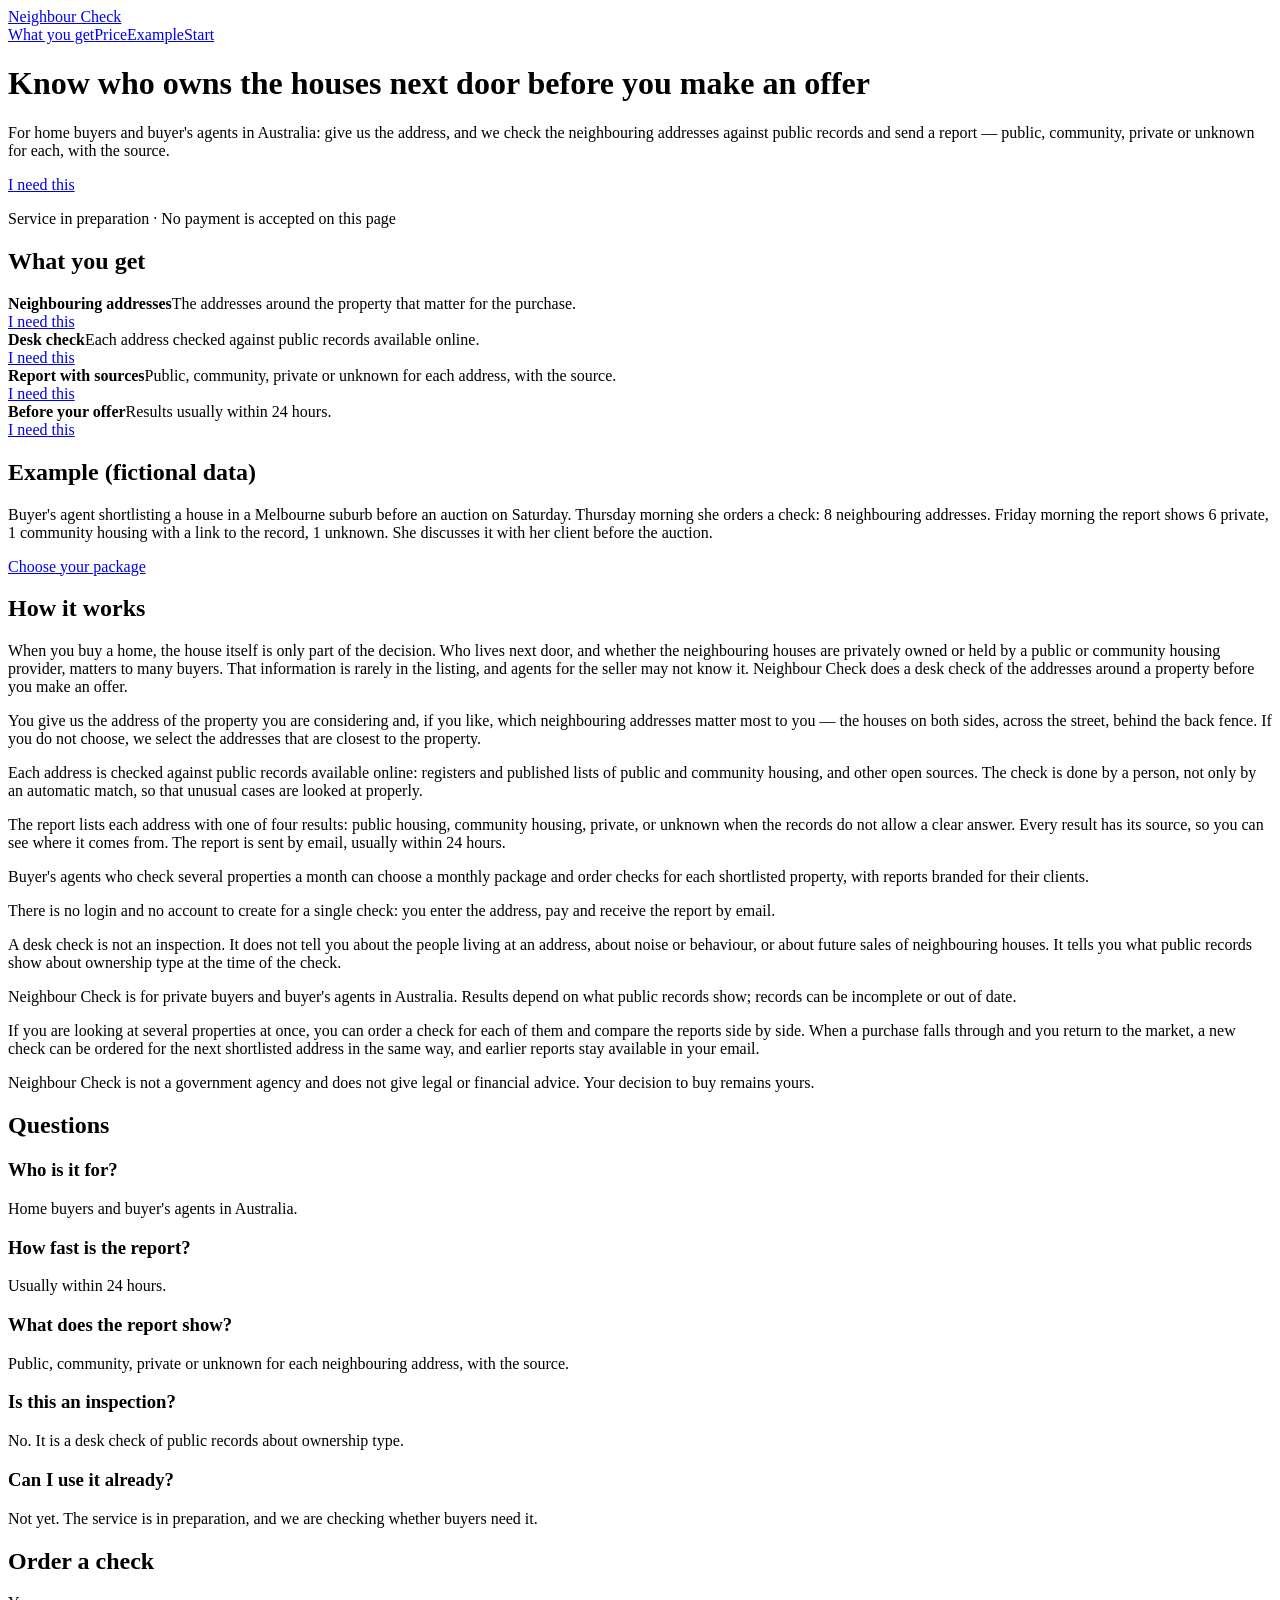
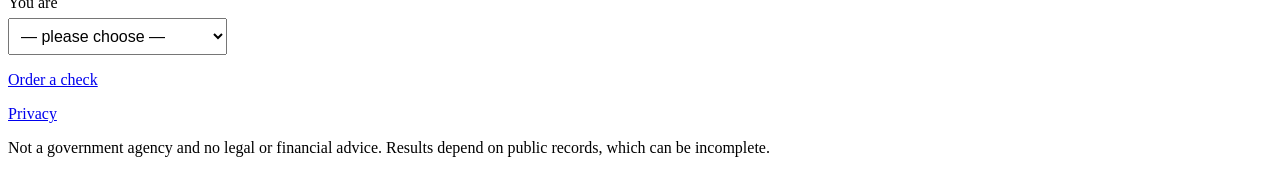
==== index.html @ 1d53e130 "Смок neighbourcheck: комплект автора (СМ-29, правки 22–25.10)" ====
<!doctype html>
<html lang="en-AU">
<head>
<meta charset="utf-8">
<!-- Google Tag Manager -->
<script>(function(w,d,s,l,i){w[l]=w[l]||[];w[l].push({'gtm.start':
new Date().getTime(),event:'gtm.js'});var f=d.getElementsByTagName(s)[0],
j=d.createElement(s),dl=l!='dataLayer'?'&l='+l:'';j.async=true;j.src=
'https://www.googletagmanager.com/gtm.js?id='+i+dl;f.parentNode.insertBefore(j,f);
})(window,document,'script','dataLayer','GTM-PMKB9MPH');</script>
<!-- End Google Tag Manager -->
<meta name="viewport" content="width=device-width,initial-scale=1">
<link rel="canonical" href="https://neighbourcheck.dokuwell.com/">
<title>Check the neighbouring addresses before you buy — Australia</title>
<meta name="description" content="For home buyers and buyer&#x27;s agents in Australia: the addresses next to a property checked against public housing registers, before an offer.">
<link rel="icon" href="favicon.svg">
<link rel="stylesheet" href="style.css">
<script src="smoke.js" defer></script>
<!-- faq-jsonld:start -->
<script type="application/ld+json">
{
 "@context": "https://schema.org",
 "@type": "FAQPage",
 "mainEntity": [
  {
   "@type": "Question",
   "name": "Who is it for?",
   "acceptedAnswer": {
    "@type": "Answer",
    "text": "Home buyers and buyer's agents in Australia."
   }
  },
  {
   "@type": "Question",
   "name": "How fast is the report?",
   "acceptedAnswer": {
    "@type": "Answer",
    "text": "Usually within 24 hours."
   }
  },
  {
   "@type": "Question",
   "name": "What does the report show?",
   "acceptedAnswer": {
    "@type": "Answer",
    "text": "Public, community, private or unknown for each neighbouring address, with the source."
   }
  },
  {
   "@type": "Question",
   "name": "Is this an inspection?",
   "acceptedAnswer": {
    "@type": "Answer",
    "text": "No. It is a desk check of public records about ownership type."
   }
  },
  {
   "@type": "Question",
   "name": "Can I use it already?",
   "acceptedAnswer": {
    "@type": "Answer",
    "text": "Not yet. The service is in preparation, and we are checking whether buyers need it."
   }
  }
 ]
}
</script>
<!-- faq-jsonld:end -->
</head>
<body>
<!-- Google Tag Manager (noscript) -->
<noscript><iframe src="https://www.googletagmanager.com/ns.html?id=GTM-PMKB9MPH"
height="0" width="0" style="display:none;visibility:hidden"></iframe></noscript>
<!-- End Google Tag Manager (noscript) -->

<header><div class="wrap">
  <div class="logo"><a href="index.html" data-ev="click_logo_home">Neighbour Check</a></div>
  <nav class="top"><a href="#what" data-ev="click_nav_what">What you get</a><a href="price.html" data-ev="click_nav_price">Price</a><a href="#example" data-ev="click_nav_example">Example</a><a href="#start" data-ev="click_nav_start">Start</a></nav>
</div></header>

<div class="wrap">
  <div class="hero">
    <h1>Know who owns the houses next door before you make an offer</h1>
    <p class="sub">For home buyers and buyer's agents in Australia: give us the address, and we check the neighbouring addresses against public records and send a report — public, community, private or unknown for each, with the source.</p>
    <a class="cta" href="price.html" data-ev="cta_click">I need this</a>
    <p class="cta-note">Service in preparation · No payment is accepted on this page</p>
  </div>

  <section id="what" data-view="features_view">
    <h2>What you get</h2>
    <div class="grid">
      <div class="card"><b>Neighbouring addresses</b><span>The addresses around the property that matter for the purchase.</span><br><a class="btn" href="price.html" data-ev="feature_addresses">I need this</a></div>
      <div class="card"><b>Desk check</b><span>Each address checked against public records available online.</span><br><a class="btn" href="price.html" data-ev="feature_check">I need this</a></div>
      <div class="card"><b>Report with sources</b><span>Public, community, private or unknown for each address, with the source.</span><br><a class="btn" href="price.html" data-ev="feature_report">I need this</a></div>
      <div class="card"><b>Before your offer</b><span>Results usually within 24 hours.</span><br><a class="btn" href="price.html" data-ev="feature_fast">I need this</a></div>
    </div>
  </section>

  <section id="example" data-view="example_view">
    <h2>Example (fictional data)</h2>
    <p class="fine">Buyer's agent shortlisting a house in a Melbourne suburb before an auction on Saturday. Thursday morning she orders a check: 8 neighbouring addresses. Friday morning the report shows 6 private, 1 community housing with a link to the record, 1 unknown. She discusses it with her client before the auction.</p>
    <a class="cta" href="price.html" data-ev="click_cta_after_example">Choose your package</a>
  </section>
<!-- seo-tekst:start -->
  <section id="opis">
    <h2>How it works</h2>
    <p>When you buy a home, the house itself is only part of the decision. Who lives next door, and whether the neighbouring houses are privately owned or held by a public or community housing provider, matters to many buyers. That information is rarely in the listing, and agents for the seller may not know it. Neighbour Check does a desk check of the addresses around a property before you make an offer.</p>
    <p>You give us the address of the property you are considering and, if you like, which neighbouring addresses matter most to you — the houses on both sides, across the street, behind the back fence. If you do not choose, we select the addresses that are closest to the property.</p>
    <p>Each address is checked against public records available online: registers and published lists of public and community housing, and other open sources. The check is done by a person, not only by an automatic match, so that unusual cases are looked at properly.</p>
    <p>The report lists each address with one of four results: public housing, community housing, private, or unknown when the records do not allow a clear answer. Every result has its source, so you can see where it comes from. The report is sent by email, usually within 24 hours.</p>
    <p>Buyer's agents who check several properties a month can choose a monthly package and order checks for each shortlisted property, with reports branded for their clients.</p>
    <p>There is no login and no account to create for a single check: you enter the address, pay and receive the report by email.</p>
    <p>A desk check is not an inspection. It does not tell you about the people living at an address, about noise or behaviour, or about future sales of neighbouring houses. It tells you what public records show about ownership type at the time of the check.</p>
    <p>Neighbour Check is for private buyers and buyer's agents in Australia. Results depend on what public records show; records can be incomplete or out of date.</p>
    <p>If you are looking at several properties at once, you can order a check for each of them and compare the reports side by side. When a purchase falls through and you return to the market, a new check can be ordered for the next shortlisted address in the same way, and earlier reports stay available in your email.</p>
    <p>Neighbour Check is not a government agency and does not give legal or financial advice. Your decision to buy remains yours.</p>
  </section>
  <section id="faq">
    <h2>Questions</h2>
    <h3>Who is it for?</h3>
    <p>Home buyers and buyer's agents in Australia.</p>
    <h3>How fast is the report?</h3>
    <p>Usually within 24 hours.</p>
    <h3>What does the report show?</h3>
    <p>Public, community, private or unknown for each neighbouring address, with the source.</p>
    <h3>Is this an inspection?</h3>
    <p>No. It is a desk check of public records about ownership type.</p>
    <h3>Can I use it already?</h3>
    <p>Not yet. The service is in preparation, and we are checking whether buyers need it.</p>
  </section>
<!-- seo-tekst:end -->
  <section id="start" data-view="start_view">
    <h2>Order a check</h2>
    <p><label>You are<br><select data-ev-focus="form_start" style="margin-top:6px;padding:8px;font-size:16px"><option value="">— please choose —</option><option>Buying a home for myself</option><option>A buyer's agent</option><option>An investor</option><option>Other</option></select></label></p>
    <a class="cta" href="price.html" data-ev="form_submit_click">Order a check</a>
  </section>
</div>

<footer><div class="wrap">
  <p><a href="privacy.html" data-ev="click_legal_privacy">Privacy</a></p>
  <p class="muted">Not a government agency and no legal or financial advice. Results depend on public records, which can be incomplete.</p>
</div></footer>

</body>
</html>
---- style.css ----
/* Общая база смоков (СМ-23): стиль — один на все смоки, правит «Смоки» в super-romeo/smoki-base. */
@import url("https://super-romeo.github.io/smoki-base/v1/style.css");
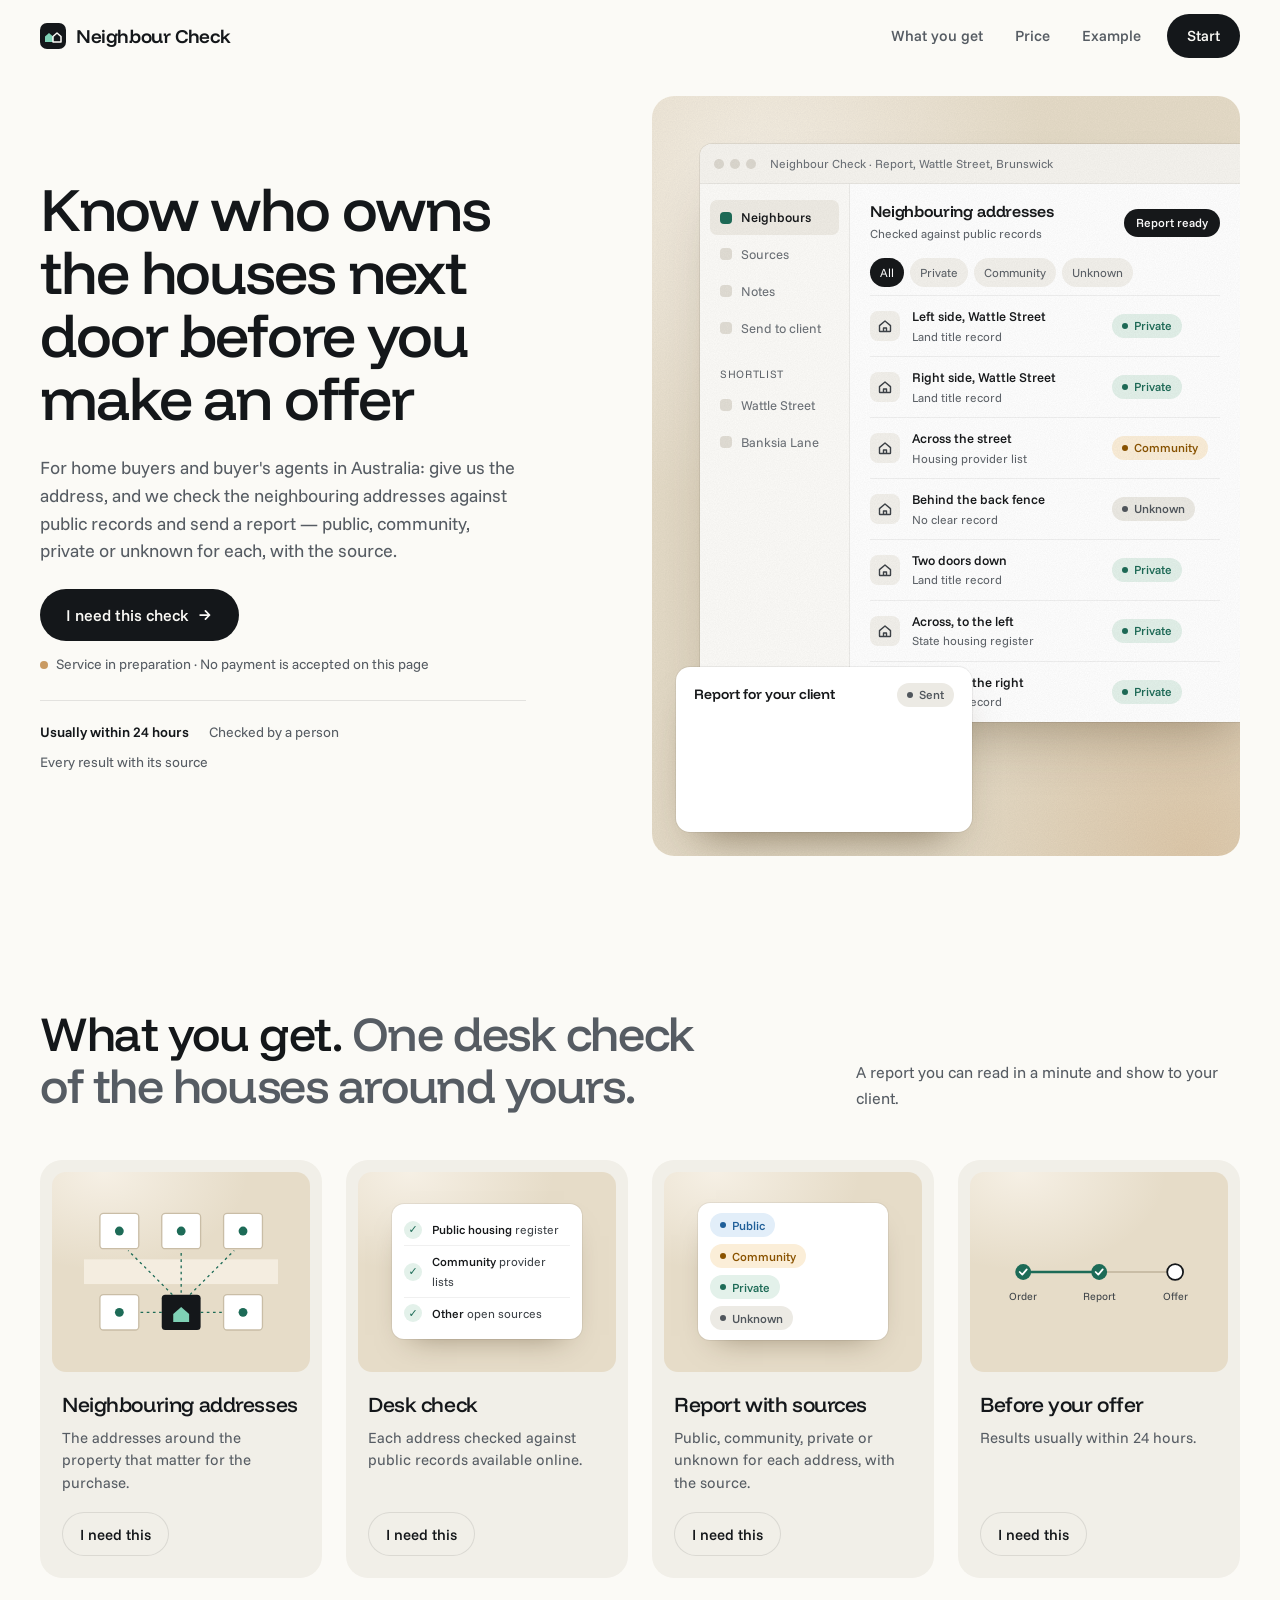
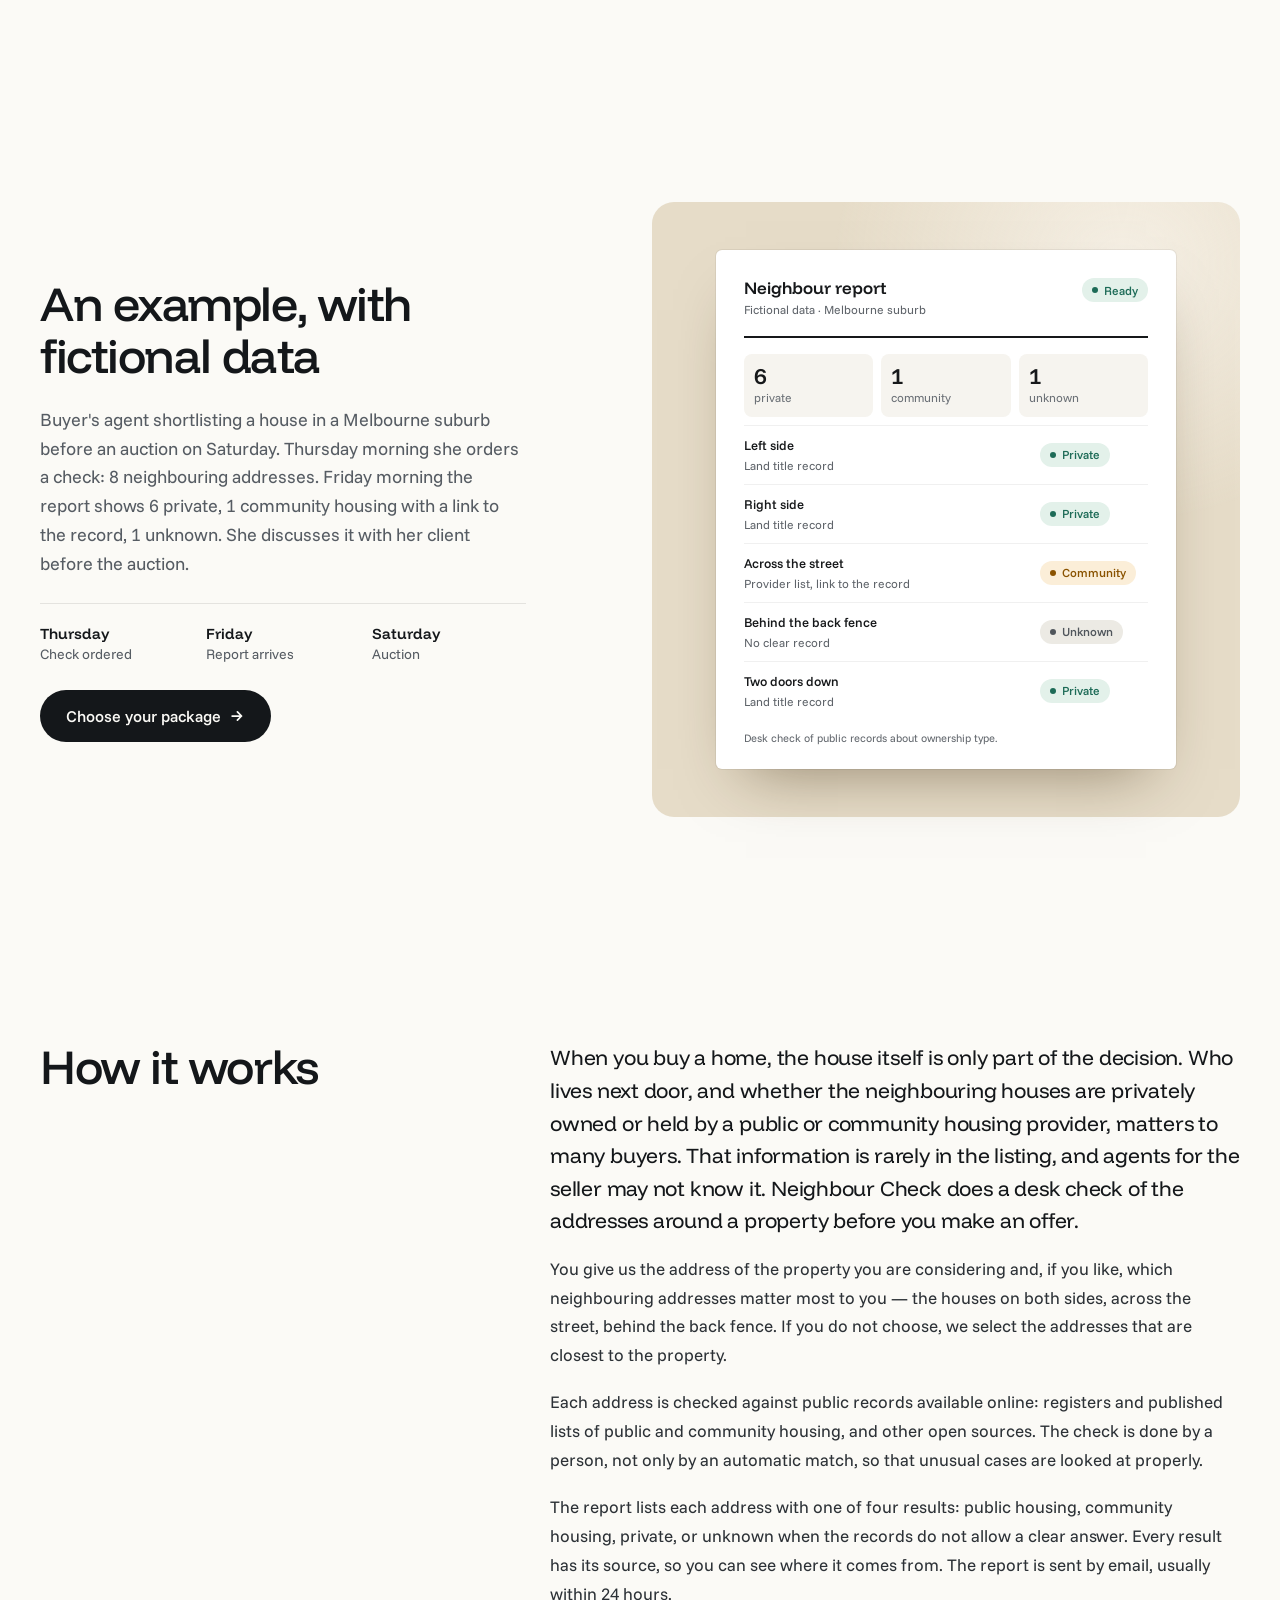
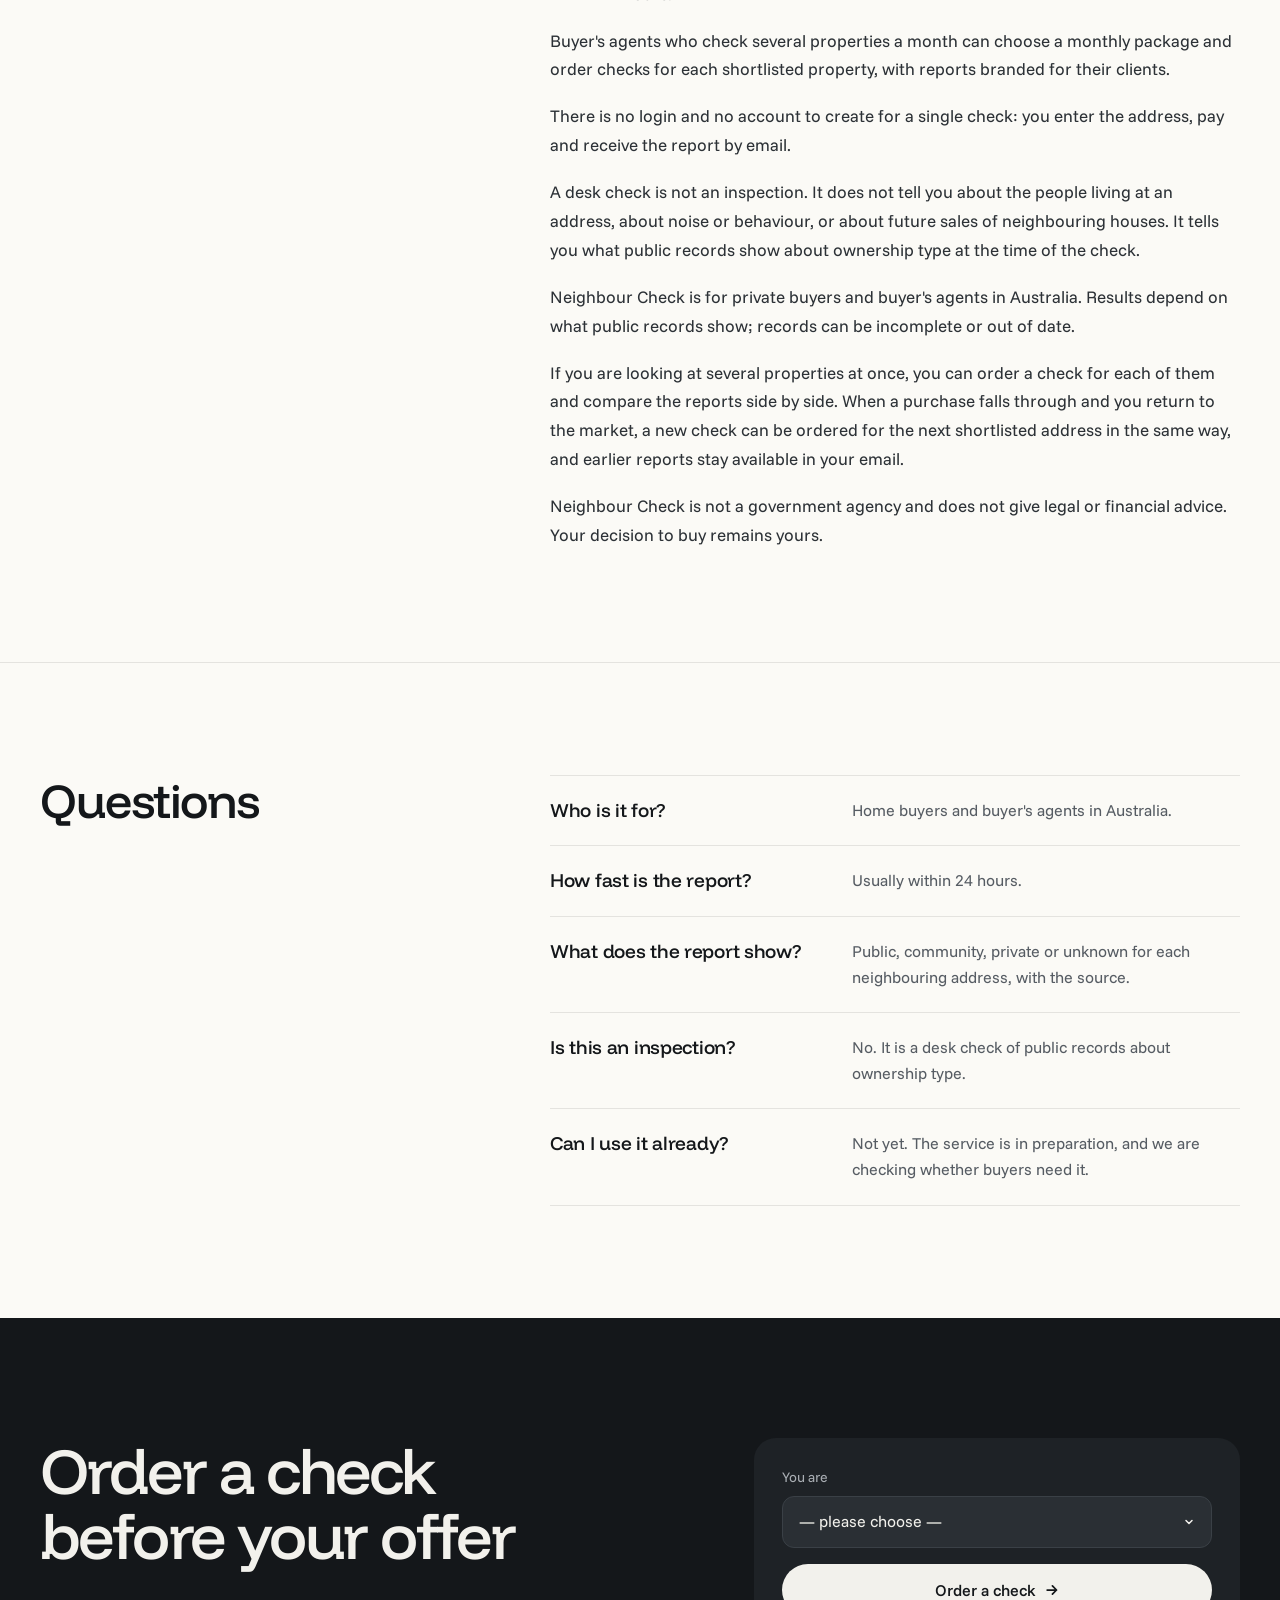
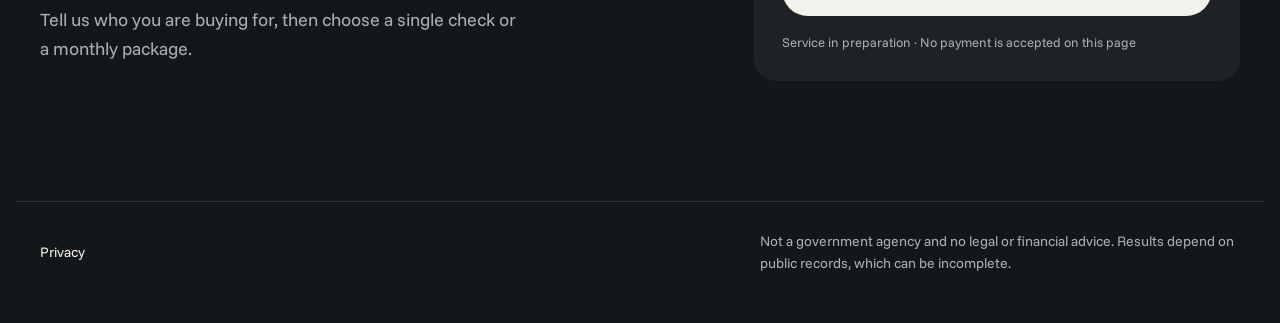
==== commit d9cd5bf3: "Главная: чистый стиль «Taste Skill, первый экран collage» — вариант для выбора Владельцем (09.11.202" ====
--- a/index.html
+++ b/index.html
@@ -15,6 +15,10 @@
 <meta name="description" content="For home buyers and buyer&#x27;s agents in Australia: the addresses next to a property checked against public housing registers, before an offer.">
 <link rel="icon" href="favicon.svg">
 <link rel="stylesheet" href="style.css">
+<link rel="preconnect" href="https://fonts.googleapis.com">
+<link rel="preconnect" href="https://fonts.gstatic.com" crossorigin>
+<link rel="stylesheet" href="https://fonts.googleapis.com/css2?family=Funnel+Display:wght@400..700&family=Funnel+Sans:wght@400..700&display=swap">
+<link rel="stylesheet" href="variant.css">
 <script src="smoke.js" defer></script>
 <!-- faq-jsonld:start -->
 <script type="application/ld+json">
@@ -73,37 +77,151 @@
 height="0" width="0" style="display:none;visibility:hidden"></iframe></noscript>
 <!-- End Google Tag Manager (noscript) -->
 
-<header><div class="wrap">
-  <div class="logo"><a href="index.html" data-ev="click_logo_home">Neighbour Check</a></div>
-  <nav class="top"><a href="#what" data-ev="click_nav_what">What you get</a><a href="price.html" data-ev="click_nav_price">Price</a><a href="#example" data-ev="click_nav_example">Example</a><a href="#start" data-ev="click_nav_start">Start</a></nav>
+<svg width="0" height="0" style="position:absolute" aria-hidden="true" focusable="false">
+  <symbol id="nc-house" viewBox="0 0 16 16"><path d="M2.5 7.6 8 3l5.5 4.6V13a.5.5 0 0 1-.5.5H3a.5.5 0 0 1-.5-.5z" fill="none" stroke="#3d4247" stroke-width="1.4" stroke-linejoin="round"/><path d="M6.5 13.5V10h3v3.5" fill="none" stroke="#3d4247" stroke-width="1.4" stroke-linejoin="round"/></symbol>
+</svg>
+
+<header class="nc-header"><div class="wrap">
+  <div class="logo nc-logo"><a href="index.html" data-ev="click_logo_home"><svg class="nc-mark" viewBox="0 0 26 26" aria-hidden="true"><rect width="26" height="26" rx="7" fill="#14171a"/><path d="M5 13.5 9 10l4 3.5V19H5z" fill="#7fd1b5"/><path d="M13 13.5 17 10l4 3.5V19h-8z" fill="none" stroke="#fbfaf6" stroke-width="1.5" stroke-linejoin="round"/></svg>Neighbour Check</a></div>
+  <nav class="top nc-nav" aria-label="Main"><a href="#what" data-ev="click_nav_what">What you get</a><a href="price.html" data-ev="click_nav_price">Price</a><a href="#example" data-ev="click_nav_example">Example</a><a class="nc-nav__cta" href="#start" data-ev="click_nav_start">Start</a></nav>
 </div></header>
 
-<div class="wrap">
-  <div class="hero">
-    <h1>Know who owns the houses next door before you make an offer</h1>
-    <p class="sub">For home buyers and buyer's agents in Australia: give us the address, and we check the neighbouring addresses against public records and send a report — public, community, private or unknown for each, with the source.</p>
-    <a class="cta" href="price.html" data-ev="cta_click">I need this</a>
-    <p class="cta-note">Service in preparation · No payment is accepted on this page</p>
-  </div>
-
-  <section id="what" data-view="features_view">
-    <h2>What you get</h2>
-    <div class="grid">
-      <div class="card"><b>Neighbouring addresses</b><span>The addresses around the property that matter for the purchase.</span><br><a class="btn" href="price.html" data-ev="feature_addresses">I need this</a></div>
-      <div class="card"><b>Desk check</b><span>Each address checked against public records available online.</span><br><a class="btn" href="price.html" data-ev="feature_check">I need this</a></div>
-      <div class="card"><b>Report with sources</b><span>Public, community, private or unknown for each address, with the source.</span><br><a class="btn" href="price.html" data-ev="feature_report">I need this</a></div>
-      <div class="card"><b>Before your offer</b><span>Results usually within 24 hours.</span><br><a class="btn" href="price.html" data-ev="feature_fast">I need this</a></div>
+<main>
+  <section class="nc-hero" data-enter aria-labelledby="hero-h">
+    <div class="wrap"><div class="grid12">
+      <div class="nc-hero__text">
+        <h1 id="hero-h">Know who owns the houses next door before you make an offer</h1>
+        <p class="nc-lead">For home buyers and buyer's agents in Australia: give us the address, and we check the neighbouring addresses against public records and send a report — public, community, private or unknown for each, with the source.</p>
+        <div class="nc-hero__actions">
+          <a class="nc-btn" href="price.html" data-ev="cta_click">I need this check<svg viewBox="0 0 12 12" aria-hidden="true"><path d="M1 6h8M5.5 2.5 9 6l-3.5 3.5" fill="none" stroke="currentColor" stroke-width="1.5" stroke-linecap="round" stroke-linejoin="round"/></svg></a>
+          <p class="nc-note">Service in preparation · No payment is accepted on this page</p>
+        </div>
+        <p class="nc-proof"><span><b>Usually within 24 hours</b></span><span>Checked by a person</span><span>Every result with its source</span></p>
+      </div>
+
+      <div class="nc-art" role="img" aria-label="A Neighbour Check report: the addresses around a house, each marked private, community or unknown with its source">
+        <div class="nc-win" aria-hidden="true">
+          <div class="nc-win__bar"><span class="nc-win__dots"><i></i><i></i><i></i></span><span>Neighbour Check · Report, Wattle Street, Brunswick</span></div>
+          <div class="nc-win__body">
+            <div class="nc-side">
+              <span class="is-on"><i></i>Neighbours</span><span><i></i>Sources</span><span><i></i>Notes</span><span><i></i>Send to client</span>
+              <span class="nc-side__label">Shortlist</span><span><i></i>Wattle Street</span><span><i></i>Banksia Lane</span>
+            </div>
+            <div class="nc-main">
+              <div class="nc-main__head"><div><div class="nc-main__title">Neighbouring addresses</div><div class="nc-main__sub">Checked against public records</div></div><span class="nc-tag">Report ready</span></div>
+              <div class="nc-tabs"><span class="is-on">All</span><span>Private</span><span>Community</span><span>Unknown</span></div>
+              <div class="nc-row"><span class="nc-house"><svg><use href="#nc-house"/></svg></span><div><b>Left side, Wattle Street</b><small>Land title record</small></div><span class="nc-chip nc-chip--private">Private</span></div>
+              <div class="nc-row"><span class="nc-house"><svg><use href="#nc-house"/></svg></span><div><b>Right side, Wattle Street</b><small>Land title record</small></div><span class="nc-chip nc-chip--private">Private</span></div>
+              <div class="nc-row"><span class="nc-house"><svg><use href="#nc-house"/></svg></span><div><b>Across the street</b><small>Housing provider list</small></div><span class="nc-chip nc-chip--community">Community</span></div>
+              <div class="nc-row"><span class="nc-house"><svg><use href="#nc-house"/></svg></span><div><b>Behind the back fence</b><small>No clear record</small></div><span class="nc-chip nc-chip--unknown">Unknown</span></div>
+              <div class="nc-row"><span class="nc-house"><svg><use href="#nc-house"/></svg></span><div><b>Two doors down</b><small>Land title record</small></div><span class="nc-chip nc-chip--private">Private</span></div>
+              <div class="nc-row"><span class="nc-house"><svg><use href="#nc-house"/></svg></span><div><b>Across, to the left</b><small>State housing register</small></div><span class="nc-chip nc-chip--private">Private</span></div>
+              <div class="nc-row"><span class="nc-house"><svg><use href="#nc-house"/></svg></span><div><b>Across, to the right</b><small>Land title record</small></div><span class="nc-chip nc-chip--private">Private</span></div>
+            </div>
+          </div>
+        </div>
+        <div class="nc-card-float" aria-hidden="true">
+          <div class="nc-card-float__head"><span>Report for your client</span><span class="nc-chip nc-sent">Sent</span></div>
+          <div class="nc-line"><i>✓</i><span><b>Neighbours</b> checked by a person</span></div>
+          <div class="nc-line"><i>✓</i><span>Every result <b>with its source</b></span></div>
+          <div class="nc-line"><i>✓</i><span>Sent by email, <b>before the offer</b></span></div>
+        </div>
+      </div>
+    </div></div>
+  </section>
+
+  <section class="nc-section" id="what" data-view="features_view" aria-labelledby="what-h">
+    <div class="wrap">
+      <div class="nc-head"><h2 id="what-h">What you get. <span class="nc-grey">One desk check of the houses around yours.</span></h2><p>A report you can read in a minute and show to your client.</p></div>
+      <div class="nc-cards">
+        <article class="nc-card">
+          <div class="nc-panel" aria-hidden="true">
+            <svg viewBox="0 0 220 160">
+              <rect x="0" y="66" width="220" height="28" fill="#f4ede0"/>
+              <g fill="#ffffff" stroke="#c9bda6" stroke-width="1.5">
+                <rect x="18" y="14" width="44" height="40" rx="4"/><rect x="88" y="14" width="44" height="40" rx="4"/><rect x="158" y="14" width="44" height="40" rx="4"/>
+                <rect x="18" y="106" width="44" height="40" rx="4"/><rect x="158" y="106" width="44" height="40" rx="4"/>
+              </g>
+              <rect x="88" y="106" width="44" height="40" rx="4" fill="#14171a"/>
+              <path d="M101 128l9-8 9 8v9h-18z" fill="#7fd1b5"/>
+              <g fill="#1d6b57"><circle cx="40" cy="34" r="5"/><circle cx="110" cy="34" r="5"/><circle cx="180" cy="34" r="5"/><circle cx="40" cy="126" r="5"/><circle cx="180" cy="126" r="5"/></g>
+              <g stroke="#1d6b57" stroke-width="1.5" stroke-dasharray="3 4" fill="none"><path d="M110 104V56M88 126H64M132 126h24M100 106 50 56M120 106l50-50"/></g>
+            </svg>
+          </div>
+          <h3>Neighbouring addresses</h3>
+          <p>The addresses around the property that matter for the purchase.</p>
+          <a class="nc-btn nc-btn--quiet" href="price.html" data-ev="feature_addresses">I need this</a>
+        </article>
+        <article class="nc-card">
+          <div class="nc-panel" aria-hidden="true">
+            <div class="nc-mini">
+              <div class="nc-line"><i>✓</i><span><b>Public housing</b> register</span></div>
+              <div class="nc-line"><i>✓</i><span><b>Community</b> provider lists</span></div>
+              <div class="nc-line"><i>✓</i><span><b>Other</b> open sources</span></div>
+            </div>
+          </div>
+          <h3>Desk check</h3>
+          <p>Each address checked against public records available online.</p>
+          <a class="nc-btn nc-btn--quiet" href="price.html" data-ev="feature_check">I need this</a>
+        </article>
+        <article class="nc-card">
+          <div class="nc-panel" aria-hidden="true">
+            <div class="nc-mini"><div class="nc-legend">
+              <span class="nc-chip nc-chip--public">Public</span>
+              <span class="nc-chip nc-chip--community">Community</span>
+              <span class="nc-chip nc-chip--private">Private</span>
+              <span class="nc-chip nc-chip--unknown">Unknown</span>
+            </div></div>
+          </div>
+          <h3>Report with sources</h3>
+          <p>Public, community, private or unknown for each address, with the source.</p>
+          <a class="nc-btn nc-btn--quiet" href="price.html" data-ev="feature_report">I need this</a>
+        </article>
+        <article class="nc-card">
+          <div class="nc-panel" aria-hidden="true">
+            <svg viewBox="0 0 220 120">
+              <path d="M24 60h172" stroke="#c9bda6" stroke-width="2"/>
+              <path d="M24 60h86" stroke="#1d6b57" stroke-width="3" stroke-linecap="round"/>
+              <circle cx="24" cy="60" r="9" fill="#1d6b57"/><circle cx="110" cy="60" r="9" fill="#1d6b57"/><circle cx="196" cy="60" r="9" fill="#ffffff" stroke="#14171a" stroke-width="2"/>
+              <path d="M20 60l3 3 5-6M106 60l3 3 5-6" stroke="#fff" stroke-width="2" fill="none" stroke-linecap="round" stroke-linejoin="round"/>
+              <g font-family="Funnel Sans, system-ui, sans-serif" font-size="12" fill="#3d4247" text-anchor="middle"><text x="24" y="92">Order</text><text x="110" y="92">Report</text><text x="196" y="92">Offer</text></g>
+            </svg>
+          </div>
+          <h3>Before your offer</h3>
+          <p>Results usually within 24 hours.</p>
+          <a class="nc-btn nc-btn--quiet" href="price.html" data-ev="feature_fast">I need this</a>
+        </article>
+      </div>
     </div>
   </section>
 
-  <section id="example" data-view="example_view">
-    <h2>Example (fictional data)</h2>
-    <p class="fine">Buyer's agent shortlisting a house in a Melbourne suburb before an auction on Saturday. Thursday morning she orders a check: 8 neighbouring addresses. Friday morning the report shows 6 private, 1 community housing with a link to the record, 1 unknown. She discusses it with her client before the auction.</p>
-    <a class="cta" href="price.html" data-ev="click_cta_after_example">Choose your package</a>
+  <section class="nc-section nc-example" id="example" data-view="example_view" aria-labelledby="example-h">
+    <div class="wrap"><div class="grid12">
+      <div class="nc-ex-text">
+        <h2 id="example-h">An example, with fictional data</h2>
+        <p class="nc-fine">Buyer's agent shortlisting a house in a Melbourne suburb before an auction on Saturday. Thursday morning she orders a check: 8 neighbouring addresses. Friday morning the report shows 6 private, 1 community housing with a link to the record, 1 unknown. She discusses it with her client before the auction.</p>
+        <div class="nc-timeline"><span><b>Thursday</b>Check ordered</span><span><b>Friday</b>Report arrives</span><span><b>Saturday</b>Auction</span></div>
+        <a class="nc-btn" href="price.html" data-ev="click_cta_after_example">Choose your package<svg viewBox="0 0 12 12" aria-hidden="true"><path d="M1 6h8M5.5 2.5 9 6l-3.5 3.5" fill="none" stroke="currentColor" stroke-width="1.5" stroke-linecap="round" stroke-linejoin="round"/></svg></a>
+      </div>
+      <div class="nc-doc-frame" role="img" aria-label="The fictional report: eight neighbouring addresses, six private, one community housing, one unknown">
+        <div class="nc-doc" aria-hidden="true">
+          <div class="nc-doc__top"><div><b>Neighbour report</b><small>Fictional data · Melbourne suburb</small></div><span class="nc-chip nc-chip--private">Ready</span></div>
+          <div class="nc-doc__sum"><span><b>6</b>private</span><span><b>1</b>community</span><span><b>1</b>unknown</span></div>
+          <div class="nc-row"><div><b>Left side</b><small>Land title record</small></div><span class="nc-chip nc-chip--private">Private</span></div>
+          <div class="nc-row"><div><b>Right side</b><small>Land title record</small></div><span class="nc-chip nc-chip--private">Private</span></div>
+          <div class="nc-row"><div><b>Across the street</b><small>Provider list, link to the record</small></div><span class="nc-chip nc-chip--community">Community</span></div>
+          <div class="nc-row"><div><b>Behind the back fence</b><small>No clear record</small></div><span class="nc-chip nc-chip--unknown">Unknown</span></div>
+          <div class="nc-row"><div><b>Two doors down</b><small>Land title record</small></div><span class="nc-chip nc-chip--private">Private</span></div>
+          <p class="nc-doc__foot">Desk check of public records about ownership type.</p>
+        </div>
+      </div>
+    </div></div>
   </section>
 <!-- seo-tekst:start -->
-  <section id="opis">
-    <h2>How it works</h2>
+  <section class="nc-section nc-read" id="opis" aria-labelledby="opis-h">
+    <div class="wrap"><div class="grid12">
+      <div class="nc-read__head"><h2 id="opis-h">How it works</h2></div>
+      <div class="nc-read__body">
     <p>When you buy a home, the house itself is only part of the decision. Who lives next door, and whether the neighbouring houses are privately owned or held by a public or community housing provider, matters to many buyers. That information is rarely in the listing, and agents for the seller may not know it. Neighbour Check does a desk check of the addresses around a property before you make an offer.</p>
     <p>You give us the address of the property you are considering and, if you like, which neighbouring addresses matter most to you — the houses on both sides, across the street, behind the back fence. If you do not choose, we select the addresses that are closest to the property.</p>
     <p>Each address is checked against public records available online: registers and published lists of public and community housing, and other open sources. The check is done by a person, not only by an automatic match, so that unusual cases are looked at properly.</p>
@@ -114,29 +232,41 @@
     <p>Neighbour Check is for private buyers and buyer's agents in Australia. Results depend on what public records show; records can be incomplete or out of date.</p>
     <p>If you are looking at several properties at once, you can order a check for each of them and compare the reports side by side. When a purchase falls through and you return to the market, a new check can be ordered for the next shortlisted address in the same way, and earlier reports stay available in your email.</p>
     <p>Neighbour Check is not a government agency and does not give legal or financial advice. Your decision to buy remains yours.</p>
-  </section>
-  <section id="faq">
-    <h2>Questions</h2>
-    <h3>Who is it for?</h3>
-    <p>Home buyers and buyer's agents in Australia.</p>
-    <h3>How fast is the report?</h3>
-    <p>Usually within 24 hours.</p>
-    <h3>What does the report show?</h3>
-    <p>Public, community, private or unknown for each neighbouring address, with the source.</p>
-    <h3>Is this an inspection?</h3>
-    <p>No. It is a desk check of public records about ownership type.</p>
-    <h3>Can I use it already?</h3>
-    <p>Not yet. The service is in preparation, and we are checking whether buyers need it.</p>
+      </div>
+    </div></div>
+  </section>
+  <section class="nc-section nc-read nc-faq" id="faq" aria-labelledby="faq-h">
+    <div class="wrap"><div class="grid12">
+      <div class="nc-read__head"><h2 id="faq-h">Questions</h2></div>
+      <div class="nc-read__body">
+        <div class="nc-qa"><h3>Who is it for?</h3>
+    <p>Home buyers and buyer's agents in Australia.</p></div>
+        <div class="nc-qa"><h3>How fast is the report?</h3>
+    <p>Usually within 24 hours.</p></div>
+        <div class="nc-qa"><h3>What does the report show?</h3>
+    <p>Public, community, private or unknown for each neighbouring address, with the source.</p></div>
+        <div class="nc-qa"><h3>Is this an inspection?</h3>
+    <p>No. It is a desk check of public records about ownership type.</p></div>
+        <div class="nc-qa"><h3>Can I use it already?</h3>
+    <p>Not yet. The service is in preparation, and we are checking whether buyers need it.</p></div>
+      </div>
+    </div></div>
   </section>
 <!-- seo-tekst:end -->
-  <section id="start" data-view="start_view">
-    <h2>Order a check</h2>
-    <p><label>You are<br><select data-ev-focus="form_start" style="margin-top:6px;padding:8px;font-size:16px"><option value="">— please choose —</option><option>Buying a home for myself</option><option>A buyer's agent</option><option>An investor</option><option>Other</option></select></label></p>
-    <a class="cta" href="price.html" data-ev="form_submit_click">Order a check</a>
-  </section>
-</div>
-
-<footer><div class="wrap">
+  <section class="nc-start" id="start" data-view="start_view" aria-labelledby="start-h">
+    <div class="wrap"><div class="grid12">
+      <h2 id="start-h">Order a check before your offer</h2>
+      <p class="nc-start__lead">Tell us who you are buying for, then choose a single check or a monthly package.</p>
+      <div class="nc-start__form">
+        <label>You are<select data-ev-focus="form_start"><option value="">— please choose —</option><option>Buying a home for myself</option><option>A buyer's agent</option><option>An investor</option><option>Other</option></select></label>
+        <a class="nc-btn nc-btn--light" href="price.html" data-ev="form_submit_click">Order a check<svg viewBox="0 0 12 12" aria-hidden="true"><path d="M1 6h8M5.5 2.5 9 6l-3.5 3.5" fill="none" stroke="currentColor" stroke-width="1.5" stroke-linecap="round" stroke-linejoin="round"/></svg></a>
+        <p class="nc-start__note">Service in preparation · No payment is accepted on this page</p>
+      </div>
+    </div></div>
+  </section>
+</main>
+
+<footer class="nc-footer"><div class="wrap">
   <p><a href="privacy.html" data-ev="click_legal_privacy">Privacy</a></p>
   <p class="muted">Not a government agency and no legal or financial advice. Results depend on public records, which can be incomplete.</p>
 </div></footer>
--- a/variant.css
+++ b/variant.css
@@ -0,0 +1,313 @@
+/* Neighbour Check — Taste Skill (current), hero: collage.
+   Kind: service sold online (desk-checked report). Palette: warm paper ground, ink, eucalyptus accent,
+   a sand lit frame — reads as Australian property paperwork, not a dashboard. Pairing: Funnel Display / Funnel Sans.
+   Self-sufficient: works with or without the shared base stylesheet. */
+
+:root {
+  --bg: #fbfaf6; --surface: #f1efe8; --ink: #14171a; --muted: #565c63; --line: rgb(20 23 26 / .1);
+  --accent: #1d6b57; --accent-ink: #ffffff; --action: #14171a; --action-ink: #fbfaf6;
+  --inv-bg: #14171a; --inv-surface: #1e2226; --inv-ink: #f2f1ec; --inv-muted: #a9aeb3; --inv-accent: #7fd1b5;
+  --ground-bg: #e6dcc8; --ground-surface: #f4ede0; --ground-accent: #c99a62;
+  --c-private: #1d6b57; --c-private-bg: #e3f1ea;
+  --c-community: #8a5300; --c-community-bg: #fbeed8;
+  --c-public: #1f5f99; --c-public-bg: #e2eef9;
+  --c-unknown: #50565c; --c-unknown-bg: #eceae4;
+  --font-display: "Funnel Display", system-ui, -apple-system, "Segoe UI", sans-serif;
+  --font-text: "Funnel Sans", system-ui, -apple-system, "Segoe UI", sans-serif;
+  --r-sm: 8px; --r-md: 14px; --r-lg: 22px;
+  --ease: cubic-bezier(.2, .7, .2, 1);
+  --gut: 24px; --wrap: 1200px; --gap: 24px;
+  --header-h: 72px;
+}
+
+*, *::before, *::after { box-sizing: border-box; }
+html { -webkit-text-size-adjust: 100%; scroll-behavior: smooth; scroll-padding-top: 16px; }
+body {
+  margin: 0; background: var(--bg); color: var(--ink);
+  font: 400 17px/1.6 var(--font-text); font-feature-settings: "ss01";
+  -webkit-font-smoothing: antialiased; overflow-x: hidden;
+}
+h1, h2, h3 { font-family: var(--font-display); font-weight: 500; color: var(--ink); margin: 0; letter-spacing: -0.03em; text-wrap: balance; }
+p { margin: 0; }
+a { color: inherit; }
+.wrap { width: 100%; max-width: calc(var(--wrap) + 2 * var(--gut)); margin: 0 auto; padding: 0 var(--gut); }
+.grid12 { display: grid; grid-template-columns: repeat(12, minmax(0, 1fr)); column-gap: var(--gap); }
+
+/* ---------- header ---------- */
+.nc-header { position: relative; z-index: 5; background: var(--bg); border: 0; padding: 0; margin: 0; }
+.nc-header .wrap { display: flex; align-items: center; justify-content: space-between; min-height: var(--header-h); gap: 16px; }
+.nc-logo { font: 600 19px/1 var(--font-display); letter-spacing: -0.02em; }
+.nc-logo a { display: inline-flex; align-items: center; gap: 10px; min-height: 44px; text-decoration: none; color: var(--ink); }
+.nc-mark { width: 26px; height: 26px; flex: none; }
+.nc-nav { display: flex; align-items: center; gap: 4px; margin: 0; padding: 0; }
+.nc-nav a {
+  position: relative; display: inline-flex; align-items: center; min-height: 44px; padding: 0 14px;
+  font-size: 15px; font-weight: 500; color: var(--muted); text-decoration: none; border-radius: 999px;
+  transition: color .2s var(--ease), background-color .2s var(--ease);
+}
+.nc-nav a:hover { color: var(--ink); background: var(--surface); }
+.nc-nav a.nc-nav__cta { color: var(--action-ink); background: var(--action); margin-left: 8px; padding: 0 20px; }
+.nc-nav a.nc-nav__cta:hover { background: #2a2f34; color: var(--action-ink); }
+
+/* ---------- buttons ---------- */
+.nc-btn {
+  display: inline-flex; align-items: center; justify-content: center; gap: 10px; min-height: 52px; padding: 0 26px;
+  border-radius: 999px; border: 0; font: 500 16px/1 var(--font-text); text-decoration: none; cursor: pointer;
+  background: var(--action); color: var(--action-ink);
+  transition: transform .18s var(--ease), background-color .2s var(--ease), box-shadow .2s var(--ease);
+}
+.nc-btn:hover { transform: translateY(-1px); background: #2a2f34; box-shadow: 0 10px 24px -14px rgb(20 23 26 / .6); }
+.nc-btn:active { transform: translateY(1px) scale(.98); box-shadow: none; }
+.nc-btn svg { width: 14px; height: 14px; transition: transform .2s var(--ease); }
+.nc-btn:hover svg { transform: translateX(3px); }
+.nc-btn--quiet { background: transparent; color: var(--ink); box-shadow: inset 0 0 0 1px var(--line); min-height: 44px; padding: 0 18px; font-size: 15px; }
+.nc-btn--quiet:hover { background: var(--ink); color: var(--bg); box-shadow: none; }
+.nc-btn--light { background: var(--inv-ink); color: var(--inv-bg); }
+.nc-btn--light:hover { background: #ffffff; }
+:focus-visible { outline: 2px solid var(--accent); outline-offset: 3px; border-radius: 6px; }
+
+/* ---------- hero: collage ---------- */
+.nc-hero { padding: 24px 0 40px; }
+.nc-hero .grid12 { min-height: clamp(560px, calc(100svh - var(--header-h) - 64px), 760px); }
+.nc-hero__text { grid-column: 1 / span 5; align-self: center; display: flex; flex-direction: column; gap: 24px; padding: 24px 0; }
+.nc-hero h1 { font-size: clamp(40px, 2.3vw + 31px, 62px); line-height: 1.04; letter-spacing: -0.035em; }
+.nc-lead { font-size: 18px; line-height: 1.55; color: var(--muted); max-width: 34em; }
+.nc-hero__actions { display: flex; flex-wrap: wrap; align-items: center; gap: 12px 20px; }
+.nc-note { font-size: 14px; color: var(--muted); display: flex; align-items: center; gap: 8px; }
+.nc-note::before { content: ""; width: 8px; height: 8px; border-radius: 50%; background: var(--ground-accent); flex: none; }
+.nc-proof { display: flex; flex-wrap: wrap; gap: 8px 20px; padding-top: 20px; border-top: 1px solid var(--line); font-size: 14px; color: var(--muted); }
+.nc-proof b { color: var(--ink); font-weight: 600; }
+
+.nc-art {
+  grid-column: 7 / span 6; position: relative; overflow: hidden; border-radius: var(--r-lg); min-height: 520px;
+  background:
+    radial-gradient(70% 60% at 18% 12%, color-mix(in oklab, var(--ground-surface) 85%, white), transparent 70%),
+    radial-gradient(60% 55% at 92% 100%, color-mix(in oklab, var(--ground-bg) 70%, var(--ground-accent)), transparent 70%),
+    var(--ground-bg);
+  --cut: 28px; --cut-room: calc(var(--cut) + 20px);
+}
+.nc-art::after {
+  content: ""; position: absolute; inset: 0; pointer-events: none; opacity: .2; mix-blend-mode: multiply;
+  background-image: url("data:image/svg+xml,%3Csvg xmlns='http://www.w3.org/2000/svg' width='160' height='160'%3E%3Cfilter id='n'%3E%3CfeTurbulence type='fractalNoise' baseFrequency='.9' numOctaves='2' stitchTiles='stitch'/%3E%3CfeColorMatrix values='0 0 0 0 .3 0 0 0 0 .3 0 0 0 0 .3 0 0 0 .55 0'/%3E%3C/filter%3E%3Crect width='100%25' height='100%25' filter='url(%23n)'/%3E%3C/svg%3E");
+}
+
+/* the drawn product window, cut by the frame's right and bottom edges */
+.nc-win {
+  position: absolute; left: 48px; top: 48px; width: calc(100% - 48px + var(--cut));
+  background: #ffffff; border-radius: 12px 0 0 0; overflow: hidden; font-size: 13px; color: #3d4247;
+  box-shadow: 0 0 0 1px rgb(0 0 0 / .07), 0 30px 60px -30px rgb(60 40 10 / .45);
+}
+.nc-win__bar { display: flex; align-items: center; gap: 14px; min-height: 38px; padding: 10px 14px; background: #f6f4ef; border-bottom: 1px solid rgb(0 0 0 / .06); font-size: 12px; color: #6b7076; white-space: nowrap; }
+.nc-win__dots { display: inline-flex; gap: 6px; }
+.nc-win__dots i { width: 10px; height: 10px; border-radius: 50%; background: #dcd8cf; }
+.nc-win__body { display: grid; grid-template-columns: 150px minmax(0, 1fr); }
+.nc-side { padding: 16px 10px; border-right: 1px solid rgb(0 0 0 / .06); display: flex; flex-direction: column; gap: 2px; background: #fcfbf8; }
+.nc-side span { display: flex; align-items: center; gap: 9px; padding: 7px 10px; border-radius: 7px; color: #6b7076; white-space: nowrap; }
+.nc-side span i { width: 12px; height: 12px; border-radius: 4px; background: #e2ded5; flex: none; }
+.nc-side span.is-on { background: #efece5; color: #16181a; font-weight: 500; }
+.nc-side span.is-on i { background: var(--accent); }
+.nc-side .nc-side__label { margin-top: 12px; font-size: 11px; text-transform: uppercase; letter-spacing: .06em; color: #62676d; padding-bottom: 2px; }
+.nc-main { padding: 18px 0 0 20px; padding-right: var(--cut-room); }
+.nc-main__head { display: flex; align-items: center; justify-content: space-between; gap: 12px; }
+.nc-main__title { font: 600 16px/1.2 var(--font-display); color: #16181a; letter-spacing: -0.01em; }
+.nc-main__sub { font-size: 12px; color: #5f646a; margin-top: 3px; }
+.nc-tag { display: inline-flex; align-items: center; height: 28px; padding: 0 12px; border-radius: 999px; background: #16181a; color: #fff; font-size: 12px; font-weight: 500; white-space: nowrap; }
+.nc-tabs { display: flex; gap: 6px; margin: 14px 0 8px; flex-wrap: wrap; }
+.nc-tabs span { padding: 5px 10px; border-radius: 999px; background: #f3f1ec; font-size: 12px; color: #5b6066; }
+.nc-tabs span.is-on { background: #16181a; color: #fff; }
+.nc-row { display: grid; grid-template-columns: 30px minmax(0, 1fr) 108px; align-items: center; gap: 12px; padding: 10px 0; border-top: 1px solid rgb(0 0 0 / .06); }
+.nc-row b { display: block; font-weight: 500; color: #16181a; white-space: nowrap; overflow: hidden; text-overflow: ellipsis; }
+.nc-row small { display: block; font-size: 12px; color: #5f646a; white-space: nowrap; overflow: hidden; text-overflow: ellipsis; }
+.nc-house { width: 30px; height: 30px; border-radius: 8px; display: grid; place-items: center; background: #f3f1ec; }
+.nc-house svg { width: 16px; height: 16px; }
+.nc-chip { justify-self: start; display: inline-flex; align-items: center; gap: 6px; height: 24px; padding: 0 10px; border-radius: 999px; font-size: 12px; font-weight: 500; white-space: nowrap; }
+.nc-chip::before { content: ""; width: 6px; height: 6px; border-radius: 50%; background: currentColor; }
+.nc-chip--private { color: var(--c-private); background: var(--c-private-bg); }
+.nc-chip--community { color: var(--c-community); background: var(--c-community-bg); }
+.nc-chip--public { color: var(--c-public); background: var(--c-public-bg); }
+.nc-chip--unknown { color: var(--c-unknown); background: var(--c-unknown-bg); }
+
+/* the result card that loops */
+.nc-card-float {
+  position: absolute; left: 24px; bottom: 24px; width: 296px; z-index: 2; padding: 16px 18px 12px;
+  background: #ffffff; border-radius: var(--r-md); color: #3d4247; font-size: 13px;
+  box-shadow: 0 0 0 1px rgb(0 0 0 / .06), 0 24px 44px -22px rgb(60 40 10 / .55);
+}
+.nc-card-float__head { display: flex; align-items: center; justify-content: space-between; margin-bottom: 6px; }
+.nc-card-float__head span:first-child { font: 600 14px/1.2 var(--font-display); color: #16181a; }
+.nc-line { display: flex; align-items: center; gap: 10px; padding: 7px 0; border-top: 1px solid rgb(0 0 0 / .06); }
+.nc-line:first-of-type { border-top: 0; }
+.nc-line i { width: 18px; height: 18px; border-radius: 50%; flex: none; display: grid; place-items: center; background: var(--c-private-bg); color: var(--c-private); font-style: normal; font-size: 11px; font-weight: 700; }
+.nc-line b { font-weight: 500; color: #16181a; }
+
+/* loop: three lines check in, the chip turns to Sent, rest, repeat (3.6 s) */
+@media (prefers-reduced-motion: no-preference) {
+  .nc-card-float .nc-line { animation: nc-step 3.6s var(--ease) infinite both; }
+  .nc-card-float .nc-line:nth-of-type(2) { animation-delay: .25s; }
+  .nc-card-float .nc-line:nth-of-type(3) { animation-delay: .5s; }
+  .nc-card-float .nc-sent { animation: nc-sent 3.6s var(--ease) infinite both; }
+}
+@keyframes nc-step { 0%, 6% { opacity: 0; transform: translateY(6px); } 16%, 88% { opacity: 1; transform: none; } 100% { opacity: 0; } }
+@keyframes nc-sent { 0%, 30% { background: #eceae4; color: #50565c; } 38%, 88% { background: var(--c-private-bg); color: var(--c-private); } 100% { background: #eceae4; color: #50565c; } }
+
+/* hero entrance, once on load */
+@media (prefers-reduced-motion: no-preference) {
+  [data-enter] .nc-hero__text > * { animation: nc-rise .8s var(--ease) both; }
+  [data-enter] .nc-hero__text > :nth-child(2) { animation-delay: .08s; }
+  [data-enter] .nc-hero__text > :nth-child(3) { animation-delay: .16s; }
+  [data-enter] .nc-hero__text > :nth-child(4) { animation-delay: .24s; }
+  [data-enter] .nc-art { animation: nc-frame 1s var(--ease) .1s both; }
+  [data-enter] .nc-win { animation: nc-rise 1s var(--ease) .3s both; }
+  [data-enter] .nc-card-float { animation: nc-rise .9s var(--ease) .55s both; }
+}
+@keyframes nc-rise { from { opacity: 0; transform: translateY(18px); } to { opacity: 1; transform: none; } }
+@keyframes nc-frame { from { opacity: 0; transform: scale(.985); } to { opacity: 1; transform: none; } }
+
+/* ---------- sections ---------- */
+.nc-section { padding: 112px 0; border: 0; margin: 0; }
+.nc-head { grid-column: 1 / -1; display: grid; grid-template-columns: repeat(12, minmax(0, 1fr)); column-gap: var(--gap); align-items: end; margin-bottom: 48px; }
+.nc-head h2 { grid-column: 1 / span 7; font-size: clamp(32px, 1.9vw + 24px, 48px); line-height: 1.08; }
+.nc-head h2 .nc-grey { color: var(--muted); }
+.nc-head p { grid-column: 9 / span 4; color: var(--muted); font-size: 16px; }
+
+/* what you get: four cards, each with an inset drawn panel */
+.nc-cards { display: grid; grid-template-columns: repeat(4, minmax(0, 1fr)); gap: var(--gap); }
+.nc-card {
+  display: flex; flex-direction: column; gap: 10px; padding: 12px 12px 22px; background: var(--surface); border-radius: var(--r-lg);
+  transition: transform .25s var(--ease), box-shadow .25s var(--ease);
+}
+.nc-card:hover { transform: translateY(-2px); box-shadow: 0 18px 36px -24px rgb(20 23 26 / .45); }
+.nc-card h3 { font-size: 21px; line-height: 1.2; padding: 10px 10px 0; letter-spacing: -0.02em; }
+.nc-card p { padding: 0 10px; color: var(--muted); font-size: 15px; line-height: 1.5; flex: 1; }
+.nc-card .nc-btn { align-self: flex-start; margin: 8px 10px 0; }
+.nc-panel {
+  height: 200px; padding: 16px; border-radius: calc(var(--r-lg) - 8px); position: relative; overflow: hidden; display: grid; place-items: center;
+  background: radial-gradient(80% 70% at 20% 0%, color-mix(in oklab, var(--ground-surface) 85%, white), transparent 70%), var(--ground-bg);
+}
+.nc-panel svg { width: 86%; height: auto; max-height: 172px; }
+.nc-mini { width: 84%; background: #fff; border-radius: 12px; padding: 10px 12px; font-size: 12px; color: #3d4247; box-shadow: 0 0 0 1px rgb(0 0 0 / .06), 0 14px 30px -18px rgb(60 40 10 / .5); }
+.nc-mini .nc-line { padding: 6px 0; }
+.nc-mini .nc-legend { display: grid; gap: 7px; }
+
+/* example: text left, drawn report right */
+.nc-example .nc-ex-text { grid-column: 1 / span 5; display: flex; flex-direction: column; gap: 24px; align-self: center; }
+.nc-example .nc-ex-text h2 { font-size: clamp(32px, 1.9vw + 24px, 48px); line-height: 1.08; }
+.nc-example .nc-ex-text .nc-fine { color: var(--muted); font-size: 18px; line-height: 1.6; }
+.nc-example .nc-ex-text .nc-btn { align-self: flex-start; }
+.nc-timeline { display: grid; grid-template-columns: repeat(3, minmax(0, 1fr)); gap: 12px; padding-top: 20px; border-top: 1px solid var(--line); font-size: 14px; color: var(--muted); }
+.nc-timeline b { display: block; color: var(--ink); font: 600 15px/1.3 var(--font-display); }
+.nc-doc-frame {
+  grid-column: 7 / span 6; border-radius: var(--r-lg); padding: 48px; display: grid; place-items: center;
+  background: radial-gradient(70% 60% at 80% 10%, color-mix(in oklab, var(--ground-surface) 85%, white), transparent 70%), var(--ground-bg);
+}
+.nc-doc {
+  width: 100%; max-width: 460px; background: #fff; border-radius: 6px; padding: 28px 28px 22px; font-size: 13px; color: #3d4247;
+  box-shadow: 0 0 0 1px rgb(0 0 0 / .06), 0 30px 60px -30px rgb(60 40 10 / .5);
+  transition: transform .3s var(--ease);
+}
+.nc-doc-frame:hover .nc-doc { transform: translateY(-2px); }
+.nc-doc__top { display: flex; justify-content: space-between; align-items: flex-start; gap: 12px; padding-bottom: 16px; border-bottom: 2px solid #16181a; }
+.nc-doc__top b { font: 600 17px/1.2 var(--font-display); color: #16181a; display: block; }
+.nc-doc__top small { color: #5f646a; font-size: 12px; }
+.nc-doc__sum { display: grid; grid-template-columns: repeat(3, minmax(0, 1fr)); gap: 8px; margin: 16px 0 8px; }
+.nc-doc__sum span { background: #f6f4ef; border-radius: 8px; padding: 10px; font-size: 12px; color: #6b7076; }
+.nc-doc__sum span b { display: block; font: 600 22px/1.1 var(--font-display); color: #16181a; }
+.nc-doc .nc-row { grid-template-columns: minmax(0, 1fr) 108px; padding: 9px 0; }
+.nc-doc__foot { margin-top: 10px; font-size: 11px; color: #62676d; }
+
+/* how it works (seo text): heading on the left, one readable column */
+.nc-read .nc-read__head { grid-column: 1 / span 4; }
+.nc-read .nc-read__head h2 { font-size: clamp(32px, 1.9vw + 24px, 48px); line-height: 1.08; position: sticky; top: 32px; }
+.nc-read .nc-read__body { grid-column: 6 / span 7; display: flex; flex-direction: column; gap: 18px; color: #2c3136; font-size: 17px; line-height: 1.7; }
+.nc-read .nc-read__body p:first-child { font-size: 21px; line-height: 1.55; color: var(--ink); font-family: var(--font-display); letter-spacing: -0.01em; }
+
+/* questions */
+.nc-faq { border-top: 1px solid var(--line); }
+.nc-faq .nc-read__body { gap: 0; }
+.nc-qa { display: grid; grid-template-columns: minmax(0, 5fr) minmax(0, 7fr); gap: 24px; padding: 22px 0; border-bottom: 1px solid var(--line); }
+.nc-qa:first-child { border-top: 1px solid var(--line); }
+.nc-qa h3 { font-size: 19px; line-height: 1.3; letter-spacing: -0.015em; }
+.nc-qa p { color: var(--muted); font-size: 16px; line-height: 1.6; }
+.nc-read .nc-read__body .nc-qa p:first-child { font: inherit; color: var(--muted); font-size: 16px; }
+
+/* order: the dark band closing the page */
+.nc-start { background: var(--inv-bg); color: var(--inv-ink); padding: 120px 0; }
+.nc-start h2 { color: var(--inv-ink); grid-column: 1 / span 6; font-size: clamp(40px, 3vw + 26px, 72px); line-height: 1.02; letter-spacing: -0.04em; }
+.nc-start__lead { grid-column: 1 / span 5; color: var(--inv-muted); font-size: 18px; margin-top: 20px; }
+.nc-start__form { grid-column: 8 / span 5; grid-row: 1 / span 2; align-self: end; display: flex; flex-direction: column; gap: 16px; padding: 28px; border-radius: var(--r-lg); background: var(--inv-surface); }
+.nc-start__form label { display: flex; flex-direction: column; gap: 8px; font-size: 14px; color: var(--inv-muted); }
+.nc-start__form select {
+  appearance: none; -webkit-appearance: none; width: 100%; min-height: 52px; padding: 0 44px 0 16px; margin: 0;
+  font: 400 16px/1.2 var(--font-text); color: var(--inv-ink); background-color: #2a2f34; border: 1px solid #3a4046; border-radius: 12px;
+  background-image: url("data:image/svg+xml,%3Csvg xmlns='http://www.w3.org/2000/svg' width='12' height='12' viewBox='0 0 12 12'%3E%3Cpath d='M3 4.5l3 3 3-3' fill='none' stroke='%23f2f1ec' stroke-width='1.5' stroke-linecap='round' stroke-linejoin='round'/%3E%3C/svg%3E");
+  background-repeat: no-repeat; background-position: right 16px center; cursor: pointer;
+  transition: border-color .2s var(--ease);
+}
+.nc-start__form select:hover { border-color: #5a6168; }
+.nc-start__form select:focus-visible { outline: 2px solid var(--inv-accent); outline-offset: 2px; }
+.nc-start__form .nc-btn { width: 100%; }
+.nc-start__form .nc-start__note { font-size: 13px; color: var(--inv-muted); }
+.nc-start :focus-visible { outline-color: var(--inv-accent); }
+
+/* footer */
+.nc-footer { background: var(--inv-bg); color: var(--inv-muted); padding: 0 0 48px; border: 0; margin: 0; }
+.nc-footer .wrap { display: flex; flex-wrap: wrap; align-items: center; justify-content: space-between; gap: 12px 32px; padding-top: 28px; border-top: 1px solid #2c3136; font-size: 14px; }
+.nc-footer p { margin: 0; color: var(--inv-muted); }
+.nc-footer a { display: inline-flex; align-items: center; min-height: 44px; color: var(--inv-ink); text-decoration: none; background: linear-gradient(currentColor, currentColor) 0 calc(100% - 10px) / 0 1px no-repeat; transition: background-size .3s var(--ease); }
+.nc-footer a:hover { background-size: 100% 1px; }
+.nc-footer .muted { max-width: 60ch; }
+
+/* ---------- 1024 and down ---------- */
+@media (max-width: 1023px) {
+  .nc-hero .grid12 { min-height: 0; display: flex; flex-direction: column; }
+  .nc-hero__text { padding: 8px 0 0; }
+  .nc-art { min-height: 460px; margin-top: 32px; }
+  .nc-win { left: 32px; top: 32px; width: calc(100% - 32px + var(--cut)); }
+  .nc-cards { grid-template-columns: repeat(2, minmax(0, 1fr)); }
+  .nc-head h2 { grid-column: 1 / -1; }
+  .nc-head p { grid-column: 1 / -1; margin-top: 16px; }
+  .nc-example .nc-ex-text, .nc-doc-frame { grid-column: 1 / -1; }
+  .nc-doc-frame { margin-top: 40px; padding: 32px; }
+  .nc-read .nc-read__head, .nc-read .nc-read__body { grid-column: 1 / -1; }
+  .nc-read .nc-read__head h2 { position: static; margin-bottom: 28px; }
+  .nc-start h2, .nc-start__lead, .nc-start__form { grid-column: 1 / -1; }
+  .nc-start__form { grid-row: auto; margin-top: 36px; }
+}
+
+/* ---------- phone ---------- */
+@media (max-width: 639px) {
+  :root { --gut: 16px; --gap: 16px; }
+  body { font-size: 16px; }
+  .nc-header .wrap { flex-wrap: wrap; gap: 0; padding-top: 8px; }
+  .nc-nav { width: 100%; justify-content: space-between; gap: 0; margin: 0 -8px; width: calc(100% + 16px); }
+  .nc-nav a { padding: 0 8px; font-size: 14px; }
+  .nc-nav a.nc-nav__cta { margin-left: 0; padding: 0 16px; }
+  .nc-hero { padding-top: 12px; }
+  .nc-hero h1 { font-size: 38px; }
+  .nc-lead { font-size: 17px; }
+  .nc-hero__actions .nc-btn { width: 100%; }
+  .nc-art { min-height: 340px; margin-top: 28px; }
+  .nc-win { left: 16px; top: 16px; width: calc(100% - 16px + var(--cut)); }
+  .nc-win__body { grid-template-columns: minmax(0, 1fr); }
+  .nc-side { display: none; }
+  .nc-main { padding-left: 14px; }
+  .nc-row { grid-template-columns: 30px minmax(0, 1fr) 100px; gap: 10px; }
+  .nc-card-float { display: none; }
+  .nc-section { padding: 80px 0; }
+  .nc-cards { grid-template-columns: minmax(0, 1fr); }
+  .nc-panel { height: 168px; }
+  .nc-card .nc-btn { align-self: stretch; }
+  .nc-example .nc-ex-text .nc-btn { align-self: stretch; }
+  .nc-doc-frame { padding: 16px; }
+  .nc-doc { padding: 20px 18px 16px; }
+  .nc-doc .nc-row { grid-template-columns: minmax(0, 1fr) 100px; }
+  .nc-qa { grid-template-columns: minmax(0, 1fr); gap: 8px; }
+  .nc-start { padding: 88px 0; }
+  .nc-start__form { padding: 20px; }
+  .nc-footer .wrap { flex-direction: column; align-items: flex-start; }
+}
+
+@media (prefers-reduced-motion: reduce) {
+  html { scroll-behavior: auto; }
+  *, *::before, *::after { animation: none !important; transition: none !important; }
+}
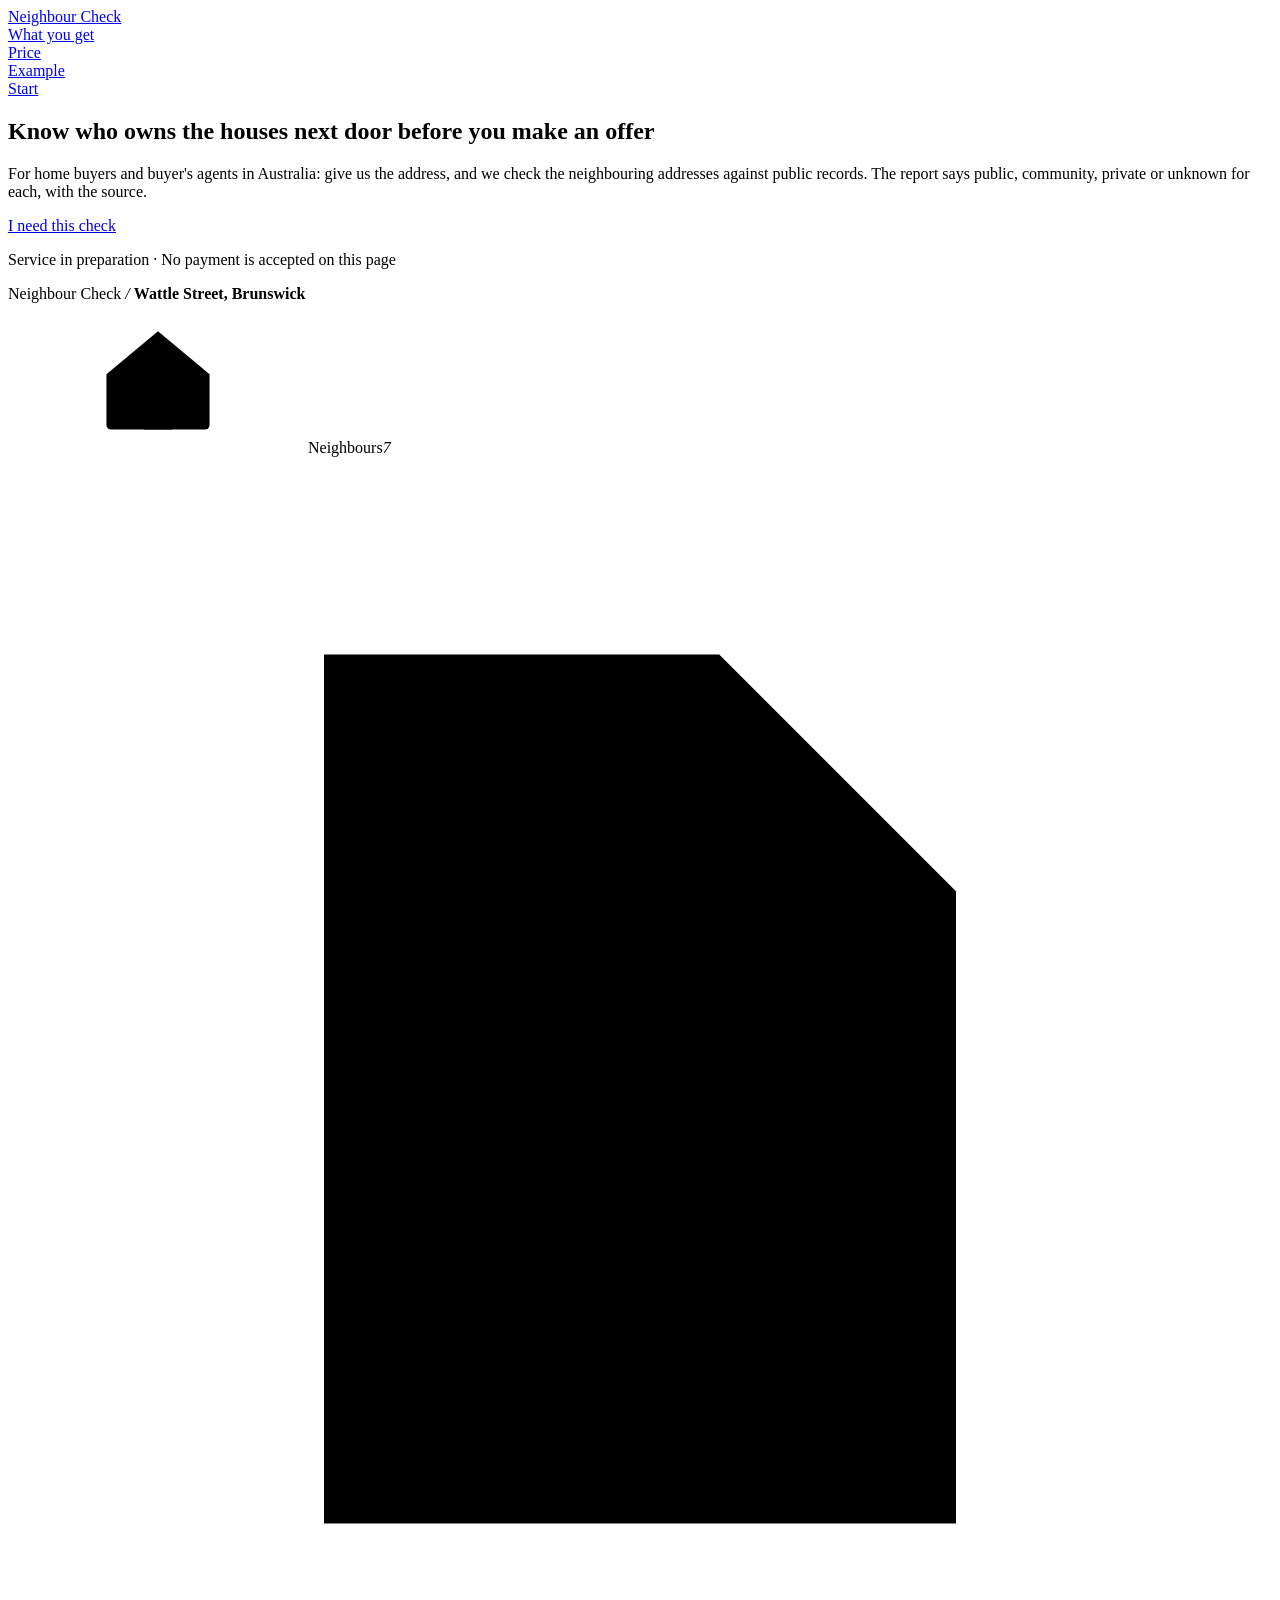
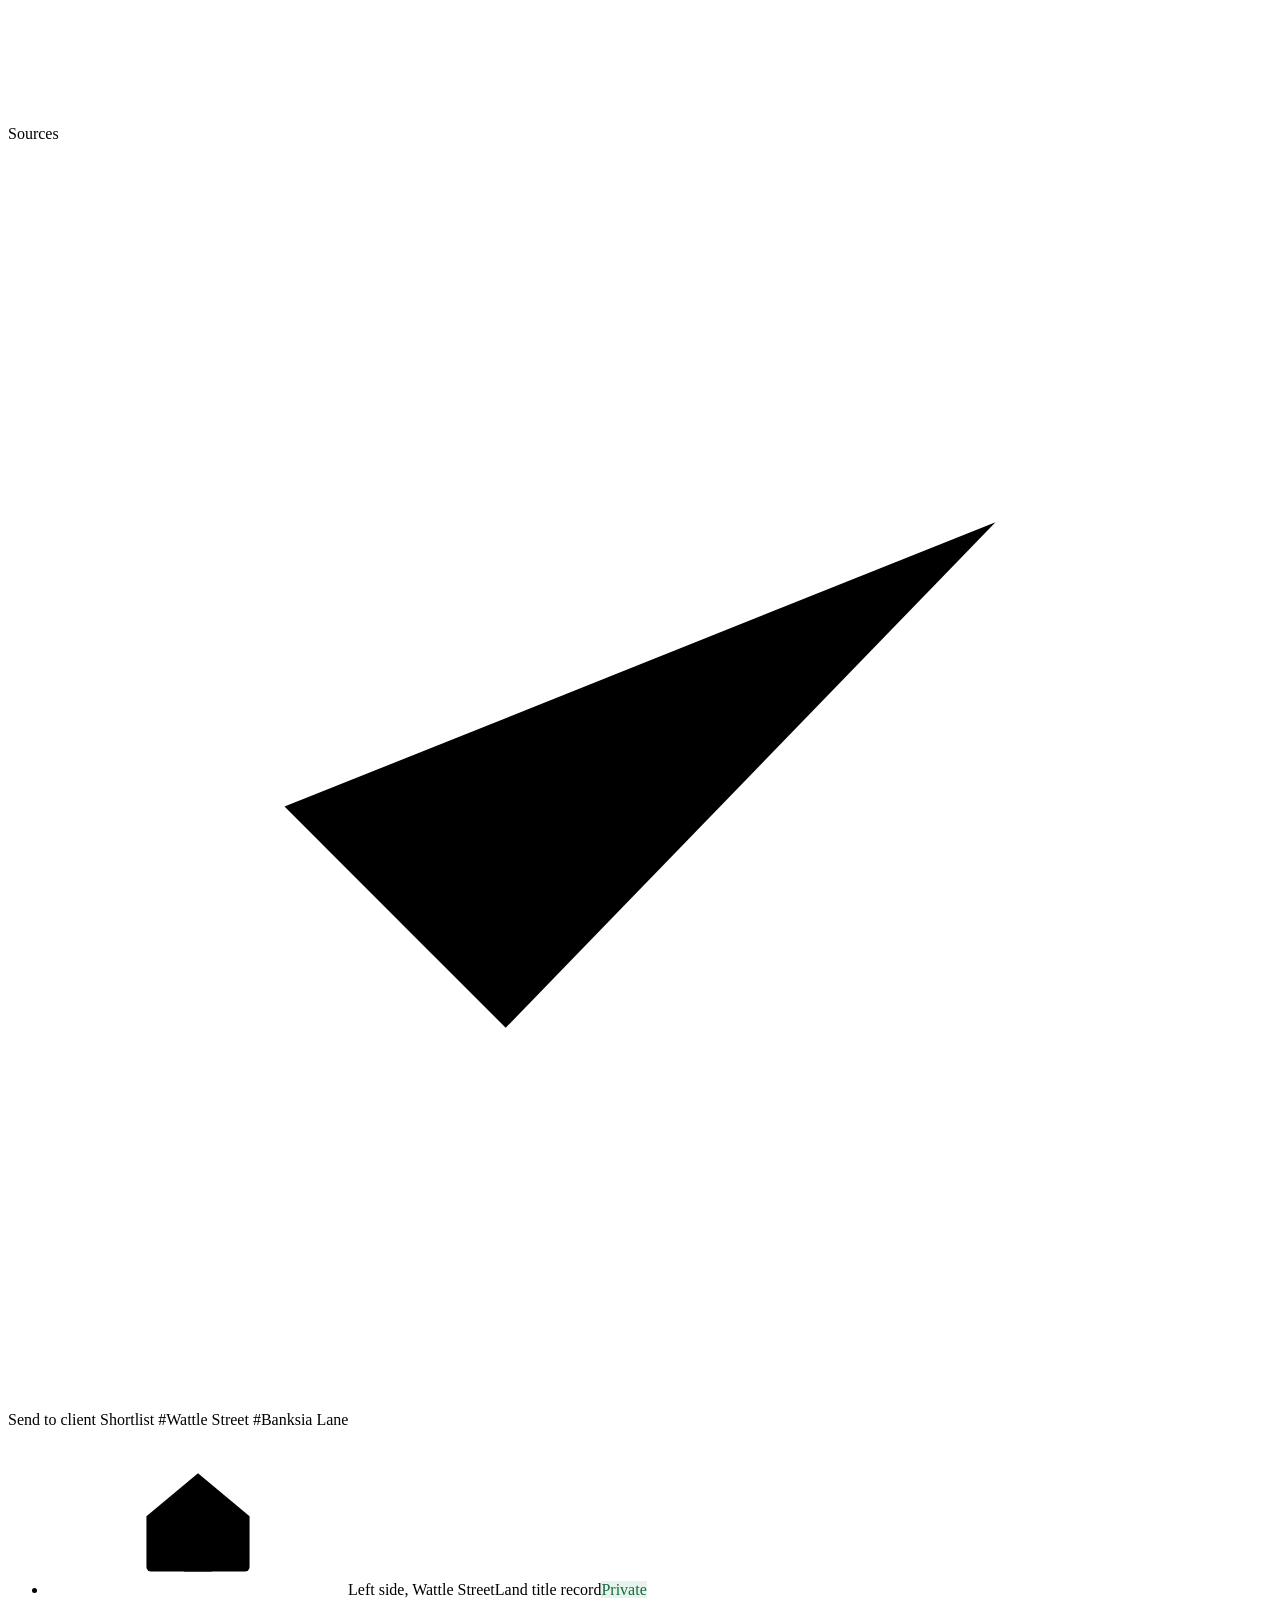
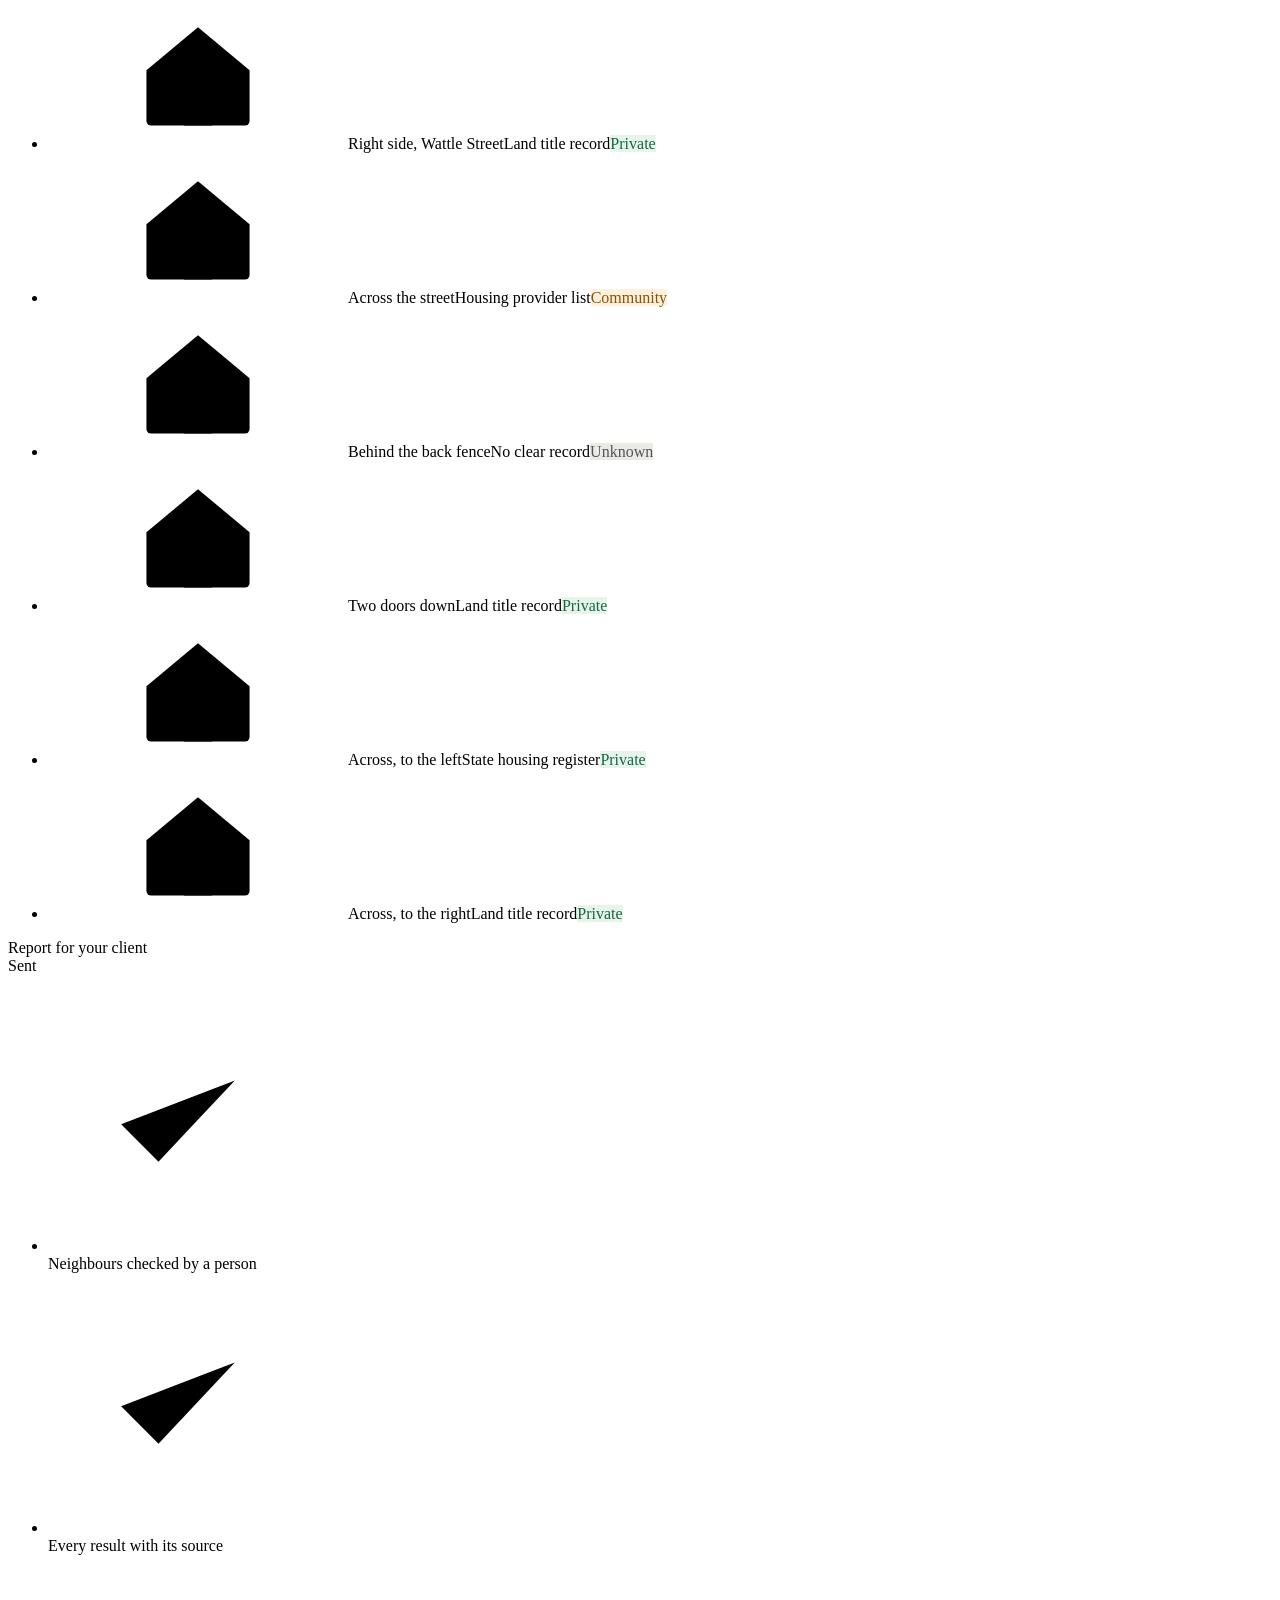
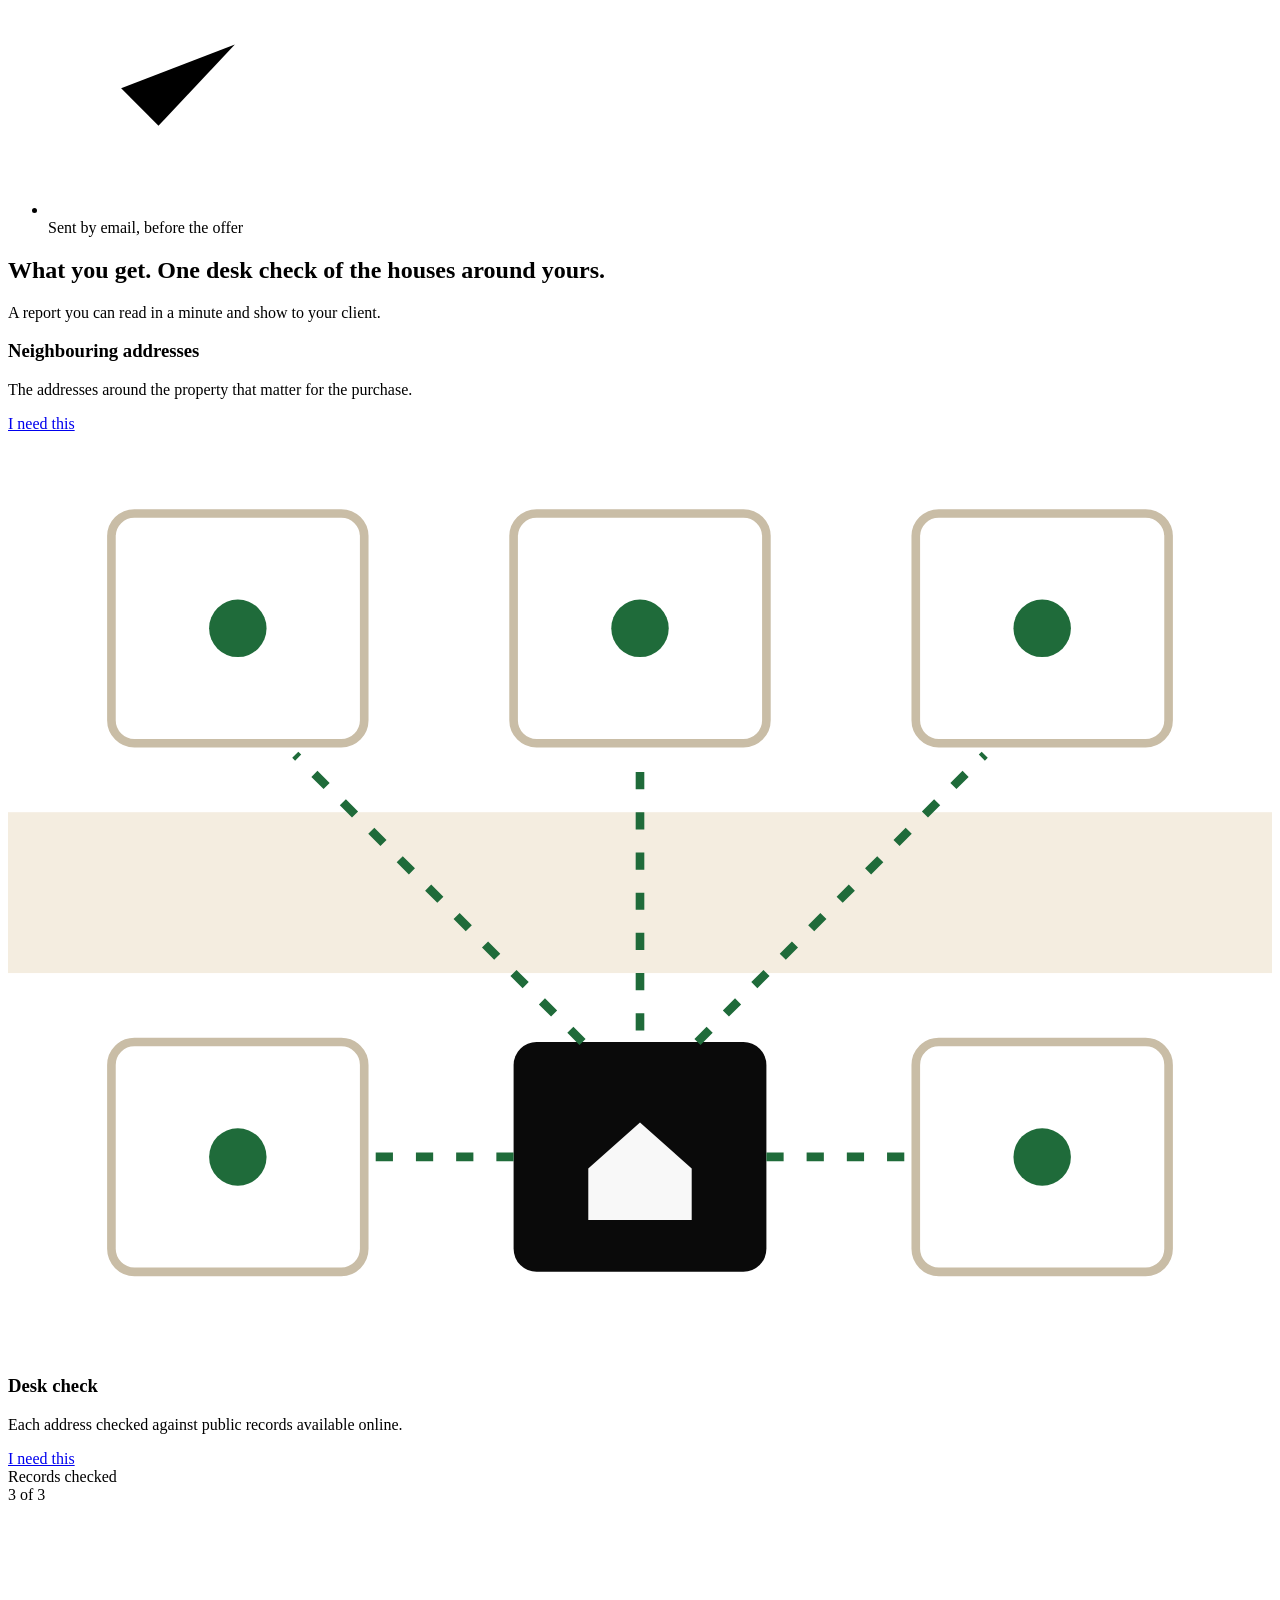
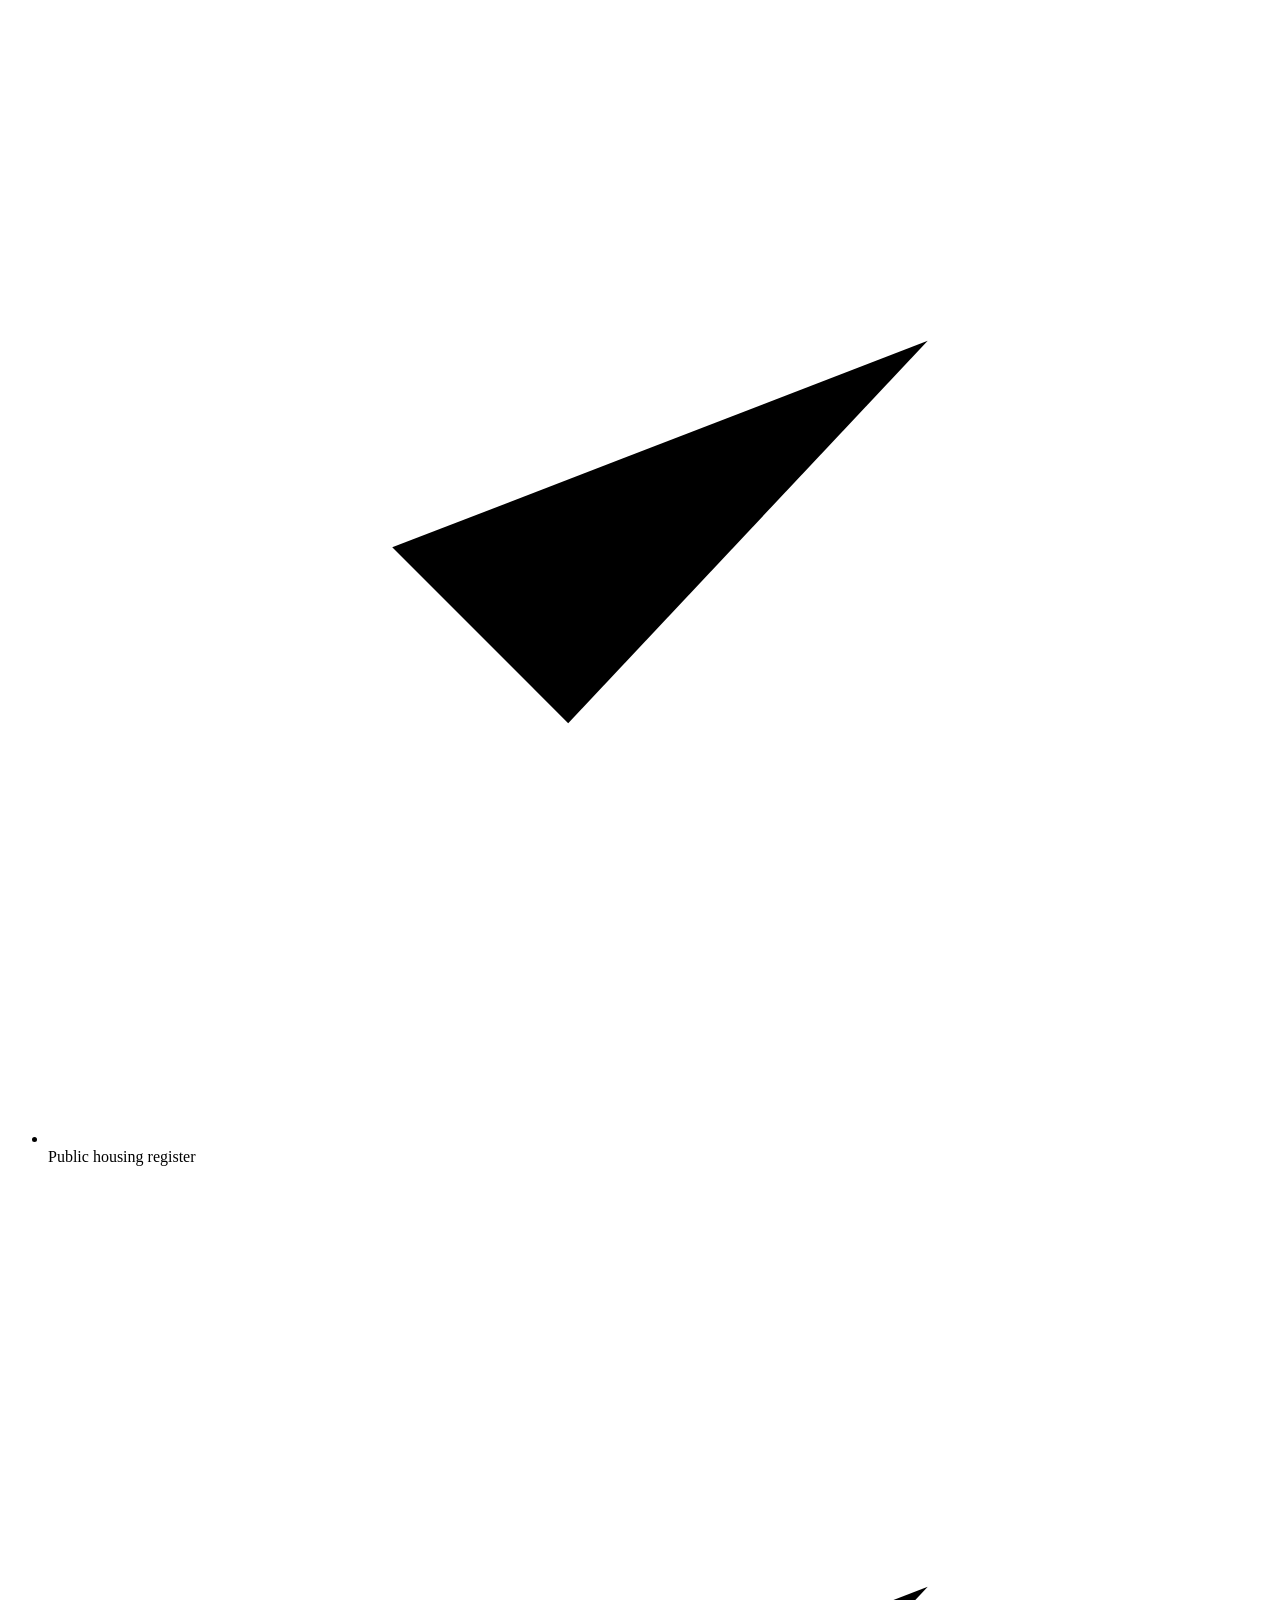
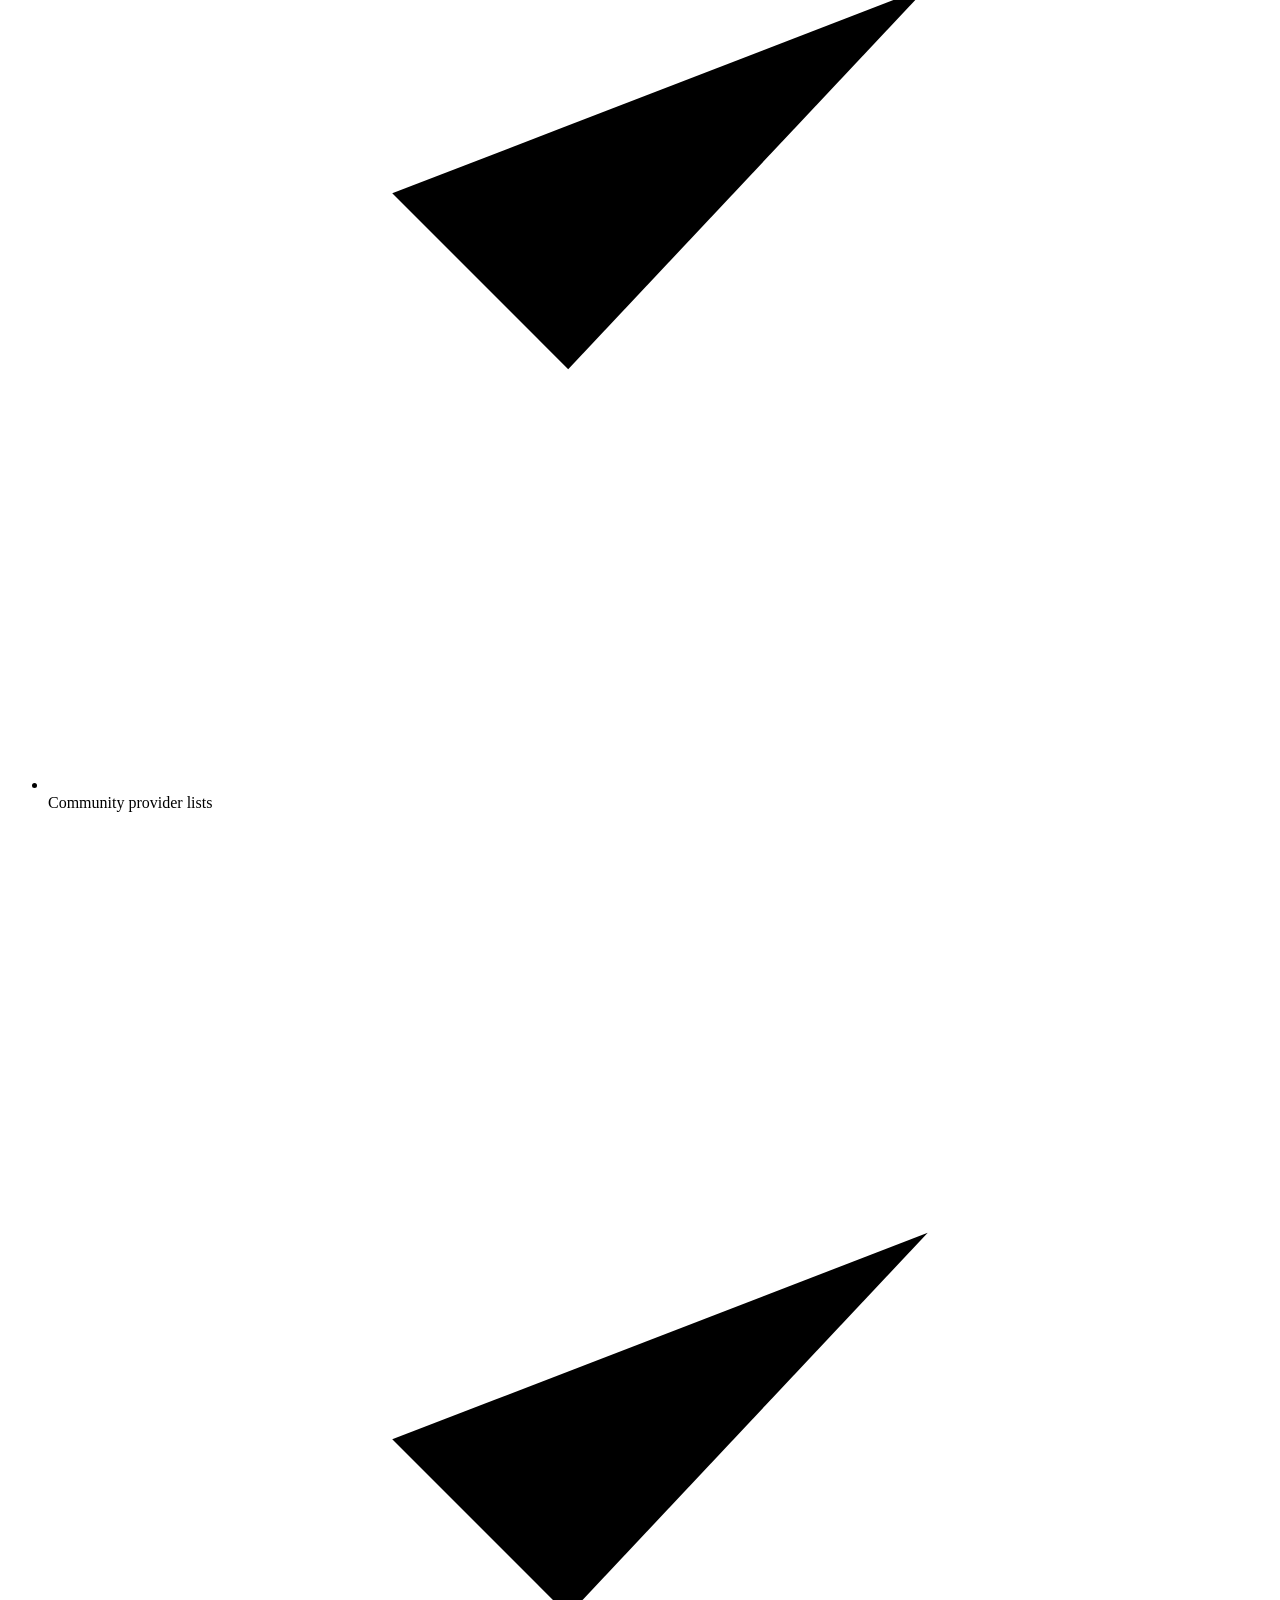
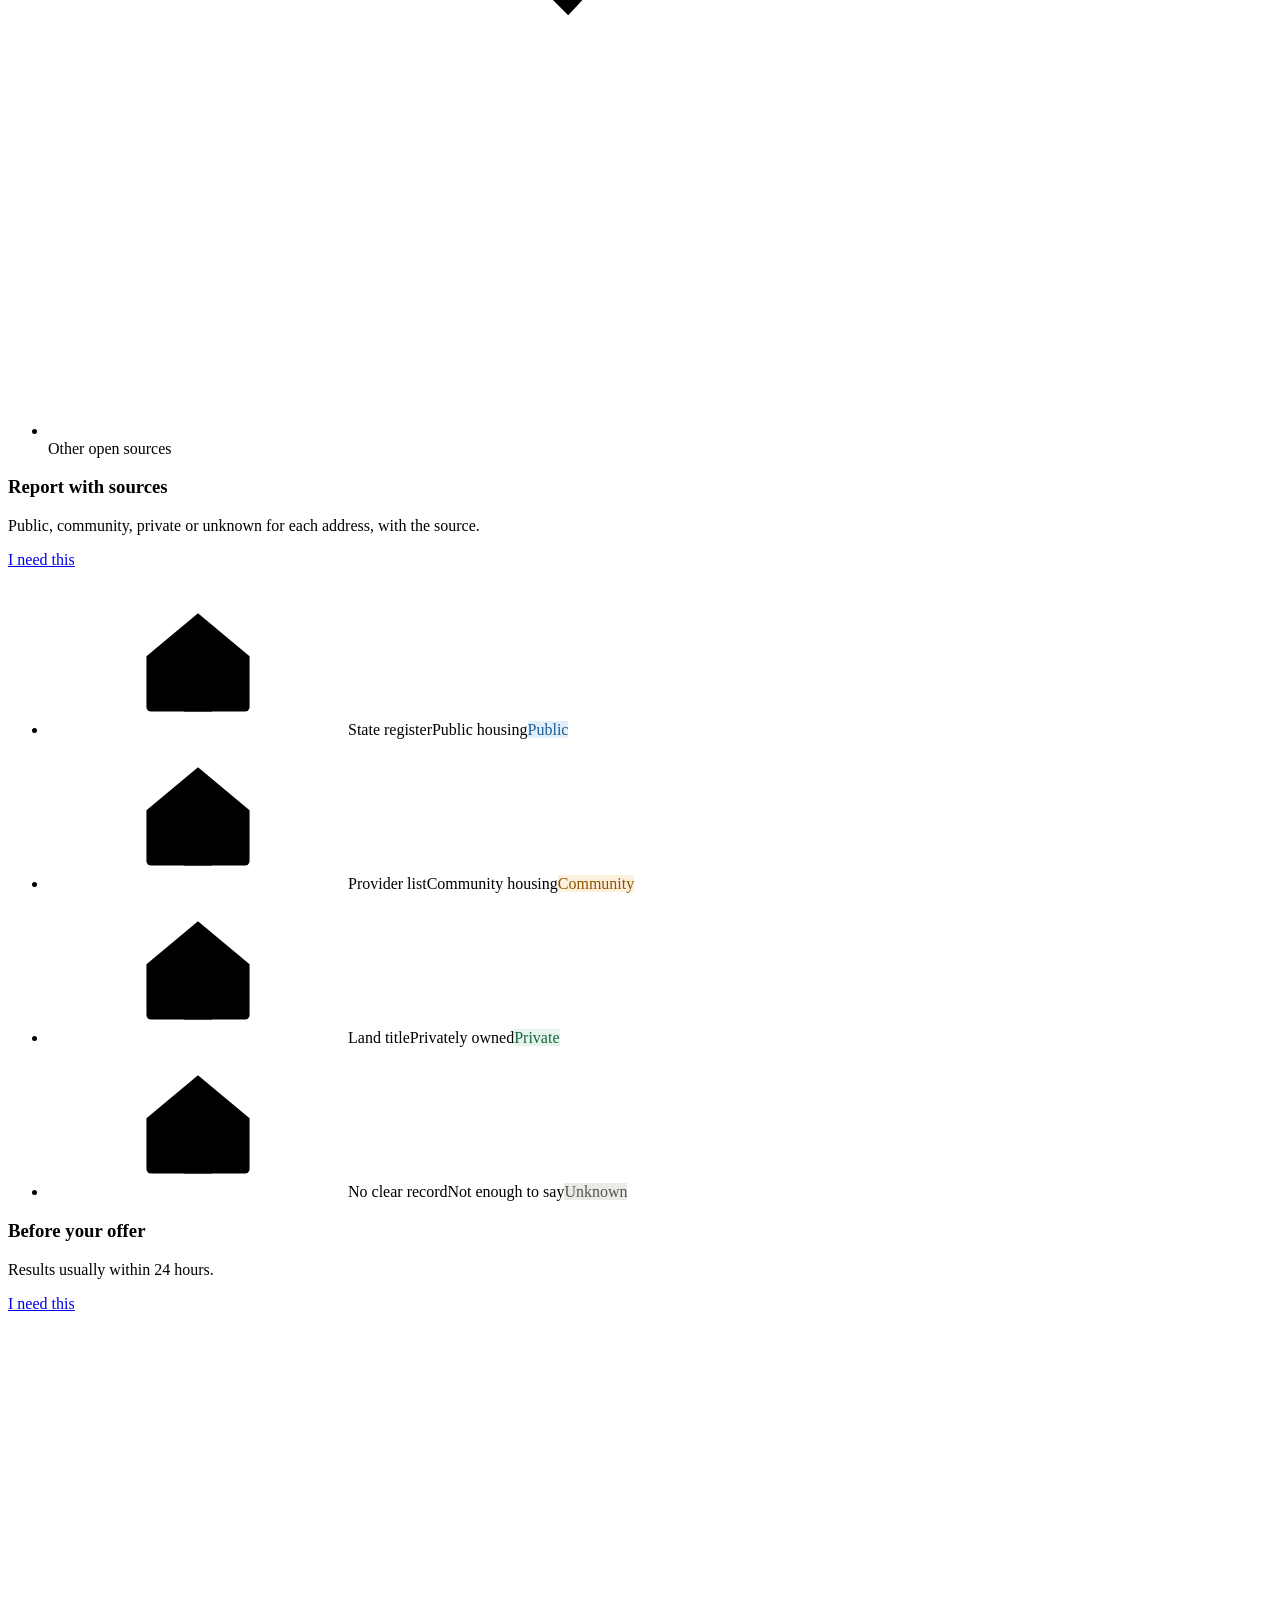
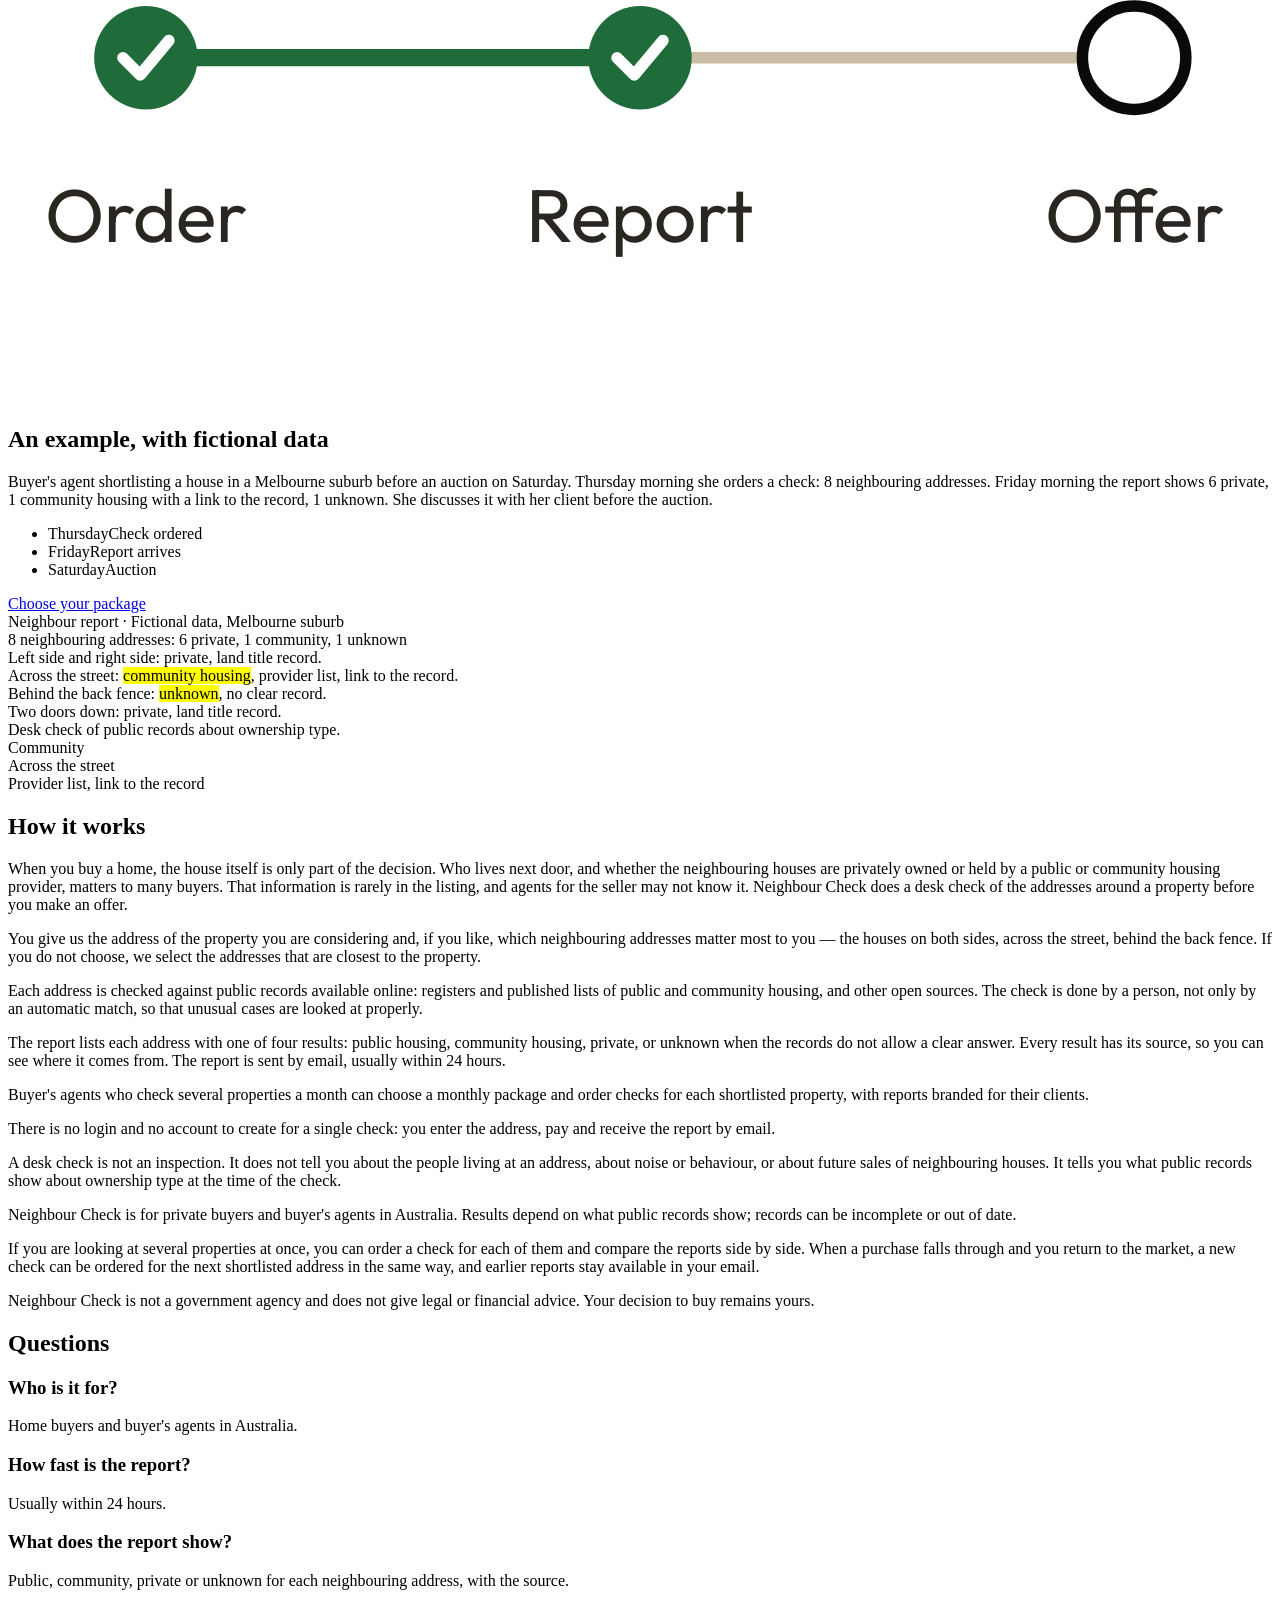
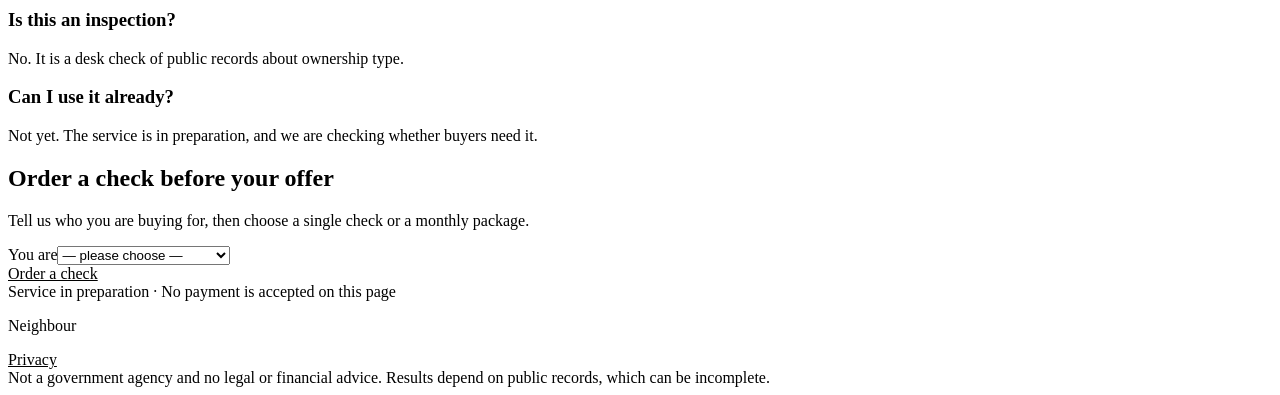
==== commit bf2eeaf0: "Главная: стиль на готовых настройках темы, свой CSS — минимум (СМ-45, слово Владельца «1а», «2б»)" ====
--- a/index.html
+++ b/index.html
@@ -1,5 +1,5 @@
 <!doctype html>
-<html lang="en-AU">
+<html lang="en-AU" data-type="software" data-radius="soft" data-ground="sand" data-buttons="arrow" data-motion>
 <head>
 <meta charset="utf-8">
 <!-- Google Tag Manager -->
@@ -15,9 +15,17 @@
 <meta name="description" content="For home buyers and buyer&#x27;s agents in Australia: the addresses next to a property checked against public housing registers, before an offer.">
 <link rel="icon" href="favicon.svg">
 <link rel="stylesheet" href="style.css">
+<link rel="stylesheet" href="taste/system.css">
+<link rel="stylesheet" href="taste/ui/cards.css">
+<link rel="stylesheet" href="taste/motion/motion.css">
+<link rel="stylesheet" href="taste/layout/layout.css">
+<link rel="stylesheet" href="taste/ui/base.css">
+<link rel="stylesheet" href="taste/ui/window/fragment.css">
+<link rel="stylesheet" href="taste/ui/checklist/fragment.css">
+<link rel="stylesheet" href="taste/ui/doc/fragment.css">
 <link rel="preconnect" href="https://fonts.googleapis.com">
 <link rel="preconnect" href="https://fonts.gstatic.com" crossorigin>
-<link rel="stylesheet" href="https://fonts.googleapis.com/css2?family=Funnel+Display:wght@400..700&family=Funnel+Sans:wght@400..700&display=swap">
+<link rel="stylesheet" href="https://fonts.googleapis.com/css2?family=Outfit:wght@400..700&family=DM+Mono:wght@400;500&display=swap">
 <link rel="stylesheet" href="variant.css">
 <script src="smoke.js" defer></script>
 <!-- faq-jsonld:start -->
@@ -76,200 +84,263 @@
 <noscript><iframe src="https://www.googletagmanager.com/ns.html?id=GTM-PMKB9MPH"
 height="0" width="0" style="display:none;visibility:hidden"></iframe></noscript>
 <!-- End Google Tag Manager (noscript) -->
+<!-- Taste Skill 2.5, built on its own files in taste/ (copied unchanged).
+     type: software. deal: hero collage, nav nav-cards (plain words), close close-word, footer footer-dark,
+     rhythm surface-pairs, buttons arrow, mark dots, ground sand.
+     palette mint-pink-accounts, pairing outfit (start.mjs, :root in variant.css). -->
 
 <svg width="0" height="0" style="position:absolute" aria-hidden="true" focusable="false">
-  <symbol id="nc-house" viewBox="0 0 16 16"><path d="M2.5 7.6 8 3l5.5 4.6V13a.5.5 0 0 1-.5.5H3a.5.5 0 0 1-.5-.5z" fill="none" stroke="#3d4247" stroke-width="1.4" stroke-linejoin="round"/><path d="M6.5 13.5V10h3v3.5" fill="none" stroke="#3d4247" stroke-width="1.4" stroke-linejoin="round"/></symbol>
+  <symbol id="nc-house" viewBox="0 0 16 16"><path d="M2.5 7.6 8 3l5.5 4.6V13a.5.5 0 0 1-.5.5H3a.5.5 0 0 1-.5-.5z"/><path d="M6.5 13.5V10h3v3.5"/></symbol>
 </svg>
 
-<header class="nc-header"><div class="wrap">
-  <div class="logo nc-logo"><a href="index.html" data-ev="click_logo_home"><svg class="nc-mark" viewBox="0 0 26 26" aria-hidden="true"><rect width="26" height="26" rx="7" fill="#14171a"/><path d="M5 13.5 9 10l4 3.5V19H5z" fill="#7fd1b5"/><path d="M13 13.5 17 10l4 3.5V19h-8z" fill="none" stroke="#fbfaf6" stroke-width="1.5" stroke-linejoin="round"/></svg>Neighbour Check</a></div>
-  <nav class="top nc-nav" aria-label="Main"><a href="#what" data-ev="click_nav_what">What you get</a><a href="price.html" data-ev="click_nav_price">Price</a><a href="#example" data-ev="click_nav_example">Example</a><a class="nc-nav__cta" href="#start" data-ev="click_nav_start">Start</a></nav>
-</div></header>
-
-<main>
-  <section class="nc-hero" data-enter aria-labelledby="hero-h">
-    <div class="wrap"><div class="grid12">
-      <div class="nc-hero__text">
+<header class="nav">
+  <div class="wrap nav__bar">
+    <a class="nav__logo" href="index.html" data-ev="click_logo_home"><span class="mark" data-mark="dots" aria-hidden="true"></span>Neighbour Check</a>
+    <nav class="nav__links" aria-label="Main">
+      <div class="nav__item"><a class="nav__link" href="#what" data-ev="click_nav_what">What you get</a></div>
+      <div class="nav__item"><a class="nav__link" href="price.html" data-ev="click_nav_price">Price</a></div>
+      <div class="nav__item"><a class="nav__link" href="#example" data-ev="click_nav_example">Example</a></div>
+    </nav>
+    <div class="nav__actions">
+      <a class="btn btn--primary" href="#start" data-ev="click_nav_start">Start</a>
+    </div>
+  </div>
+</header>
+
+<main id="top">
+  <section class="hero hero--collage" data-enter aria-labelledby="hero-h">
+    <div class="wrap"><div class="hero-text grid hero__grid">
+      <div class="hero__text span-5">
         <h1 id="hero-h">Know who owns the houses next door before you make an offer</h1>
-        <p class="nc-lead">For home buyers and buyer's agents in Australia: give us the address, and we check the neighbouring addresses against public records and send a report — public, community, private or unknown for each, with the source.</p>
-        <div class="nc-hero__actions">
-          <a class="nc-btn" href="price.html" data-ev="cta_click">I need this check<svg viewBox="0 0 12 12" aria-hidden="true"><path d="M1 6h8M5.5 2.5 9 6l-3.5 3.5" fill="none" stroke="currentColor" stroke-width="1.5" stroke-linecap="round" stroke-linejoin="round"/></svg></a>
-          <p class="nc-note">Service in preparation · No payment is accepted on this page</p>
-        </div>
-        <p class="nc-proof"><span><b>Usually within 24 hours</b></span><span>Checked by a person</span><span>Every result with its source</span></p>
-      </div>
-
-      <div class="nc-art" role="img" aria-label="A Neighbour Check report: the addresses around a house, each marked private, community or unknown with its source">
-        <div class="nc-win" aria-hidden="true">
-          <div class="nc-win__bar"><span class="nc-win__dots"><i></i><i></i><i></i></span><span>Neighbour Check · Report, Wattle Street, Brunswick</span></div>
-          <div class="nc-win__body">
-            <div class="nc-side">
-              <span class="is-on"><i></i>Neighbours</span><span><i></i>Sources</span><span><i></i>Notes</span><span><i></i>Send to client</span>
-              <span class="nc-side__label">Shortlist</span><span><i></i>Wattle Street</span><span><i></i>Banksia Lane</span>
+        <p class="hero__lead">For home buyers and buyer's agents in Australia: give us the address, and we check the neighbouring addresses against public records. The report says public, community, private or unknown for each, with the source.</p>
+        <div class="btn-row"><a class="btn btn--primary" href="price.html" data-ev="cta_click">I need this check</a></div>
+        <p class="hero__proof">Service in preparation · No payment is accepted on this page</p>
+      </div>
+      <div class="hero__art span-6 start-7" role="img" aria-label="A Neighbour Check report: the addresses around a house, each marked private, community or unknown with its source">
+        <div class="ly-piece ly-piece--main ui ui-panel ui-win" aria-hidden="true">
+          <div class="ui-win__bar">
+            <span class="ui-dots"><i></i><i></i><i></i></span>
+            <span class="ui-win__crumb">Neighbour Check <i>/</i> <b>Wattle Street, Brunswick</b></span>
+          </div>
+          <div class="ui-win__body">
+            <nav class="ui-win__side">
+              <span class="ui-win__nav is-on"><svg class="ui-icon"><use href="#nc-house"/></svg>Neighbours<em>7</em></span>
+              <span class="ui-win__nav"><svg class="ui-icon" viewBox="0 0 16 16"><path d="M4 2.5h5l3 3v8H4z"/><path d="M9 2.5v3h3"/></svg>Sources</span>
+              <span class="ui-win__nav"><svg class="ui-icon" viewBox="0 0 16 16"><path d="m3.5 8.4 2.8 2.8 6.2-6.4"/></svg>Send to client</span>
+              <span class="ui-win__label">Shortlist</span>
+              <span class="ui-win__nav"><span class="ui-win__hash">#</span>Wattle Street</span>
+              <span class="ui-win__nav"><span class="ui-win__hash">#</span>Banksia Lane</span>
+            </nav>
+            <div class="ui-win__main">
+              <ul class="ui-win__rows">
+                <li class="ui-win__row"><span class="ui-avatar" data-tone="3"><svg class="ui-icon"><use href="#nc-house"/></svg></span><span class="ui-win__who">Left side, Wattle Street</span><span class="ui-win__sub">Land title record</span><span class="ui-win__st" data-kind="private">Private</span></li>
+                <li class="ui-win__row"><span class="ui-avatar" data-tone="3"><svg class="ui-icon"><use href="#nc-house"/></svg></span><span class="ui-win__who">Right side, Wattle Street</span><span class="ui-win__sub">Land title record</span><span class="ui-win__st" data-kind="private">Private</span></li>
+                <li class="ui-win__row is-sel"><span class="ui-avatar" data-tone="2"><svg class="ui-icon"><use href="#nc-house"/></svg></span><span class="ui-win__who">Across the street</span><span class="ui-win__sub">Housing provider list</span><span class="ui-win__st" data-kind="community">Community</span></li>
+                <li class="ui-win__row"><span class="ui-avatar" data-tone="5"><svg class="ui-icon"><use href="#nc-house"/></svg></span><span class="ui-win__who">Behind the back fence</span><span class="ui-win__sub">No clear record</span><span class="ui-win__st" data-kind="unknown">Unknown</span></li>
+                <li class="ui-win__row"><span class="ui-avatar" data-tone="3"><svg class="ui-icon"><use href="#nc-house"/></svg></span><span class="ui-win__who">Two doors down</span><span class="ui-win__sub">Land title record</span><span class="ui-win__st" data-kind="private">Private</span></li>
+                <li class="ui-win__row"><span class="ui-avatar" data-tone="3"><svg class="ui-icon"><use href="#nc-house"/></svg></span><span class="ui-win__who">Across, to the left</span><span class="ui-win__sub">State housing register</span><span class="ui-win__st" data-kind="private">Private</span></li>
+                <li class="ui-win__row"><span class="ui-avatar" data-tone="3"><svg class="ui-icon"><use href="#nc-house"/></svg></span><span class="ui-win__who">Across, to the right</span><span class="ui-win__sub">Land title record</span><span class="ui-win__st" data-kind="private">Private</span></li>
+              </ul>
             </div>
-            <div class="nc-main">
-              <div class="nc-main__head"><div><div class="nc-main__title">Neighbouring addresses</div><div class="nc-main__sub">Checked against public records</div></div><span class="nc-tag">Report ready</span></div>
-              <div class="nc-tabs"><span class="is-on">All</span><span>Private</span><span>Community</span><span>Unknown</span></div>
-              <div class="nc-row"><span class="nc-house"><svg><use href="#nc-house"/></svg></span><div><b>Left side, Wattle Street</b><small>Land title record</small></div><span class="nc-chip nc-chip--private">Private</span></div>
-              <div class="nc-row"><span class="nc-house"><svg><use href="#nc-house"/></svg></span><div><b>Right side, Wattle Street</b><small>Land title record</small></div><span class="nc-chip nc-chip--private">Private</span></div>
-              <div class="nc-row"><span class="nc-house"><svg><use href="#nc-house"/></svg></span><div><b>Across the street</b><small>Housing provider list</small></div><span class="nc-chip nc-chip--community">Community</span></div>
-              <div class="nc-row"><span class="nc-house"><svg><use href="#nc-house"/></svg></span><div><b>Behind the back fence</b><small>No clear record</small></div><span class="nc-chip nc-chip--unknown">Unknown</span></div>
-              <div class="nc-row"><span class="nc-house"><svg><use href="#nc-house"/></svg></span><div><b>Two doors down</b><small>Land title record</small></div><span class="nc-chip nc-chip--private">Private</span></div>
-              <div class="nc-row"><span class="nc-house"><svg><use href="#nc-house"/></svg></span><div><b>Across, to the left</b><small>State housing register</small></div><span class="nc-chip nc-chip--private">Private</span></div>
-              <div class="nc-row"><span class="nc-house"><svg><use href="#nc-house"/></svg></span><div><b>Across, to the right</b><small>Land title record</small></div><span class="nc-chip nc-chip--private">Private</span></div>
-            </div>
-          </div>
-        </div>
-        <div class="nc-card-float" aria-hidden="true">
-          <div class="nc-card-float__head"><span>Report for your client</span><span class="nc-chip nc-sent">Sent</span></div>
-          <div class="nc-line"><i>✓</i><span><b>Neighbours</b> checked by a person</span></div>
-          <div class="nc-line"><i>✓</i><span>Every result <b>with its source</b></span></div>
-          <div class="nc-line"><i>✓</i><span>Sent by email, <b>before the offer</b></span></div>
+          </div>
+        </div>
+        <div class="ly-piece ly-piece--note ui ui-panel ui-checks" aria-hidden="true">
+          <div class="ui-checks__head"><div class="ui-title">Report for your client</div><span class="ui-spacer"></span><div class="ui-meta">Sent</div></div>
+          <div class="ui-checks__bar"><i style="--k:1"></i></div>
+          <ul class="ui-checks__list">
+            <li class="ui-check is-done"><span class="ui-check__box"><svg viewBox="0 0 16 16"><path d="m4.5 8.2 2.3 2.3 4.7-5"/></svg></span><span class="ui-check__label">Neighbours checked by a person</span></li>
+            <li class="ui-check is-done"><span class="ui-check__box"><svg viewBox="0 0 16 16"><path d="m4.5 8.2 2.3 2.3 4.7-5"/></svg></span><span class="ui-check__label">Every result with its source</span></li>
+            <li class="ui-check is-done"><span class="ui-check__box"><svg viewBox="0 0 16 16"><path d="m4.5 8.2 2.3 2.3 4.7-5"/></svg></span><span class="ui-check__label">Sent by email, before the offer</span></li>
+          </ul>
         </div>
       </div>
     </div></div>
   </section>
 
-  <section class="nc-section" id="what" data-view="features_view" aria-labelledby="what-h">
+  <section class="section" id="what" data-view="features_view" aria-labelledby="what-h">
     <div class="wrap">
-      <div class="nc-head"><h2 id="what-h">What you get. <span class="nc-grey">One desk check of the houses around yours.</span></h2><p>A report you can read in a minute and show to your client.</p></div>
-      <div class="nc-cards">
-        <article class="nc-card">
-          <div class="nc-panel" aria-hidden="true">
-            <svg viewBox="0 0 220 160">
-              <rect x="0" y="66" width="220" height="28" fill="#f4ede0"/>
-              <g fill="#ffffff" stroke="#c9bda6" stroke-width="1.5">
-                <rect x="18" y="14" width="44" height="40" rx="4"/><rect x="88" y="14" width="44" height="40" rx="4"/><rect x="158" y="14" width="44" height="40" rx="4"/>
-                <rect x="18" y="106" width="44" height="40" rx="4"/><rect x="158" y="106" width="44" height="40" rx="4"/>
-              </g>
-              <rect x="88" y="106" width="44" height="40" rx="4" fill="#14171a"/>
-              <path d="M101 128l9-8 9 8v9h-18z" fill="#7fd1b5"/>
-              <g fill="#1d6b57"><circle cx="40" cy="34" r="5"/><circle cx="110" cy="34" r="5"/><circle cx="180" cy="34" r="5"/><circle cx="40" cy="126" r="5"/><circle cx="180" cy="126" r="5"/></g>
-              <g stroke="#1d6b57" stroke-width="1.5" stroke-dasharray="3 4" fill="none"><path d="M110 104V56M88 126H64M132 126h24M100 106 50 56M120 106l50-50"/></g>
-            </svg>
-          </div>
+      <div class="section-head">
+        <h2 id="what-h">What you get. <span class="muted">One desk check of the houses around yours.</span></h2>
+        <p>A report you can read in a minute and show to your client.</p>
+      </div>
+      <div class="grid">
+        <article class="card card--row card--open span-3">
           <h3>Neighbouring addresses</h3>
           <p>The addresses around the property that matter for the purchase.</p>
-          <a class="nc-btn nc-btn--quiet" href="price.html" data-ev="feature_addresses">I need this</a>
+          <a class="link" href="price.html" data-ev="feature_addresses">I need this</a>
+          <div class="panel" role="img" aria-label="A street plan: the property in the middle, the five houses around it marked">
+            <div class="stage"><div class="at-center" style="--w:220px">
+              <svg viewBox="0 0 220 160" aria-hidden="true">
+                <rect x="0" y="66" width="220" height="28" fill="#f4ede0"/>
+                <g fill="#ffffff" stroke="#c9bda6" stroke-width="1.5">
+                  <rect x="18" y="14" width="44" height="40" rx="4"/><rect x="88" y="14" width="44" height="40" rx="4"/><rect x="158" y="14" width="44" height="40" rx="4"/>
+                  <rect x="18" y="106" width="44" height="40" rx="4"/><rect x="158" y="106" width="44" height="40" rx="4"/>
+                </g>
+                <rect x="88" y="106" width="44" height="40" rx="4" fill="#0a0a0a"/>
+                <path d="M101 128l9-8 9 8v9h-18z" fill="#f8f8f8"/>
+                <g fill="#1f6b3a"><circle cx="40" cy="34" r="5"/><circle cx="110" cy="34" r="5"/><circle cx="180" cy="34" r="5"/><circle cx="40" cy="126" r="5"/><circle cx="180" cy="126" r="5"/></g>
+                <g stroke="#1f6b3a" stroke-width="1.5" stroke-dasharray="3 4" fill="none"><path d="M110 104V56M88 126H64M132 126h24M100 106 50 56M120 106l50-50"/></g>
+              </svg>
+            </div></div>
+          </div>
         </article>
-        <article class="nc-card">
-          <div class="nc-panel" aria-hidden="true">
-            <div class="nc-mini">
-              <div class="nc-line"><i>✓</i><span><b>Public housing</b> register</span></div>
-              <div class="nc-line"><i>✓</i><span><b>Community</b> provider lists</span></div>
-              <div class="nc-line"><i>✓</i><span><b>Other</b> open sources</span></div>
-            </div>
-          </div>
+        <article class="card card--row card--open span-3">
           <h3>Desk check</h3>
           <p>Each address checked against public records available online.</p>
-          <a class="nc-btn nc-btn--quiet" href="price.html" data-ev="feature_check">I need this</a>
+          <a class="link" href="price.html" data-ev="feature_check">I need this</a>
+          <div class="panel" role="img" aria-label="The three kinds of public records each address is checked against">
+            <div class="stage"><div class="at-rise fit" style="--ax:16px;--ay:32px">
+              <div class="ui ui-panel ui-checks" aria-hidden="true">
+                <div class="ui-checks__head"><div class="ui-title">Records checked</div><span class="ui-spacer"></span><div class="ui-meta">3 of 3</div></div>
+                <div class="ui-checks__bar"><i style="--k:1"></i></div>
+                <ul class="ui-checks__list">
+                  <li class="ui-check is-done"><span class="ui-check__box"><svg viewBox="0 0 16 16"><path d="m4.5 8.2 2.3 2.3 4.7-5"/></svg></span><span class="ui-check__label">Public housing register</span></li>
+                  <li class="ui-check is-done"><span class="ui-check__box"><svg viewBox="0 0 16 16"><path d="m4.5 8.2 2.3 2.3 4.7-5"/></svg></span><span class="ui-check__label">Community provider lists</span></li>
+                  <li class="ui-check is-done"><span class="ui-check__box"><svg viewBox="0 0 16 16"><path d="m4.5 8.2 2.3 2.3 4.7-5"/></svg></span><span class="ui-check__label">Other open sources</span></li>
+                </ul>
+              </div>
+            </div></div>
+          </div>
         </article>
-        <article class="nc-card">
-          <div class="nc-panel" aria-hidden="true">
-            <div class="nc-mini"><div class="nc-legend">
-              <span class="nc-chip nc-chip--public">Public</span>
-              <span class="nc-chip nc-chip--community">Community</span>
-              <span class="nc-chip nc-chip--private">Private</span>
-              <span class="nc-chip nc-chip--unknown">Unknown</span>
-            </div></div>
-          </div>
+        <article class="card card--row card--open span-3">
           <h3>Report with sources</h3>
           <p>Public, community, private or unknown for each address, with the source.</p>
-          <a class="nc-btn nc-btn--quiet" href="price.html" data-ev="feature_report">I need this</a>
+          <a class="link" href="price.html" data-ev="feature_report">I need this</a>
+          <div class="panel" role="img" aria-label="The four results a report can give: public, community, private, unknown">
+            <div class="stage"><div class="at-rise fit" style="--ax:16px;--ay:32px">
+              <div class="ui ui-panel ui-win ui-win--compact" aria-hidden="true">
+                <ul class="ui-win__rows">
+                  <li class="ui-win__row"><span class="ui-avatar" data-tone="4"><svg class="ui-icon"><use href="#nc-house"/></svg></span><span class="ui-win__who">State register</span><span class="ui-win__sub">Public housing</span><span class="ui-win__st" data-kind="public">Public</span></li>
+                  <li class="ui-win__row"><span class="ui-avatar" data-tone="2"><svg class="ui-icon"><use href="#nc-house"/></svg></span><span class="ui-win__who">Provider list</span><span class="ui-win__sub">Community housing</span><span class="ui-win__st" data-kind="community">Community</span></li>
+                  <li class="ui-win__row"><span class="ui-avatar" data-tone="3"><svg class="ui-icon"><use href="#nc-house"/></svg></span><span class="ui-win__who">Land title</span><span class="ui-win__sub">Privately owned</span><span class="ui-win__st" data-kind="private">Private</span></li>
+                  <li class="ui-win__row"><span class="ui-avatar" data-tone="5"><svg class="ui-icon"><use href="#nc-house"/></svg></span><span class="ui-win__who">No clear record</span><span class="ui-win__sub">Not enough to say</span><span class="ui-win__st" data-kind="unknown">Unknown</span></li>
+                </ul>
+              </div>
+            </div></div>
+          </div>
         </article>
-        <article class="nc-card">
-          <div class="nc-panel" aria-hidden="true">
-            <svg viewBox="0 0 220 120">
-              <path d="M24 60h172" stroke="#c9bda6" stroke-width="2"/>
-              <path d="M24 60h86" stroke="#1d6b57" stroke-width="3" stroke-linecap="round"/>
-              <circle cx="24" cy="60" r="9" fill="#1d6b57"/><circle cx="110" cy="60" r="9" fill="#1d6b57"/><circle cx="196" cy="60" r="9" fill="#ffffff" stroke="#14171a" stroke-width="2"/>
-              <path d="M20 60l3 3 5-6M106 60l3 3 5-6" stroke="#fff" stroke-width="2" fill="none" stroke-linecap="round" stroke-linejoin="round"/>
-              <g font-family="Funnel Sans, system-ui, sans-serif" font-size="12" fill="#3d4247" text-anchor="middle"><text x="24" y="92">Order</text><text x="110" y="92">Report</text><text x="196" y="92">Offer</text></g>
-            </svg>
-          </div>
+        <article class="card card--row card--open span-3">
           <h3>Before your offer</h3>
           <p>Results usually within 24 hours.</p>
-          <a class="nc-btn nc-btn--quiet" href="price.html" data-ev="feature_fast">I need this</a>
+          <a class="link" href="price.html" data-ev="feature_fast">I need this</a>
+          <div class="panel" role="img" aria-label="Three steps: order, report, offer">
+            <div class="stage"><div class="at-center" style="--w:220px">
+              <svg viewBox="0 0 220 120" aria-hidden="true">
+                <path d="M24 60h172" stroke="#c9bda6" stroke-width="2"/>
+                <path d="M24 60h86" stroke="#1f6b3a" stroke-width="3" stroke-linecap="round"/>
+                <circle cx="24" cy="60" r="9" fill="#1f6b3a"/><circle cx="110" cy="60" r="9" fill="#1f6b3a"/><circle cx="196" cy="60" r="9" fill="#ffffff" stroke="#0a0a0a" stroke-width="2"/>
+                <path d="M20 60l3 3 5-6M106 60l3 3 5-6" stroke="#fff" stroke-width="2" fill="none" stroke-linecap="round" stroke-linejoin="round"/>
+                <g font-family="Outfit, system-ui, sans-serif" font-size="13" fill="#2a2622" text-anchor="middle"><text x="24" y="92">Order</text><text x="110" y="92">Report</text><text x="196" y="92">Offer</text></g>
+              </svg>
+            </div></div>
+          </div>
         </article>
       </div>
     </div>
   </section>
 
-  <section class="nc-section nc-example" id="example" data-view="example_view" aria-labelledby="example-h">
-    <div class="wrap"><div class="grid12">
-      <div class="nc-ex-text">
-        <h2 id="example-h">An example, with fictional data</h2>
-        <p class="nc-fine">Buyer's agent shortlisting a house in a Melbourne suburb before an auction on Saturday. Thursday morning she orders a check: 8 neighbouring addresses. Friday morning the report shows 6 private, 1 community housing with a link to the record, 1 unknown. She discusses it with her client before the auction.</p>
-        <div class="nc-timeline"><span><b>Thursday</b>Check ordered</span><span><b>Friday</b>Report arrives</span><span><b>Saturday</b>Auction</span></div>
-        <a class="nc-btn" href="price.html" data-ev="click_cta_after_example">Choose your package<svg viewBox="0 0 12 12" aria-hidden="true"><path d="M1 6h8M5.5 2.5 9 6l-3.5 3.5" fill="none" stroke="currentColor" stroke-width="1.5" stroke-linecap="round" stroke-linejoin="round"/></svg></a>
-      </div>
-      <div class="nc-doc-frame" role="img" aria-label="The fictional report: eight neighbouring addresses, six private, one community housing, one unknown">
-        <div class="nc-doc" aria-hidden="true">
-          <div class="nc-doc__top"><div><b>Neighbour report</b><small>Fictional data · Melbourne suburb</small></div><span class="nc-chip nc-chip--private">Ready</span></div>
-          <div class="nc-doc__sum"><span><b>6</b>private</span><span><b>1</b>community</span><span><b>1</b>unknown</span></div>
-          <div class="nc-row"><div><b>Left side</b><small>Land title record</small></div><span class="nc-chip nc-chip--private">Private</span></div>
-          <div class="nc-row"><div><b>Right side</b><small>Land title record</small></div><span class="nc-chip nc-chip--private">Private</span></div>
-          <div class="nc-row"><div><b>Across the street</b><small>Provider list, link to the record</small></div><span class="nc-chip nc-chip--community">Community</span></div>
-          <div class="nc-row"><div><b>Behind the back fence</b><small>No clear record</small></div><span class="nc-chip nc-chip--unknown">Unknown</span></div>
-          <div class="nc-row"><div><b>Two doors down</b><small>Land title record</small></div><span class="nc-chip nc-chip--private">Private</span></div>
-          <p class="nc-doc__foot">Desk check of public records about ownership type.</p>
-        </div>
-      </div>
-    </div></div>
+  <section class="section ground-surface" id="example" data-view="example_view" aria-labelledby="example-h">
+    <div class="wrap">
+      <div class="section-head"><h2 id="example-h">An example, with fictional data</h2></div>
+      <div class="grid">
+        <div class="span-5 stack-6">
+          <p class="t-lead">Buyer's agent shortlisting a house in a Melbourne suburb before an auction on Saturday. Thursday morning she orders a check: 8 neighbouring addresses. Friday morning the report shows 6 private, 1 community housing with a link to the record, 1 unknown. She discusses it with her client before the auction.</p>
+          <ul class="rows">
+            <li><span class="rows__name">Thursday</span><span class="rows__value">Check ordered</span></li>
+            <li><span class="rows__name">Friday</span><span class="rows__value">Report arrives</span></li>
+            <li><span class="rows__name">Saturday</span><span class="rows__value">Auction</span></li>
+          </ul>
+          <div class="btn-row"><a class="btn btn--primary" href="price.html" data-ev="click_cta_after_example">Choose your package</a></div>
+        </div>
+        <div class="panel span-6 start-7" role="img" aria-label="The fictional report: eight neighbouring addresses, six private, one community housing, one unknown">
+          <div class="stage"><div class="at-rise fit to-edge" style="--ax:32px;--ay:40px;--fit-max:460px">
+            <div class="ui ui-doc" aria-hidden="true">
+              <article class="ui-doc__page">
+                <div class="ui-doc__label">Neighbour report · Fictional data, Melbourne suburb</div>
+                <div class="ui-doc__title">8 neighbouring addresses: 6 private, 1 community, 1 unknown</div>
+                <div class="ui-doc__text">Left side and right side: private, land title record.</div>
+                <div class="ui-doc__text">Across the street: <mark class="ui-doc__mark is-on">community housing</mark>, provider list, link to the record.</div>
+                <div class="ui-doc__text">Behind the back fence: <mark class="ui-doc__mark is-seen">unknown</mark>, no clear record.</div>
+                <div class="ui-doc__text">Two doors down: private, land title record.</div>
+                <div class="ui-doc__text">Desk check of public records about ownership type.</div>
+              </article>
+              <aside class="ui-doc__note ui-panel is-on" style="top:96px">
+                <div class="ui-doc__kind"><span class="ui-doc__dot"></span><span>Community</span></div>
+                <div class="ui-doc__msg">Across the street</div>
+                <div class="ui-doc__where">Provider list, link to the record</div>
+              </aside>
+            </div>
+          </div></div>
+        </div>
+      </div>
+    </div>
   </section>
 <!-- seo-tekst:start -->
-  <section class="nc-section nc-read" id="opis" aria-labelledby="opis-h">
-    <div class="wrap"><div class="grid12">
-      <div class="nc-read__head"><h2 id="opis-h">How it works</h2></div>
-      <div class="nc-read__body">
+  <section class="section" id="opis" style="--h: 2" aria-labelledby="opis-h">
+    <div class="wrap">
+      <div class="section-head"><h2 id="opis-h">How it works</h2></div>
+      <div class="grid grid--top">
+        <div class="span-6 stack-4">
     <p>When you buy a home, the house itself is only part of the decision. Who lives next door, and whether the neighbouring houses are privately owned or held by a public or community housing provider, matters to many buyers. That information is rarely in the listing, and agents for the seller may not know it. Neighbour Check does a desk check of the addresses around a property before you make an offer.</p>
     <p>You give us the address of the property you are considering and, if you like, which neighbouring addresses matter most to you — the houses on both sides, across the street, behind the back fence. If you do not choose, we select the addresses that are closest to the property.</p>
     <p>Each address is checked against public records available online: registers and published lists of public and community housing, and other open sources. The check is done by a person, not only by an automatic match, so that unusual cases are looked at properly.</p>
     <p>The report lists each address with one of four results: public housing, community housing, private, or unknown when the records do not allow a clear answer. Every result has its source, so you can see where it comes from. The report is sent by email, usually within 24 hours.</p>
     <p>Buyer's agents who check several properties a month can choose a monthly package and order checks for each shortlisted property, with reports branded for their clients.</p>
+        </div>
+        <div class="span-6 start-7 stack-4">
     <p>There is no login and no account to create for a single check: you enter the address, pay and receive the report by email.</p>
     <p>A desk check is not an inspection. It does not tell you about the people living at an address, about noise or behaviour, or about future sales of neighbouring houses. It tells you what public records show about ownership type at the time of the check.</p>
     <p>Neighbour Check is for private buyers and buyer's agents in Australia. Results depend on what public records show; records can be incomplete or out of date.</p>
     <p>If you are looking at several properties at once, you can order a check for each of them and compare the reports side by side. When a purchase falls through and you return to the market, a new check can be ordered for the next shortlisted address in the same way, and earlier reports stay available in your email.</p>
     <p>Neighbour Check is not a government agency and does not give legal or financial advice. Your decision to buy remains yours.</p>
-      </div>
-    </div></div>
-  </section>
-  <section class="nc-section nc-read nc-faq" id="faq" aria-labelledby="faq-h">
-    <div class="wrap"><div class="grid12">
-      <div class="nc-read__head"><h2 id="faq-h">Questions</h2></div>
-      <div class="nc-read__body">
-        <div class="nc-qa"><h3>Who is it for?</h3>
+        </div>
+      </div>
+    </div>
+  </section>
+  <section class="section" id="faq" aria-labelledby="faq-h">
+    <div class="wrap">
+      <div class="section-head"><h2 id="faq-h">Questions</h2></div>
+      <div class="grid grid--top">
+        <div class="faq span-6">
+          <div class="faq__item"><h3>Who is it for?</h3>
     <p>Home buyers and buyer's agents in Australia.</p></div>
-        <div class="nc-qa"><h3>How fast is the report?</h3>
+          <div class="faq__item"><h3>How fast is the report?</h3>
     <p>Usually within 24 hours.</p></div>
-        <div class="nc-qa"><h3>What does the report show?</h3>
+          <div class="faq__item"><h3>What does the report show?</h3>
     <p>Public, community, private or unknown for each neighbouring address, with the source.</p></div>
-        <div class="nc-qa"><h3>Is this an inspection?</h3>
+        </div>
+        <div class="faq span-6 start-7">
+          <div class="faq__item"><h3>Is this an inspection?</h3>
     <p>No. It is a desk check of public records about ownership type.</p></div>
-        <div class="nc-qa"><h3>Can I use it already?</h3>
+          <div class="faq__item"><h3>Can I use it already?</h3>
     <p>Not yet. The service is in preparation, and we are checking whether buyers need it.</p></div>
-      </div>
-    </div></div>
+        </div>
+      </div>
+    </div>
   </section>
 <!-- seo-tekst:end -->
-  <section class="nc-start" id="start" data-view="start_view" aria-labelledby="start-h">
-    <div class="wrap"><div class="grid12">
-      <h2 id="start-h">Order a check before your offer</h2>
-      <p class="nc-start__lead">Tell us who you are buying for, then choose a single check or a monthly package.</p>
-      <div class="nc-start__form">
-        <label>You are<select data-ev-focus="form_start"><option value="">— please choose —</option><option>Buying a home for myself</option><option>A buyer's agent</option><option>An investor</option><option>Other</option></select></label>
-        <a class="nc-btn nc-btn--light" href="price.html" data-ev="form_submit_click">Order a check<svg viewBox="0 0 12 12" aria-hidden="true"><path d="M1 6h8M5.5 2.5 9 6l-3.5 3.5" fill="none" stroke="currentColor" stroke-width="1.5" stroke-linecap="round" stroke-linejoin="round"/></svg></a>
-        <p class="nc-start__note">Service in preparation · No payment is accepted on this page</p>
-      </div>
-    </div></div>
-  </section>
 </main>
 
-<footer class="nc-footer"><div class="wrap">
-  <p><a href="privacy.html" data-ev="click_legal_privacy">Privacy</a></p>
-  <p class="muted">Not a government agency and no legal or financial advice. Results depend on public records, which can be incomplete.</p>
-</div></footer>
-
+<footer class="footer closing footer--dark ground-inverse">
+  <div class="wrap">
+    <section class="closing__cta close--word" id="start" data-view="start_view" aria-labelledby="start-h">
+      <div class="section-head--split">
+        <div><h2 id="start-h">Order a check before your offer</h2><p class="t-lead">Tell us who you are buying for, then choose a single check or a monthly package.</p></div>
+        <div class="stack-4">
+          <div class="field"><label for="you">You are</label><select id="you" data-ev-focus="form_start"><option value="">— please choose —</option><option>Buying a home for myself</option><option>A buyer's agent</option><option>An investor</option><option>Other</option></select></div>
+          <div class="btn-row"><a class="btn btn--primary" href="price.html" data-ev="form_submit_click">Order a check</a></div>
+          <p class="t-small muted">Service in preparation · No payment is accepted on this page</p>
+        </div>
+      </div>
+      <p class="close__word" aria-hidden="true">Neighbour</p>
+    </section>
+    <div class="closing__links">
+      <div class="footer__legal">
+        <span><a href="privacy.html" data-ev="click_legal_privacy">Privacy</a></span>
+        <p class="muted">Not a government agency and no legal or financial advice. Results depend on public records, which can be incomplete.</p>
+      </div>
+    </div>
+  </div>
+</footer>
 </body>
 </html>
--- a/variant.css
+++ b/variant.css
@@ -1,313 +1,50 @@
-/* Neighbour Check — Taste Skill (current), hero: collage.
-   Kind: service sold online (desk-checked report). Palette: warm paper ground, ink, eucalyptus accent,
-   a sand lit frame — reads as Australian property paperwork, not a dashboard. Pairing: Funnel Display / Funnel Sans.
-   Self-sufficient: works with or without the shared base stylesheet. */
+/* Neighbour Check: Taste Skill on its own files (taste/). This file holds only:
+   1. the theme setting, the :root block as start.mjs printed it (palette mint-pink-accounts, type outfit);
+   2. page CSS inside the visuals (the kit's references allow it there);
+   3. the least needed to undo the shared base stylesheet (style.css) where it clashes with the system. */
 
+/* 1. theme (start.mjs css --page software --palette mint-pink-accounts --type outfit --radius soft) */
 :root {
-  --bg: #fbfaf6; --surface: #f1efe8; --ink: #14171a; --muted: #565c63; --line: rgb(20 23 26 / .1);
-  --accent: #1d6b57; --accent-ink: #ffffff; --action: #14171a; --action-ink: #fbfaf6;
-  --inv-bg: #14171a; --inv-surface: #1e2226; --inv-ink: #f2f1ec; --inv-muted: #a9aeb3; --inv-accent: #7fd1b5;
-  --ground-bg: #e6dcc8; --ground-surface: #f4ede0; --ground-accent: #c99a62;
-  --c-private: #1d6b57; --c-private-bg: #e3f1ea;
-  --c-community: #8a5300; --c-community-bg: #fbeed8;
-  --c-public: #1f5f99; --c-public-bg: #e2eef9;
-  --c-unknown: #50565c; --c-unknown-bg: #eceae4;
-  --font-display: "Funnel Display", system-ui, -apple-system, "Segoe UI", sans-serif;
-  --font-text: "Funnel Sans", system-ui, -apple-system, "Segoe UI", sans-serif;
-  --r-sm: 8px; --r-md: 14px; --r-lg: 22px;
-  --ease: cubic-bezier(.2, .7, .2, 1);
-  --gut: 24px; --wrap: 1200px; --gap: 24px;
-  --header-h: 72px;
+  --p-bg: #f8f8f8; --p-surface: #eeeeee; --p-ink: #0a0a0a; --p-muted: #6a6a6a;
+  --p-accent: #1f6b3a; --p-accent-ink: #ffffff; --p-action: #1f6b3a; --p-action-ink: #ffffff;
+  --p-inv-bg: #0a0a0a; --p-inv-surface: #171717; --p-inv-ink: #f8f8f8; --p-inv-muted: #939393;
+  --p-inv-accent: #1f6b3a; --p-inv-accent-ink: #ffffff; --p-inv-action: #1f6b3a; --p-inv-action-ink: #ffffff;
+  --font-display: "Outfit", system-ui, sans-serif;
+  --font-text: "Outfit", system-ui, sans-serif;
+  --font-mono: "DM Mono", ui-monospace, "SFMono-Regular", Menlo, Consolas, monospace;
+  --display-weight: 400;
+  --display-tracking: -0.03em;
+  --display-tracking-xl: -0.04em;
 }
 
-*, *::before, *::after { box-sizing: border-box; }
-html { -webkit-text-size-adjust: 100%; scroll-behavior: smooth; scroll-padding-top: 16px; }
-body {
-  margin: 0; background: var(--bg); color: var(--ink);
-  font: 400 17px/1.6 var(--font-text); font-feature-settings: "ss01";
-  -webkit-font-smoothing: antialiased; overflow-x: hidden;
-}
-h1, h2, h3 { font-family: var(--font-display); font-weight: 500; color: var(--ink); margin: 0; letter-spacing: -0.03em; text-wrap: balance; }
-p { margin: 0; }
-a { color: inherit; }
-.wrap { width: 100%; max-width: calc(var(--wrap) + 2 * var(--gut)); margin: 0 auto; padding: 0 var(--gut); }
-.grid12 { display: grid; grid-template-columns: repeat(12, minmax(0, 1fr)); column-gap: var(--gap); }
+/* 2. inside the visuals */
+/* the hero's pieces sit straight on the art (no .stage), so they take the white UI surface a .stage gives */
+.hero__art > .ly-piece { --fx-bg: #ffffff; --fx-surface: var(--p-surface); --fx-ink: var(--p-ink); --fx-muted: var(--p-muted); --fx-accent: var(--p-accent); }
+/* the small card on the art, as the collage demo places it; the window keeps --ly-cut-room clear at its right */
+.hero__art > .ly-piece--note { left: var(--s-6); bottom: var(--s-6); width: 300px; z-index: 2; }
+.hero__art > .ly-piece--main .ui-win__main { padding-right: var(--ly-cut-room); }
+@media (max-width: 1023px) { .hero__art > .ly-piece--note { left: var(--s-4); bottom: var(--s-4); width: 270px; } }
+#what .panel { --p-h: 232px; }
+/* a phone's doc is too narrow for the note beside it: the marked words carry it */
+@media (max-width: 639px) { #example .ui-doc__note { display: none; } }
+/* a ticked check here is a thing done for the buyer, not a task struck off: no line through it */
+.ui-check.is-done .ui-check__label { color: var(--u-ink); }
+.ui-check.is-done .ui-check__label::after { transform: scaleX(0); }
+/* the four results of a report */
+.ui-win__st[data-kind] { box-shadow: none; }
+.ui-win__st[data-kind="private"] { color: #17673f; background: #e7f4ec; }
+.ui-win__st[data-kind="community"] { color: #8a5300; background: #fdf0dc; }
+.ui-win__st[data-kind="public"] { color: #1f5f99; background: #e2eef9; }
+.ui-win__st[data-kind="unknown"] { color: #50565c; background: #eceae4; }
 
-/* ---------- header ---------- */
-.nc-header { position: relative; z-index: 5; background: var(--bg); border: 0; padding: 0; margin: 0; }
-.nc-header .wrap { display: flex; align-items: center; justify-content: space-between; min-height: var(--header-h); gap: 16px; }
-.nc-logo { font: 600 19px/1 var(--font-display); letter-spacing: -0.02em; }
-.nc-logo a { display: inline-flex; align-items: center; gap: 10px; min-height: 44px; text-decoration: none; color: var(--ink); }
-.nc-mark { width: 26px; height: 26px; flex: none; }
-.nc-nav { display: flex; align-items: center; gap: 4px; margin: 0; padding: 0; }
-.nc-nav a {
-  position: relative; display: inline-flex; align-items: center; min-height: 44px; padding: 0 14px;
-  font-size: 15px; font-weight: 500; color: var(--muted); text-decoration: none; border-radius: 999px;
-  transition: color .2s var(--ease), background-color .2s var(--ease);
-}
-.nc-nav a:hover { color: var(--ink); background: var(--surface); }
-.nc-nav a.nc-nav__cta { color: var(--action-ink); background: var(--action); margin-left: 8px; padding: 0 20px; }
-.nc-nav a.nc-nav__cta:hover { background: #2a2f34; color: var(--action-ink); }
-
-/* ---------- buttons ---------- */
-.nc-btn {
-  display: inline-flex; align-items: center; justify-content: center; gap: 10px; min-height: 52px; padding: 0 26px;
-  border-radius: 999px; border: 0; font: 500 16px/1 var(--font-text); text-decoration: none; cursor: pointer;
-  background: var(--action); color: var(--action-ink);
-  transition: transform .18s var(--ease), background-color .2s var(--ease), box-shadow .2s var(--ease);
-}
-.nc-btn:hover { transform: translateY(-1px); background: #2a2f34; box-shadow: 0 10px 24px -14px rgb(20 23 26 / .6); }
-.nc-btn:active { transform: translateY(1px) scale(.98); box-shadow: none; }
-.nc-btn svg { width: 14px; height: 14px; transition: transform .2s var(--ease); }
-.nc-btn:hover svg { transform: translateX(3px); }
-.nc-btn--quiet { background: transparent; color: var(--ink); box-shadow: inset 0 0 0 1px var(--line); min-height: 44px; padding: 0 18px; font-size: 15px; }
-.nc-btn--quiet:hover { background: var(--ink); color: var(--bg); box-shadow: none; }
-.nc-btn--light { background: var(--inv-ink); color: var(--inv-bg); }
-.nc-btn--light:hover { background: #ffffff; }
-:focus-visible { outline: 2px solid var(--accent); outline-offset: 3px; border-radius: 6px; }
-
-/* ---------- hero: collage ---------- */
-.nc-hero { padding: 24px 0 40px; }
-.nc-hero .grid12 { min-height: clamp(560px, calc(100svh - var(--header-h) - 64px), 760px); }
-.nc-hero__text { grid-column: 1 / span 5; align-self: center; display: flex; flex-direction: column; gap: 24px; padding: 24px 0; }
-.nc-hero h1 { font-size: clamp(40px, 2.3vw + 31px, 62px); line-height: 1.04; letter-spacing: -0.035em; }
-.nc-lead { font-size: 18px; line-height: 1.55; color: var(--muted); max-width: 34em; }
-.nc-hero__actions { display: flex; flex-wrap: wrap; align-items: center; gap: 12px 20px; }
-.nc-note { font-size: 14px; color: var(--muted); display: flex; align-items: center; gap: 8px; }
-.nc-note::before { content: ""; width: 8px; height: 8px; border-radius: 50%; background: var(--ground-accent); flex: none; }
-.nc-proof { display: flex; flex-wrap: wrap; gap: 8px 20px; padding-top: 20px; border-top: 1px solid var(--line); font-size: 14px; color: var(--muted); }
-.nc-proof b { color: var(--ink); font-weight: 600; }
-
-.nc-art {
-  grid-column: 7 / span 6; position: relative; overflow: hidden; border-radius: var(--r-lg); min-height: 520px;
-  background:
-    radial-gradient(70% 60% at 18% 12%, color-mix(in oklab, var(--ground-surface) 85%, white), transparent 70%),
-    radial-gradient(60% 55% at 92% 100%, color-mix(in oklab, var(--ground-bg) 70%, var(--ground-accent)), transparent 70%),
-    var(--ground-bg);
-  --cut: 28px; --cut-room: calc(var(--cut) + 20px);
-}
-.nc-art::after {
-  content: ""; position: absolute; inset: 0; pointer-events: none; opacity: .2; mix-blend-mode: multiply;
-  background-image: url("data:image/svg+xml,%3Csvg xmlns='http://www.w3.org/2000/svg' width='160' height='160'%3E%3Cfilter id='n'%3E%3CfeTurbulence type='fractalNoise' baseFrequency='.9' numOctaves='2' stitchTiles='stitch'/%3E%3CfeColorMatrix values='0 0 0 0 .3 0 0 0 0 .3 0 0 0 0 .3 0 0 0 .55 0'/%3E%3C/filter%3E%3Crect width='100%25' height='100%25' filter='url(%23n)'/%3E%3C/svg%3E");
-}
-
-/* the drawn product window, cut by the frame's right and bottom edges */
-.nc-win {
-  position: absolute; left: 48px; top: 48px; width: calc(100% - 48px + var(--cut));
-  background: #ffffff; border-radius: 12px 0 0 0; overflow: hidden; font-size: 13px; color: #3d4247;
-  box-shadow: 0 0 0 1px rgb(0 0 0 / .07), 0 30px 60px -30px rgb(60 40 10 / .45);
-}
-.nc-win__bar { display: flex; align-items: center; gap: 14px; min-height: 38px; padding: 10px 14px; background: #f6f4ef; border-bottom: 1px solid rgb(0 0 0 / .06); font-size: 12px; color: #6b7076; white-space: nowrap; }
-.nc-win__dots { display: inline-flex; gap: 6px; }
-.nc-win__dots i { width: 10px; height: 10px; border-radius: 50%; background: #dcd8cf; }
-.nc-win__body { display: grid; grid-template-columns: 150px minmax(0, 1fr); }
-.nc-side { padding: 16px 10px; border-right: 1px solid rgb(0 0 0 / .06); display: flex; flex-direction: column; gap: 2px; background: #fcfbf8; }
-.nc-side span { display: flex; align-items: center; gap: 9px; padding: 7px 10px; border-radius: 7px; color: #6b7076; white-space: nowrap; }
-.nc-side span i { width: 12px; height: 12px; border-radius: 4px; background: #e2ded5; flex: none; }
-.nc-side span.is-on { background: #efece5; color: #16181a; font-weight: 500; }
-.nc-side span.is-on i { background: var(--accent); }
-.nc-side .nc-side__label { margin-top: 12px; font-size: 11px; text-transform: uppercase; letter-spacing: .06em; color: #62676d; padding-bottom: 2px; }
-.nc-main { padding: 18px 0 0 20px; padding-right: var(--cut-room); }
-.nc-main__head { display: flex; align-items: center; justify-content: space-between; gap: 12px; }
-.nc-main__title { font: 600 16px/1.2 var(--font-display); color: #16181a; letter-spacing: -0.01em; }
-.nc-main__sub { font-size: 12px; color: #5f646a; margin-top: 3px; }
-.nc-tag { display: inline-flex; align-items: center; height: 28px; padding: 0 12px; border-radius: 999px; background: #16181a; color: #fff; font-size: 12px; font-weight: 500; white-space: nowrap; }
-.nc-tabs { display: flex; gap: 6px; margin: 14px 0 8px; flex-wrap: wrap; }
-.nc-tabs span { padding: 5px 10px; border-radius: 999px; background: #f3f1ec; font-size: 12px; color: #5b6066; }
-.nc-tabs span.is-on { background: #16181a; color: #fff; }
-.nc-row { display: grid; grid-template-columns: 30px minmax(0, 1fr) 108px; align-items: center; gap: 12px; padding: 10px 0; border-top: 1px solid rgb(0 0 0 / .06); }
-.nc-row b { display: block; font-weight: 500; color: #16181a; white-space: nowrap; overflow: hidden; text-overflow: ellipsis; }
-.nc-row small { display: block; font-size: 12px; color: #5f646a; white-space: nowrap; overflow: hidden; text-overflow: ellipsis; }
-.nc-house { width: 30px; height: 30px; border-radius: 8px; display: grid; place-items: center; background: #f3f1ec; }
-.nc-house svg { width: 16px; height: 16px; }
-.nc-chip { justify-self: start; display: inline-flex; align-items: center; gap: 6px; height: 24px; padding: 0 10px; border-radius: 999px; font-size: 12px; font-weight: 500; white-space: nowrap; }
-.nc-chip::before { content: ""; width: 6px; height: 6px; border-radius: 50%; background: currentColor; }
-.nc-chip--private { color: var(--c-private); background: var(--c-private-bg); }
-.nc-chip--community { color: var(--c-community); background: var(--c-community-bg); }
-.nc-chip--public { color: var(--c-public); background: var(--c-public-bg); }
-.nc-chip--unknown { color: var(--c-unknown); background: var(--c-unknown-bg); }
-
-/* the result card that loops */
-.nc-card-float {
-  position: absolute; left: 24px; bottom: 24px; width: 296px; z-index: 2; padding: 16px 18px 12px;
-  background: #ffffff; border-radius: var(--r-md); color: #3d4247; font-size: 13px;
-  box-shadow: 0 0 0 1px rgb(0 0 0 / .06), 0 24px 44px -22px rgb(60 40 10 / .55);
-}
-.nc-card-float__head { display: flex; align-items: center; justify-content: space-between; margin-bottom: 6px; }
-.nc-card-float__head span:first-child { font: 600 14px/1.2 var(--font-display); color: #16181a; }
-.nc-line { display: flex; align-items: center; gap: 10px; padding: 7px 0; border-top: 1px solid rgb(0 0 0 / .06); }
-.nc-line:first-of-type { border-top: 0; }
-.nc-line i { width: 18px; height: 18px; border-radius: 50%; flex: none; display: grid; place-items: center; background: var(--c-private-bg); color: var(--c-private); font-style: normal; font-size: 11px; font-weight: 700; }
-.nc-line b { font-weight: 500; color: #16181a; }
-
-/* loop: three lines check in, the chip turns to Sent, rest, repeat (3.6 s) */
-@media (prefers-reduced-motion: no-preference) {
-  .nc-card-float .nc-line { animation: nc-step 3.6s var(--ease) infinite both; }
-  .nc-card-float .nc-line:nth-of-type(2) { animation-delay: .25s; }
-  .nc-card-float .nc-line:nth-of-type(3) { animation-delay: .5s; }
-  .nc-card-float .nc-sent { animation: nc-sent 3.6s var(--ease) infinite both; }
-}
-@keyframes nc-step { 0%, 6% { opacity: 0; transform: translateY(6px); } 16%, 88% { opacity: 1; transform: none; } 100% { opacity: 0; } }
-@keyframes nc-sent { 0%, 30% { background: #eceae4; color: #50565c; } 38%, 88% { background: var(--c-private-bg); color: var(--c-private); } 100% { background: #eceae4; color: #50565c; } }
-
-/* hero entrance, once on load */
-@media (prefers-reduced-motion: no-preference) {
-  [data-enter] .nc-hero__text > * { animation: nc-rise .8s var(--ease) both; }
-  [data-enter] .nc-hero__text > :nth-child(2) { animation-delay: .08s; }
-  [data-enter] .nc-hero__text > :nth-child(3) { animation-delay: .16s; }
-  [data-enter] .nc-hero__text > :nth-child(4) { animation-delay: .24s; }
-  [data-enter] .nc-art { animation: nc-frame 1s var(--ease) .1s both; }
-  [data-enter] .nc-win { animation: nc-rise 1s var(--ease) .3s both; }
-  [data-enter] .nc-card-float { animation: nc-rise .9s var(--ease) .55s both; }
-}
-@keyframes nc-rise { from { opacity: 0; transform: translateY(18px); } to { opacity: 1; transform: none; } }
-@keyframes nc-frame { from { opacity: 0; transform: scale(.985); } to { opacity: 1; transform: none; } }
-
-/* ---------- sections ---------- */
-.nc-section { padding: 112px 0; border: 0; margin: 0; }
-.nc-head { grid-column: 1 / -1; display: grid; grid-template-columns: repeat(12, minmax(0, 1fr)); column-gap: var(--gap); align-items: end; margin-bottom: 48px; }
-.nc-head h2 { grid-column: 1 / span 7; font-size: clamp(32px, 1.9vw + 24px, 48px); line-height: 1.08; }
-.nc-head h2 .nc-grey { color: var(--muted); }
-.nc-head p { grid-column: 9 / span 4; color: var(--muted); font-size: 16px; }
-
-/* what you get: four cards, each with an inset drawn panel */
-.nc-cards { display: grid; grid-template-columns: repeat(4, minmax(0, 1fr)); gap: var(--gap); }
-.nc-card {
-  display: flex; flex-direction: column; gap: 10px; padding: 12px 12px 22px; background: var(--surface); border-radius: var(--r-lg);
-  transition: transform .25s var(--ease), box-shadow .25s var(--ease);
-}
-.nc-card:hover { transform: translateY(-2px); box-shadow: 0 18px 36px -24px rgb(20 23 26 / .45); }
-.nc-card h3 { font-size: 21px; line-height: 1.2; padding: 10px 10px 0; letter-spacing: -0.02em; }
-.nc-card p { padding: 0 10px; color: var(--muted); font-size: 15px; line-height: 1.5; flex: 1; }
-.nc-card .nc-btn { align-self: flex-start; margin: 8px 10px 0; }
-.nc-panel {
-  height: 200px; padding: 16px; border-radius: calc(var(--r-lg) - 8px); position: relative; overflow: hidden; display: grid; place-items: center;
-  background: radial-gradient(80% 70% at 20% 0%, color-mix(in oklab, var(--ground-surface) 85%, white), transparent 70%), var(--ground-bg);
-}
-.nc-panel svg { width: 86%; height: auto; max-height: 172px; }
-.nc-mini { width: 84%; background: #fff; border-radius: 12px; padding: 10px 12px; font-size: 12px; color: #3d4247; box-shadow: 0 0 0 1px rgb(0 0 0 / .06), 0 14px 30px -18px rgb(60 40 10 / .5); }
-.nc-mini .nc-line { padding: 6px 0; }
-.nc-mini .nc-legend { display: grid; gap: 7px; }
-
-/* example: text left, drawn report right */
-.nc-example .nc-ex-text { grid-column: 1 / span 5; display: flex; flex-direction: column; gap: 24px; align-self: center; }
-.nc-example .nc-ex-text h2 { font-size: clamp(32px, 1.9vw + 24px, 48px); line-height: 1.08; }
-.nc-example .nc-ex-text .nc-fine { color: var(--muted); font-size: 18px; line-height: 1.6; }
-.nc-example .nc-ex-text .nc-btn { align-self: flex-start; }
-.nc-timeline { display: grid; grid-template-columns: repeat(3, minmax(0, 1fr)); gap: 12px; padding-top: 20px; border-top: 1px solid var(--line); font-size: 14px; color: var(--muted); }
-.nc-timeline b { display: block; color: var(--ink); font: 600 15px/1.3 var(--font-display); }
-.nc-doc-frame {
-  grid-column: 7 / span 6; border-radius: var(--r-lg); padding: 48px; display: grid; place-items: center;
-  background: radial-gradient(70% 60% at 80% 10%, color-mix(in oklab, var(--ground-surface) 85%, white), transparent 70%), var(--ground-bg);
-}
-.nc-doc {
-  width: 100%; max-width: 460px; background: #fff; border-radius: 6px; padding: 28px 28px 22px; font-size: 13px; color: #3d4247;
-  box-shadow: 0 0 0 1px rgb(0 0 0 / .06), 0 30px 60px -30px rgb(60 40 10 / .5);
-  transition: transform .3s var(--ease);
-}
-.nc-doc-frame:hover .nc-doc { transform: translateY(-2px); }
-.nc-doc__top { display: flex; justify-content: space-between; align-items: flex-start; gap: 12px; padding-bottom: 16px; border-bottom: 2px solid #16181a; }
-.nc-doc__top b { font: 600 17px/1.2 var(--font-display); color: #16181a; display: block; }
-.nc-doc__top small { color: #5f646a; font-size: 12px; }
-.nc-doc__sum { display: grid; grid-template-columns: repeat(3, minmax(0, 1fr)); gap: 8px; margin: 16px 0 8px; }
-.nc-doc__sum span { background: #f6f4ef; border-radius: 8px; padding: 10px; font-size: 12px; color: #6b7076; }
-.nc-doc__sum span b { display: block; font: 600 22px/1.1 var(--font-display); color: #16181a; }
-.nc-doc .nc-row { grid-template-columns: minmax(0, 1fr) 108px; padding: 9px 0; }
-.nc-doc__foot { margin-top: 10px; font-size: 11px; color: #62676d; }
-
-/* how it works (seo text): heading on the left, one readable column */
-.nc-read .nc-read__head { grid-column: 1 / span 4; }
-.nc-read .nc-read__head h2 { font-size: clamp(32px, 1.9vw + 24px, 48px); line-height: 1.08; position: sticky; top: 32px; }
-.nc-read .nc-read__body { grid-column: 6 / span 7; display: flex; flex-direction: column; gap: 18px; color: #2c3136; font-size: 17px; line-height: 1.7; }
-.nc-read .nc-read__body p:first-child { font-size: 21px; line-height: 1.55; color: var(--ink); font-family: var(--font-display); letter-spacing: -0.01em; }
-
-/* questions */
-.nc-faq { border-top: 1px solid var(--line); }
-.nc-faq .nc-read__body { gap: 0; }
-.nc-qa { display: grid; grid-template-columns: minmax(0, 5fr) minmax(0, 7fr); gap: 24px; padding: 22px 0; border-bottom: 1px solid var(--line); }
-.nc-qa:first-child { border-top: 1px solid var(--line); }
-.nc-qa h3 { font-size: 19px; line-height: 1.3; letter-spacing: -0.015em; }
-.nc-qa p { color: var(--muted); font-size: 16px; line-height: 1.6; }
-.nc-read .nc-read__body .nc-qa p:first-child { font: inherit; color: var(--muted); font-size: 16px; }
-
-/* order: the dark band closing the page */
-.nc-start { background: var(--inv-bg); color: var(--inv-ink); padding: 120px 0; }
-.nc-start h2 { color: var(--inv-ink); grid-column: 1 / span 6; font-size: clamp(40px, 3vw + 26px, 72px); line-height: 1.02; letter-spacing: -0.04em; }
-.nc-start__lead { grid-column: 1 / span 5; color: var(--inv-muted); font-size: 18px; margin-top: 20px; }
-.nc-start__form { grid-column: 8 / span 5; grid-row: 1 / span 2; align-self: end; display: flex; flex-direction: column; gap: 16px; padding: 28px; border-radius: var(--r-lg); background: var(--inv-surface); }
-.nc-start__form label { display: flex; flex-direction: column; gap: 8px; font-size: 14px; color: var(--inv-muted); }
-.nc-start__form select {
-  appearance: none; -webkit-appearance: none; width: 100%; min-height: 52px; padding: 0 44px 0 16px; margin: 0;
-  font: 400 16px/1.2 var(--font-text); color: var(--inv-ink); background-color: #2a2f34; border: 1px solid #3a4046; border-radius: 12px;
-  background-image: url("data:image/svg+xml,%3Csvg xmlns='http://www.w3.org/2000/svg' width='12' height='12' viewBox='0 0 12 12'%3E%3Cpath d='M3 4.5l3 3 3-3' fill='none' stroke='%23f2f1ec' stroke-width='1.5' stroke-linecap='round' stroke-linejoin='round'/%3E%3C/svg%3E");
-  background-repeat: no-repeat; background-position: right 16px center; cursor: pointer;
-  transition: border-color .2s var(--ease);
-}
-.nc-start__form select:hover { border-color: #5a6168; }
-.nc-start__form select:focus-visible { outline: 2px solid var(--inv-accent); outline-offset: 2px; }
-.nc-start__form .nc-btn { width: 100%; }
-.nc-start__form .nc-start__note { font-size: 13px; color: var(--inv-muted); }
-.nc-start :focus-visible { outline-color: var(--inv-accent); }
-
-/* footer */
-.nc-footer { background: var(--inv-bg); color: var(--inv-muted); padding: 0 0 48px; border: 0; margin: 0; }
-.nc-footer .wrap { display: flex; flex-wrap: wrap; align-items: center; justify-content: space-between; gap: 12px 32px; padding-top: 28px; border-top: 1px solid #2c3136; font-size: 14px; }
-.nc-footer p { margin: 0; color: var(--inv-muted); }
-.nc-footer a { display: inline-flex; align-items: center; min-height: 44px; color: var(--inv-ink); text-decoration: none; background: linear-gradient(currentColor, currentColor) 0 calc(100% - 10px) / 0 1px no-repeat; transition: background-size .3s var(--ease); }
-.nc-footer a:hover { background-size: 100% 1px; }
-.nc-footer .muted { max-width: 60ch; }
-
-/* ---------- 1024 and down ---------- */
-@media (max-width: 1023px) {
-  .nc-hero .grid12 { min-height: 0; display: flex; flex-direction: column; }
-  .nc-hero__text { padding: 8px 0 0; }
-  .nc-art { min-height: 460px; margin-top: 32px; }
-  .nc-win { left: 32px; top: 32px; width: calc(100% - 32px + var(--cut)); }
-  .nc-cards { grid-template-columns: repeat(2, minmax(0, 1fr)); }
-  .nc-head h2 { grid-column: 1 / -1; }
-  .nc-head p { grid-column: 1 / -1; margin-top: 16px; }
-  .nc-example .nc-ex-text, .nc-doc-frame { grid-column: 1 / -1; }
-  .nc-doc-frame { margin-top: 40px; padding: 32px; }
-  .nc-read .nc-read__head, .nc-read .nc-read__body { grid-column: 1 / -1; }
-  .nc-read .nc-read__head h2 { position: static; margin-bottom: 28px; }
-  .nc-start h2, .nc-start__lead, .nc-start__form { grid-column: 1 / -1; }
-  .nc-start__form { grid-row: auto; margin-top: 36px; }
-}
-
-/* ---------- phone ---------- */
-@media (max-width: 639px) {
-  :root { --gut: 16px; --gap: 16px; }
-  body { font-size: 16px; }
-  .nc-header .wrap { flex-wrap: wrap; gap: 0; padding-top: 8px; }
-  .nc-nav { width: 100%; justify-content: space-between; gap: 0; margin: 0 -8px; width: calc(100% + 16px); }
-  .nc-nav a { padding: 0 8px; font-size: 14px; }
-  .nc-nav a.nc-nav__cta { margin-left: 0; padding: 0 16px; }
-  .nc-hero { padding-top: 12px; }
-  .nc-hero h1 { font-size: 38px; }
-  .nc-lead { font-size: 17px; }
-  .nc-hero__actions .nc-btn { width: 100%; }
-  .nc-art { min-height: 340px; margin-top: 28px; }
-  .nc-win { left: 16px; top: 16px; width: calc(100% - 16px + var(--cut)); }
-  .nc-win__body { grid-template-columns: minmax(0, 1fr); }
-  .nc-side { display: none; }
-  .nc-main { padding-left: 14px; }
-  .nc-row { grid-template-columns: 30px minmax(0, 1fr) 100px; gap: 10px; }
-  .nc-card-float { display: none; }
-  .nc-section { padding: 80px 0; }
-  .nc-cards { grid-template-columns: minmax(0, 1fr); }
-  .nc-panel { height: 168px; }
-  .nc-card .nc-btn { align-self: stretch; }
-  .nc-example .nc-ex-text .nc-btn { align-self: stretch; }
-  .nc-doc-frame { padding: 16px; }
-  .nc-doc { padding: 20px 18px 16px; }
-  .nc-doc .nc-row { grid-template-columns: minmax(0, 1fr) 100px; }
-  .nc-qa { grid-template-columns: minmax(0, 1fr); gap: 8px; }
-  .nc-start { padding: 88px 0; }
-  .nc-start__form { padding: 20px; }
-  .nc-footer .wrap { flex-direction: column; align-items: flex-start; }
-}
-
-@media (prefers-reduced-motion: reduce) {
-  html { scroll-behavior: auto; }
-  *, *::before, *::after { animation: none !important; transition: none !important; }
-}
+/* 3. the shared base stylesheet, undone where it clashes */
+.wrap { max-width: none; }
+header.nav { backdrop-filter: none; }
+header .nav__bar { flex-wrap: nowrap; justify-content: flex-start; gap: var(--s-8); min-height: 0; }
+@media (max-width: 1023px) { header .nav__bar { gap: var(--s-3); } }
+@media (max-width: 639px) { header .nav__bar { gap: var(--s-2); } }
+.btn { margin-top: 0; }
+.card span { color: inherit; font-size: inherit; line-height: inherit; }
+footer a { color: inherit; }
+footer .muted { margin: 0; }
+footer .closing__cta { padding: 0; }
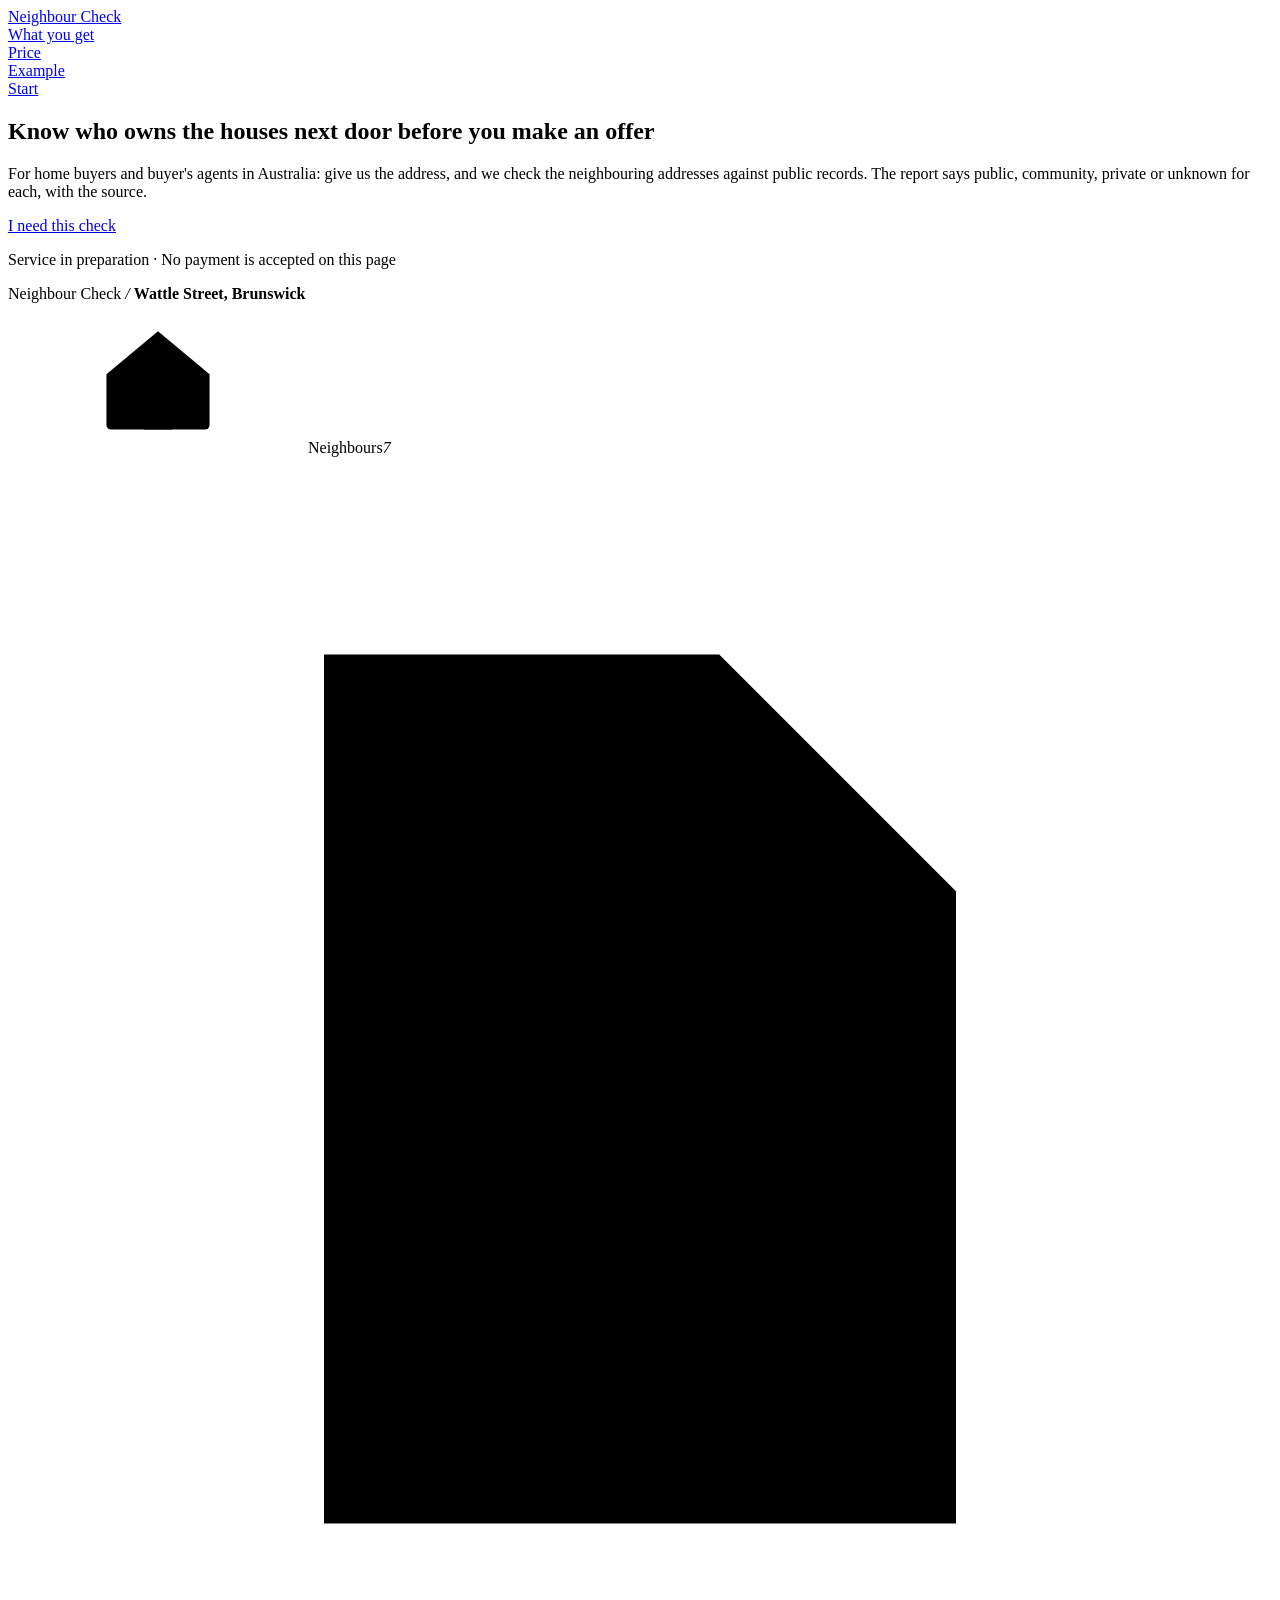
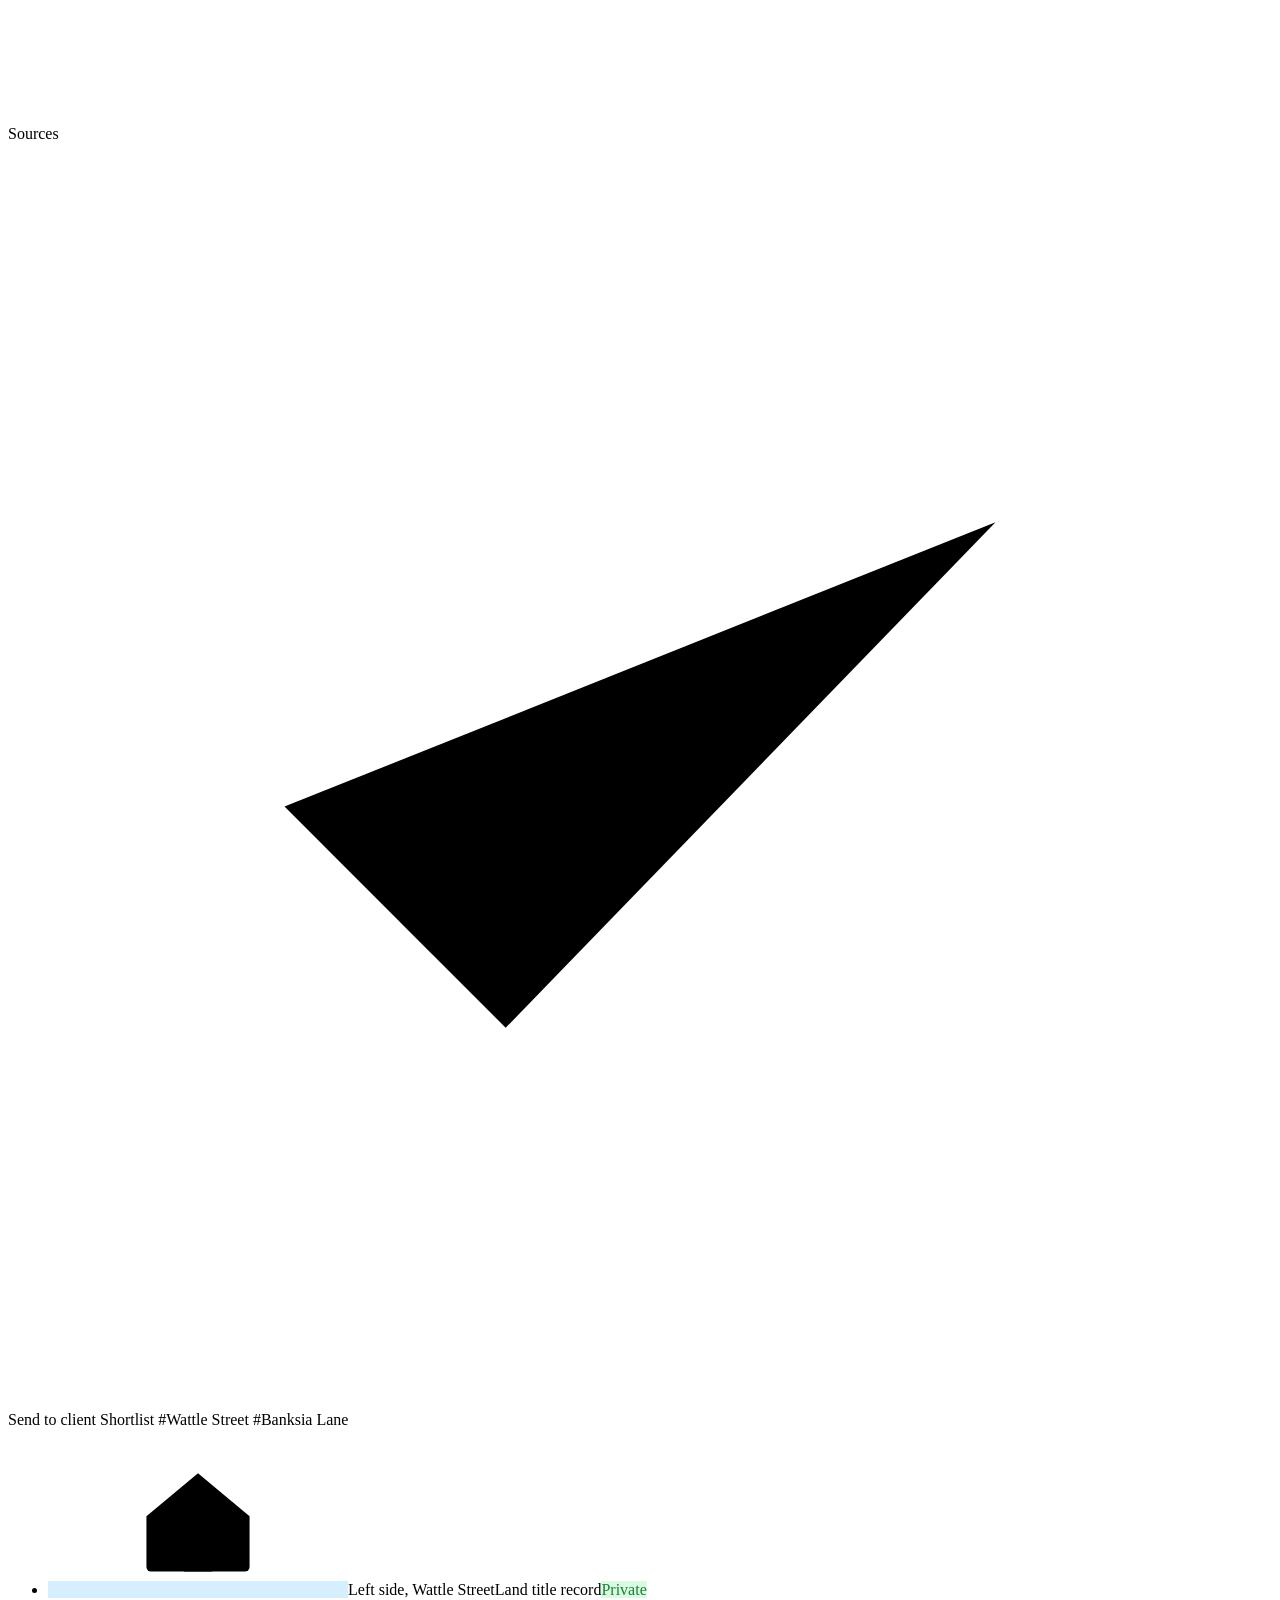
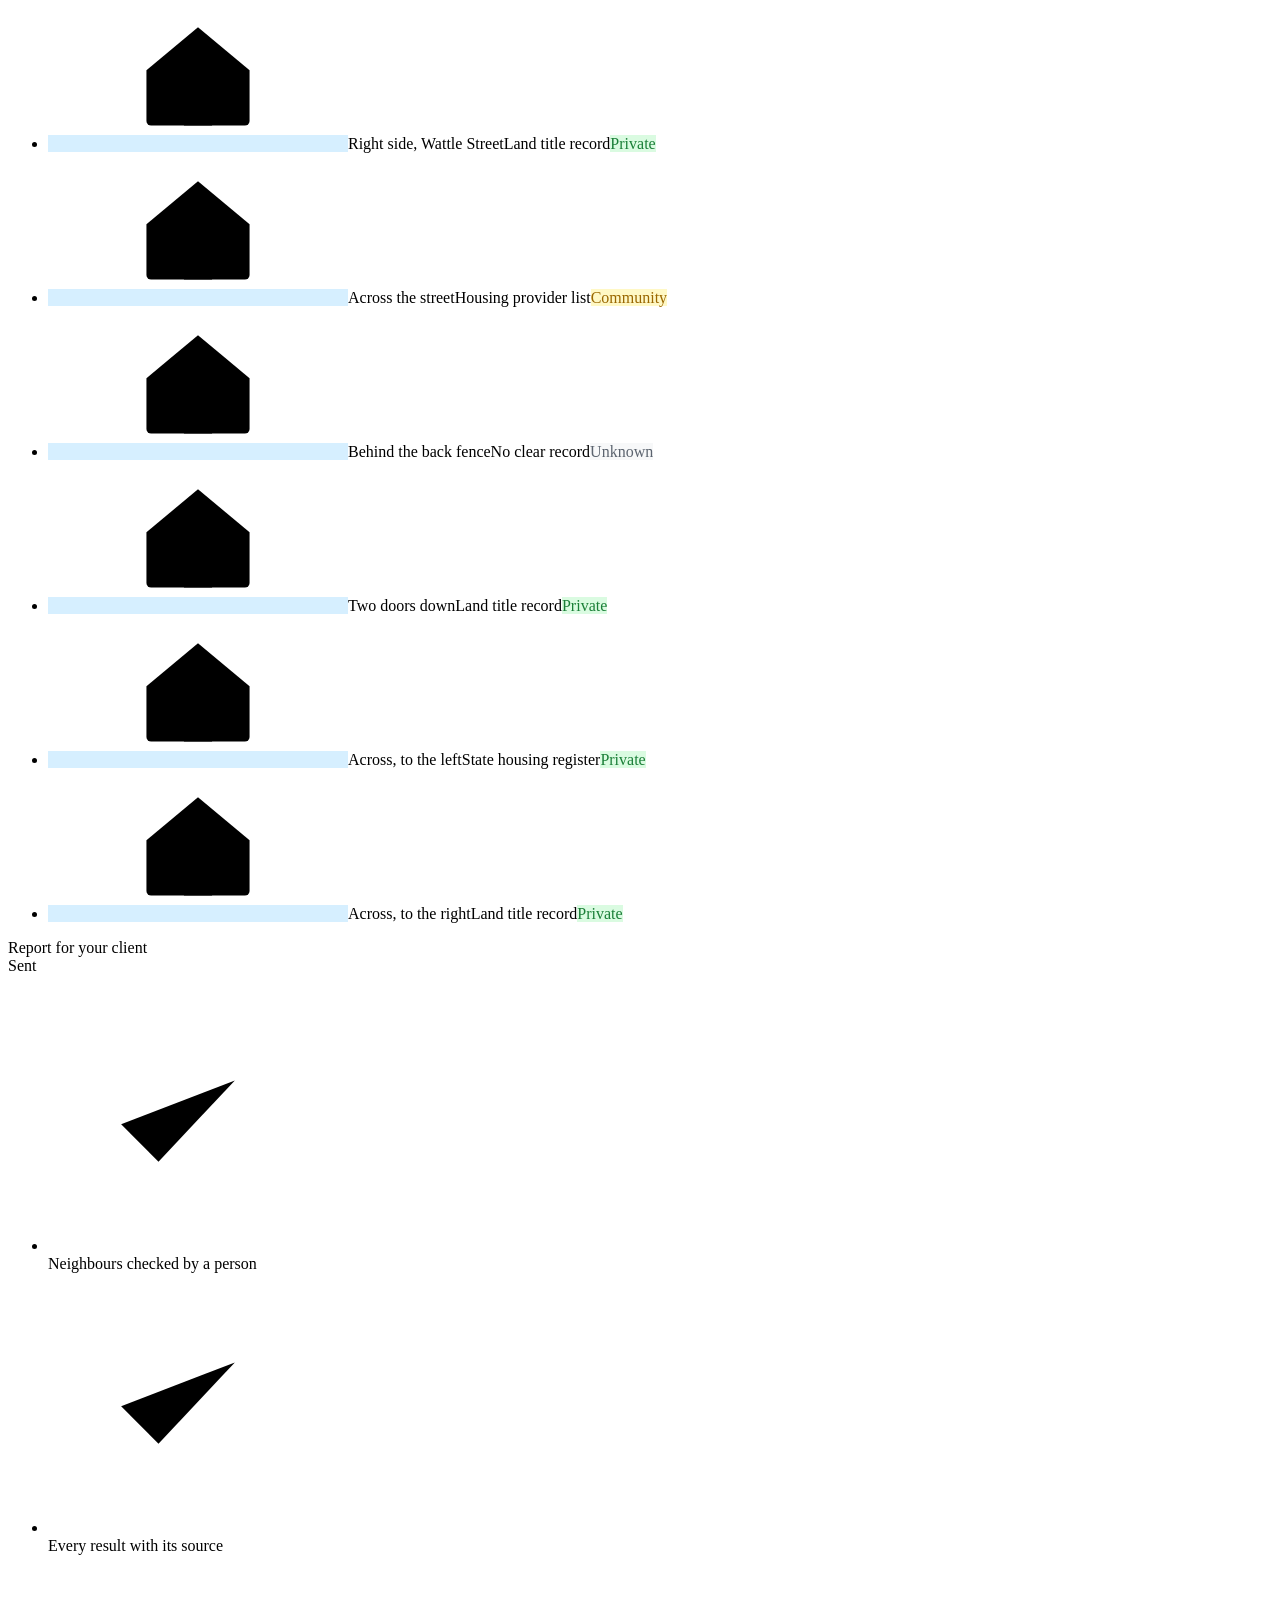
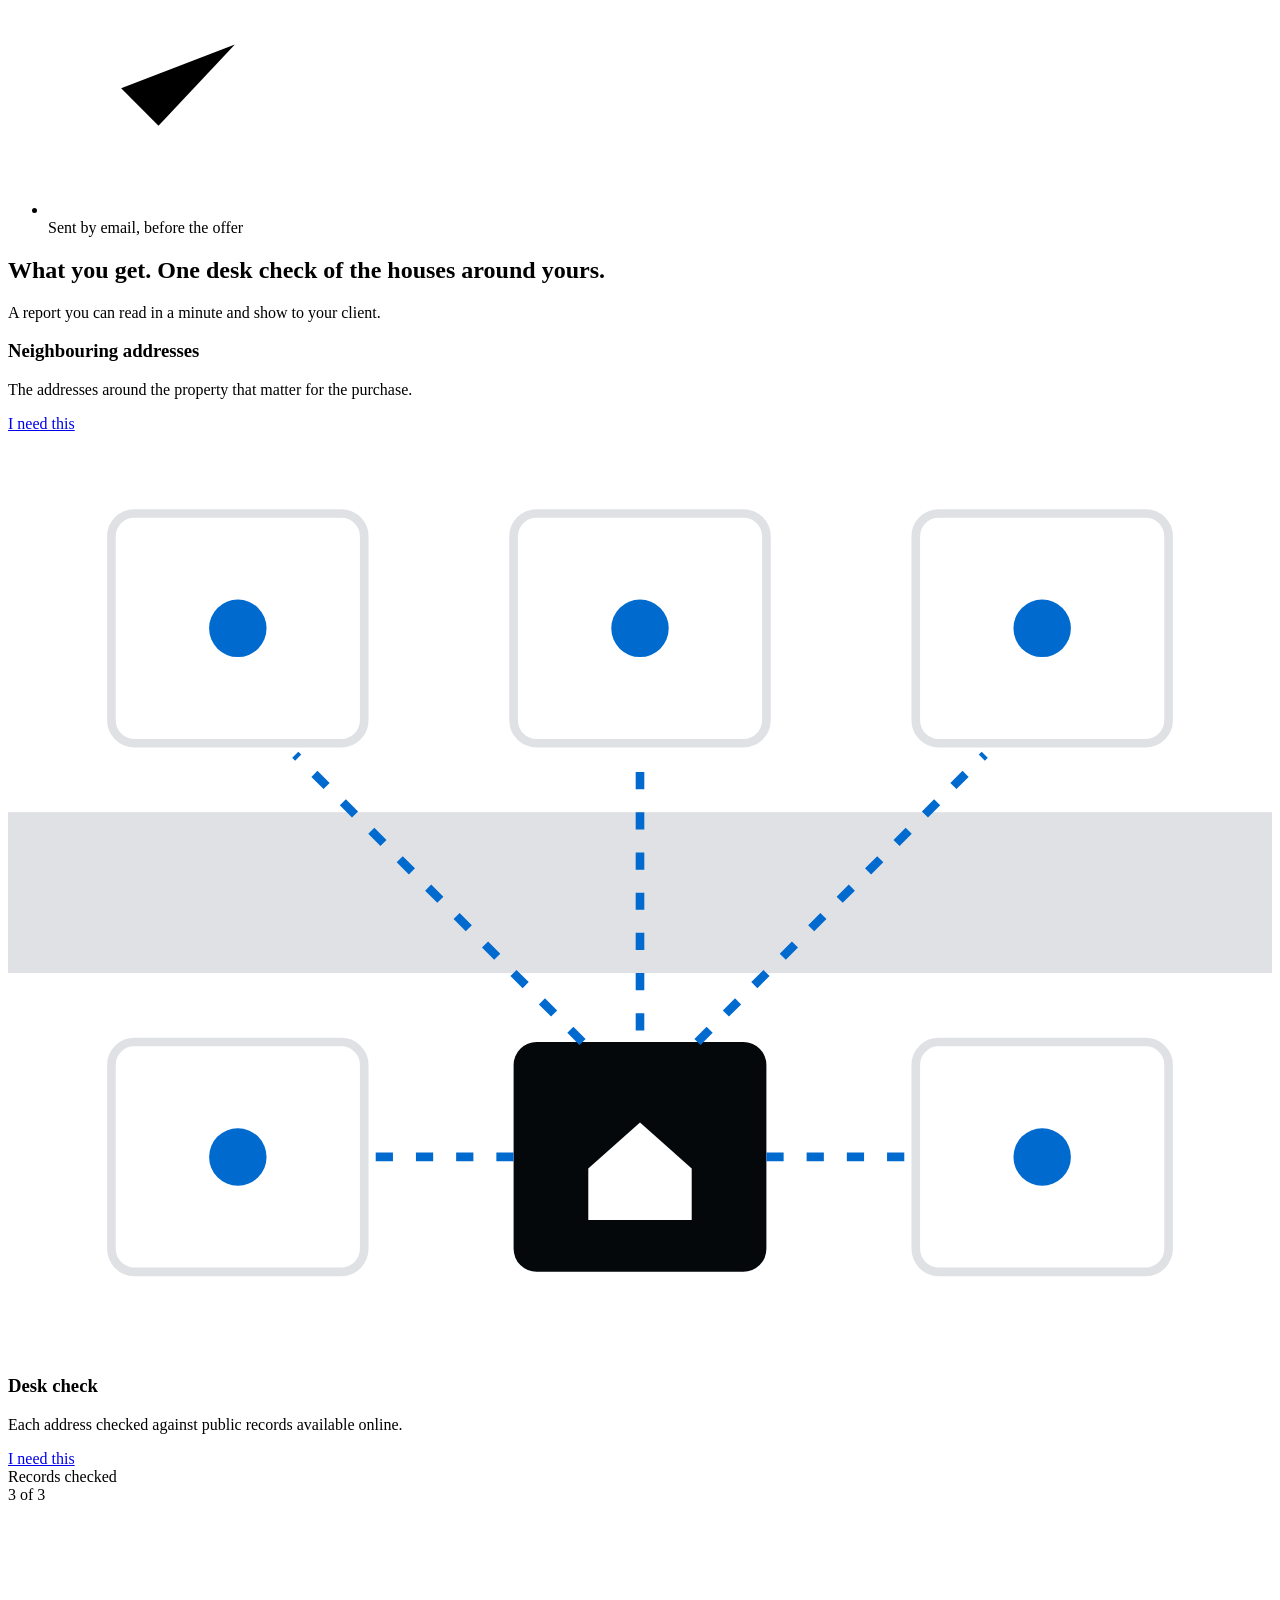
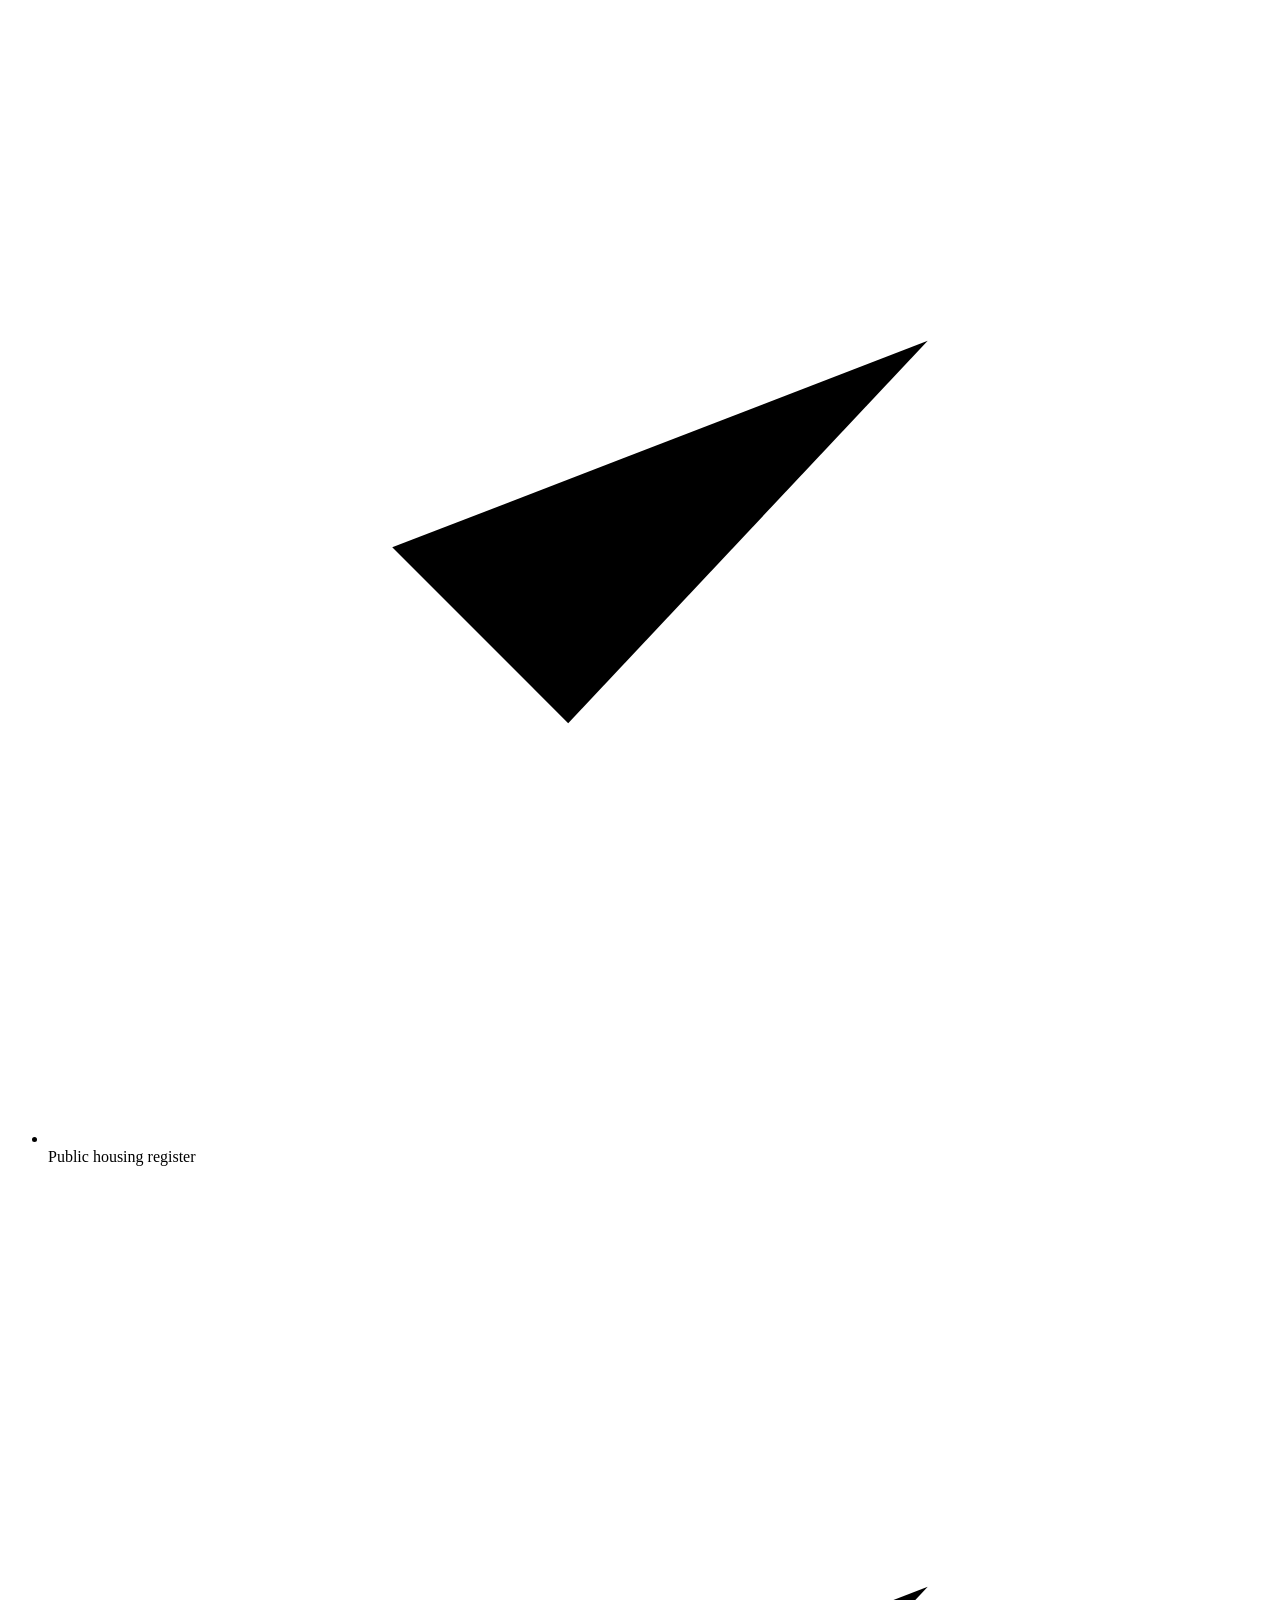
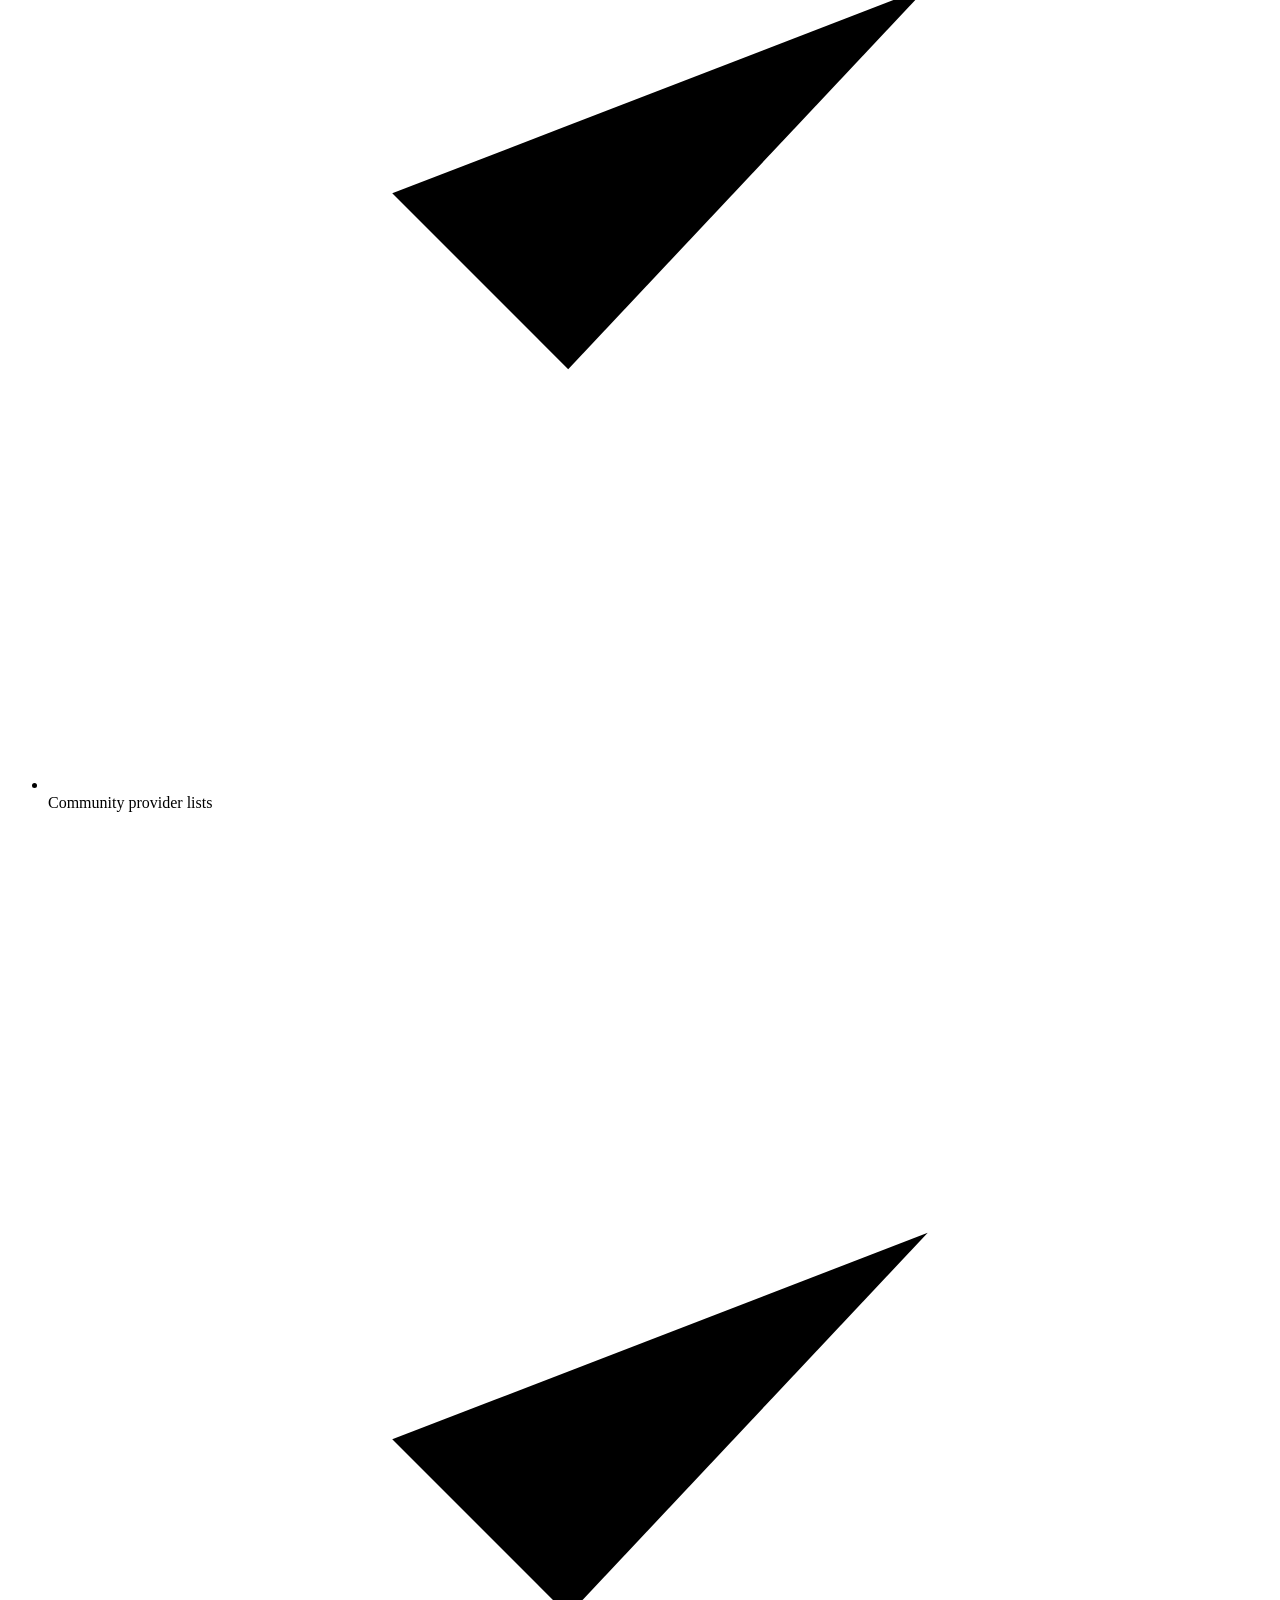
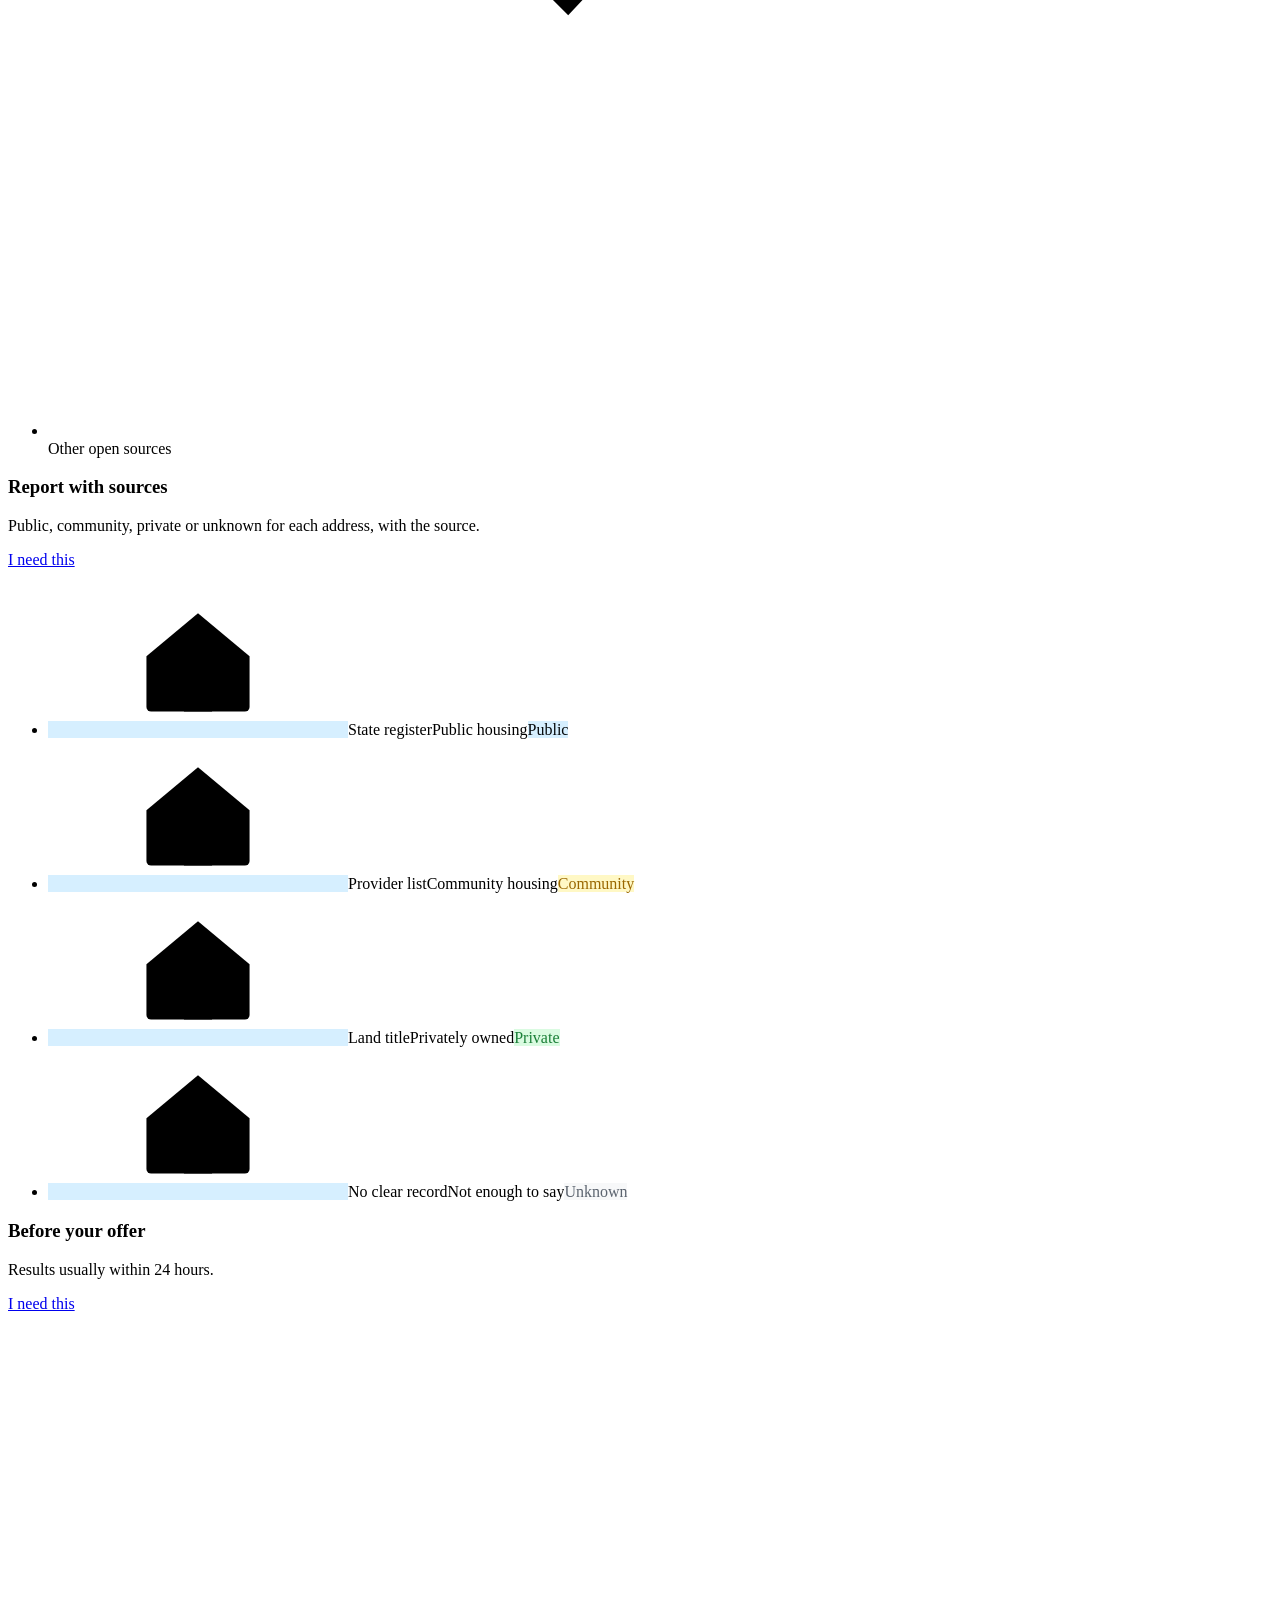
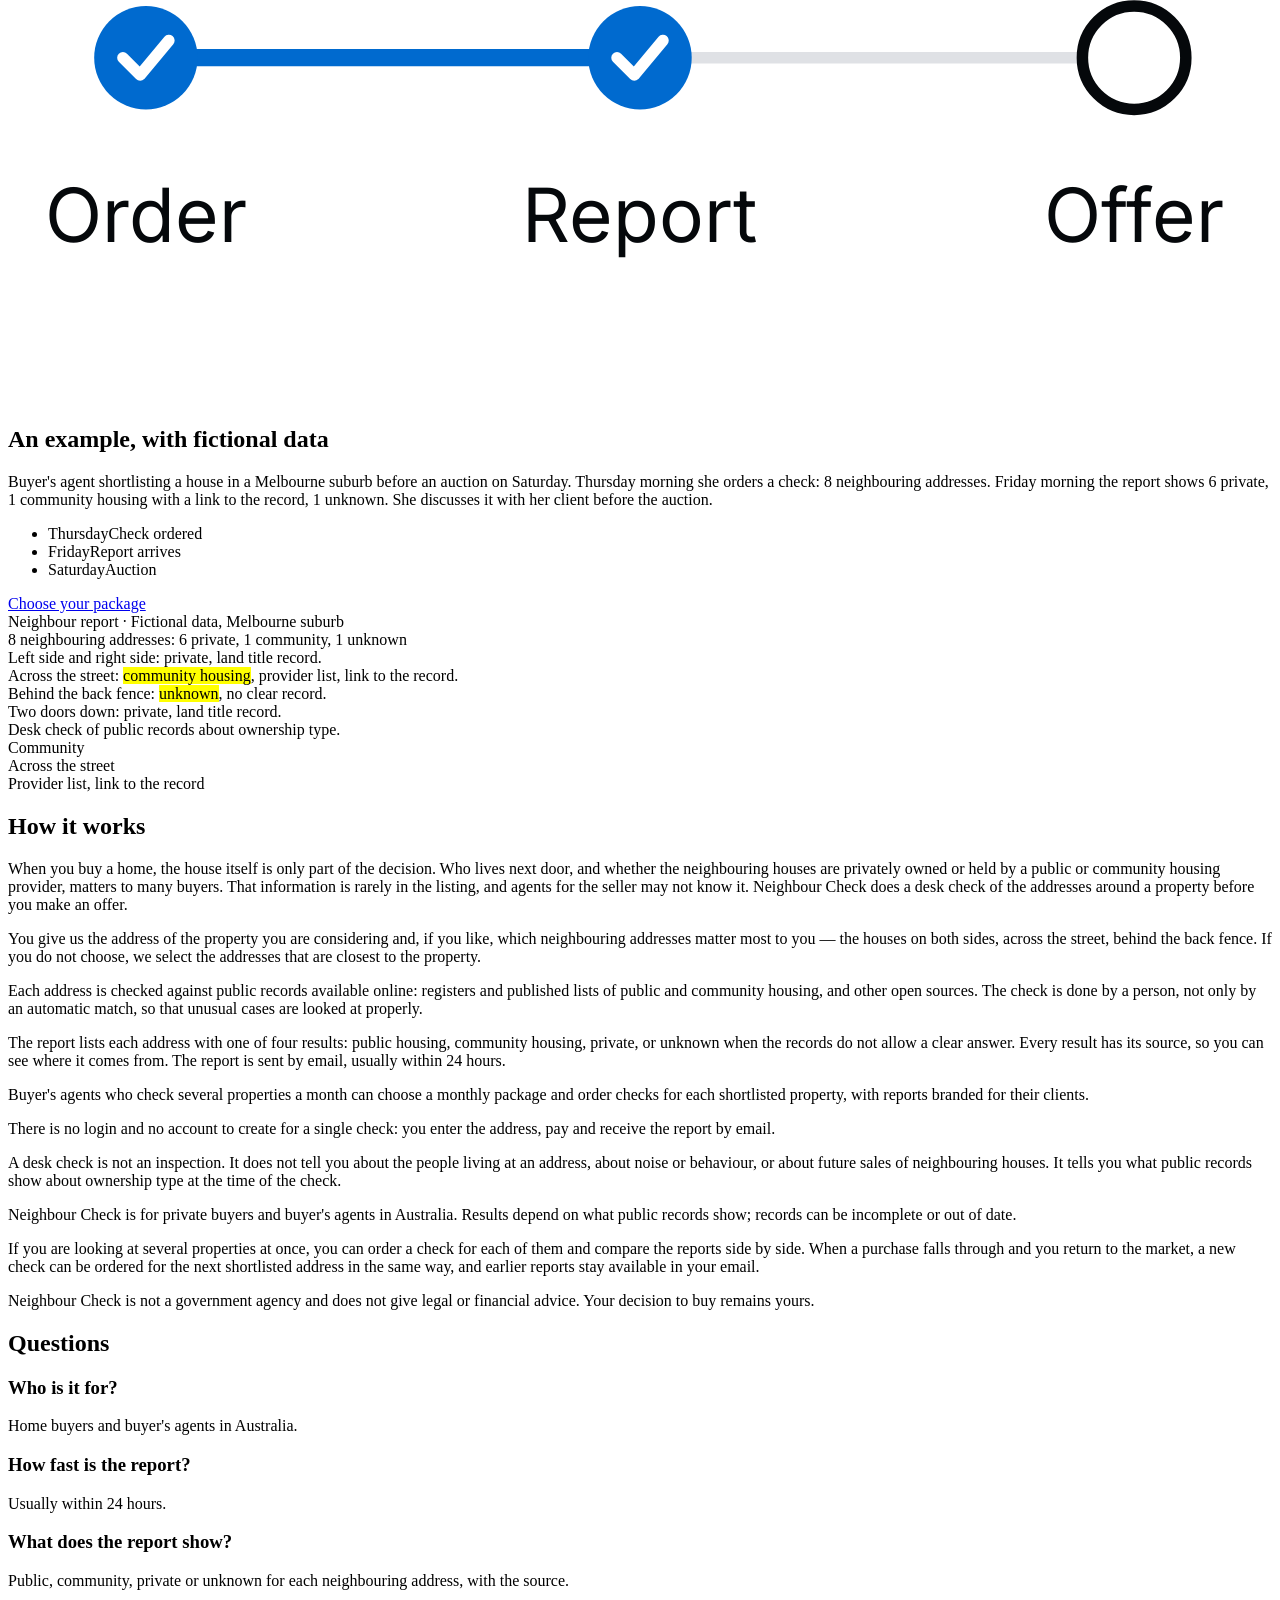
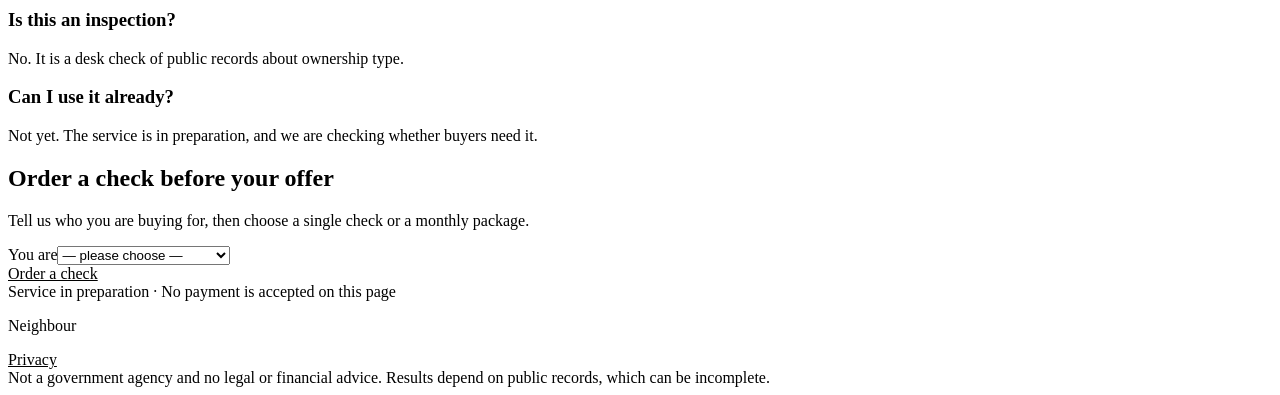
==== commit 119503e6: "Главная: одни цвета (СМ-04), шрифт Inter, светлый фон — выбор раскладки (слово Владельца 10.11.2026)" ====
--- a/index.html
+++ b/index.html
@@ -25,7 +25,7 @@
 <link rel="stylesheet" href="taste/ui/doc/fragment.css">
 <link rel="preconnect" href="https://fonts.googleapis.com">
 <link rel="preconnect" href="https://fonts.gstatic.com" crossorigin>
-<link rel="stylesheet" href="https://fonts.googleapis.com/css2?family=Outfit:wght@400..700&family=DM+Mono:wght@400;500&display=swap">
+<link rel="stylesheet" href="https://fonts.googleapis.com/css2?family=Inter:wght@400..700&display=swap">
 <link rel="stylesheet" href="variant.css">
 <script src="smoke.js" defer></script>
 <!-- faq-jsonld:start -->
@@ -87,7 +87,7 @@
 <!-- Taste Skill 2.5, built on its own files in taste/ (copied unchanged).
      type: software. deal: hero collage, nav nav-cards (plain words), close close-word, footer footer-dark,
      rhythm surface-pairs, buttons arrow, mark dots, ground sand.
-     palette mint-pink-accounts, pairing outfit (start.mjs, :root in variant.css). -->
+     palette: the smokes' house colours, font Inter, light everywhere (brief 4; :root in variant.css). -->
 
 <svg width="0" height="0" style="position:absolute" aria-hidden="true" focusable="false">
   <symbol id="nc-house" viewBox="0 0 16 16"><path d="M2.5 7.6 8 3l5.5 4.6V13a.5.5 0 0 1-.5.5H3a.5.5 0 0 1-.5-.5z"/><path d="M6.5 13.5V10h3v3.5"/></symbol>
@@ -171,15 +171,15 @@
           <div class="panel" role="img" aria-label="A street plan: the property in the middle, the five houses around it marked">
             <div class="stage"><div class="at-center" style="--w:220px">
               <svg viewBox="0 0 220 160" aria-hidden="true">
-                <rect x="0" y="66" width="220" height="28" fill="#f4ede0"/>
-                <g fill="#ffffff" stroke="#c9bda6" stroke-width="1.5">
+                <rect x="0" y="66" width="220" height="28" fill="#dfe1e5"/>
+                <g fill="#ffffff" stroke="#dfe1e5" stroke-width="1.5">
                   <rect x="18" y="14" width="44" height="40" rx="4"/><rect x="88" y="14" width="44" height="40" rx="4"/><rect x="158" y="14" width="44" height="40" rx="4"/>
                   <rect x="18" y="106" width="44" height="40" rx="4"/><rect x="158" y="106" width="44" height="40" rx="4"/>
                 </g>
-                <rect x="88" y="106" width="44" height="40" rx="4" fill="#0a0a0a"/>
-                <path d="M101 128l9-8 9 8v9h-18z" fill="#f8f8f8"/>
-                <g fill="#1f6b3a"><circle cx="40" cy="34" r="5"/><circle cx="110" cy="34" r="5"/><circle cx="180" cy="34" r="5"/><circle cx="40" cy="126" r="5"/><circle cx="180" cy="126" r="5"/></g>
-                <g stroke="#1f6b3a" stroke-width="1.5" stroke-dasharray="3 4" fill="none"><path d="M110 104V56M88 126H64M132 126h24M100 106 50 56M120 106l50-50"/></g>
+                <rect x="88" y="106" width="44" height="40" rx="4" fill="#05080b"/>
+                <path d="M101 128l9-8 9 8v9h-18z" fill="#ffffff"/>
+                <g fill="#006acf"><circle cx="40" cy="34" r="5"/><circle cx="110" cy="34" r="5"/><circle cx="180" cy="34" r="5"/><circle cx="40" cy="126" r="5"/><circle cx="180" cy="126" r="5"/></g>
+                <g stroke="#006acf" stroke-width="1.5" stroke-dasharray="3 4" fill="none"><path d="M110 104V56M88 126H64M132 126h24M100 106 50 56M120 106l50-50"/></g>
               </svg>
             </div></div>
           </div>
@@ -226,11 +226,11 @@
           <div class="panel" role="img" aria-label="Three steps: order, report, offer">
             <div class="stage"><div class="at-center" style="--w:220px">
               <svg viewBox="0 0 220 120" aria-hidden="true">
-                <path d="M24 60h172" stroke="#c9bda6" stroke-width="2"/>
-                <path d="M24 60h86" stroke="#1f6b3a" stroke-width="3" stroke-linecap="round"/>
-                <circle cx="24" cy="60" r="9" fill="#1f6b3a"/><circle cx="110" cy="60" r="9" fill="#1f6b3a"/><circle cx="196" cy="60" r="9" fill="#ffffff" stroke="#0a0a0a" stroke-width="2"/>
-                <path d="M20 60l3 3 5-6M106 60l3 3 5-6" stroke="#fff" stroke-width="2" fill="none" stroke-linecap="round" stroke-linejoin="round"/>
-                <g font-family="Outfit, system-ui, sans-serif" font-size="13" fill="#2a2622" text-anchor="middle"><text x="24" y="92">Order</text><text x="110" y="92">Report</text><text x="196" y="92">Offer</text></g>
+                <path d="M24 60h172" stroke="#dfe1e5" stroke-width="2"/>
+                <path d="M24 60h86" stroke="#006acf" stroke-width="3" stroke-linecap="round"/>
+                <circle cx="24" cy="60" r="9" fill="#006acf"/><circle cx="110" cy="60" r="9" fill="#006acf"/><circle cx="196" cy="60" r="9" fill="#ffffff" stroke="#05080b" stroke-width="2"/>
+                <path d="M20 60l3 3 5-6M106 60l3 3 5-6" stroke="#ffffff" stroke-width="2" fill="none" stroke-linecap="round" stroke-linejoin="round"/>
+                <g font-family="Inter, system-ui, sans-serif" font-size="13" fill="#05080b" text-anchor="middle"><text x="24" y="92">Order</text><text x="110" y="92">Report</text><text x="196" y="92">Offer</text></g>
               </svg>
             </div></div>
           </div>
@@ -321,7 +321,7 @@
 <!-- seo-tekst:end -->
 </main>
 
-<footer class="footer closing footer--dark ground-inverse">
+<footer class="footer closing footer--dark ground-surface">
   <div class="wrap">
     <section class="closing__cta close--word" id="start" data-view="start_view" aria-labelledby="start-h">
       <div class="section-head--split">
--- a/variant.css
+++ b/variant.css
@@ -3,15 +3,19 @@
    2. page CSS inside the visuals (the kit's references allow it there);
    3. the least needed to undo the shared base stylesheet (style.css) where it clashes with the system. */
 
-/* 1. theme (start.mjs css --page software --palette mint-pink-accounts --type outfit --radius soft) */
+/* 1. theme (start.mjs css --page software --radius soft), the values set to the smokes' house palette and
+   one font, Inter (rule СМ-04, brief 4: the same colours and font on every variant, light everywhere):
+   the inverse side and the lit ground are light too, so no block on the page is dark or tinted */
 :root {
-  --p-bg: #f8f8f8; --p-surface: #eeeeee; --p-ink: #0a0a0a; --p-muted: #6a6a6a;
-  --p-accent: #1f6b3a; --p-accent-ink: #ffffff; --p-action: #1f6b3a; --p-action-ink: #ffffff;
-  --p-inv-bg: #0a0a0a; --p-inv-surface: #171717; --p-inv-ink: #f8f8f8; --p-inv-muted: #939393;
-  --p-inv-accent: #1f6b3a; --p-inv-accent-ink: #ffffff; --p-inv-action: #1f6b3a; --p-inv-action-ink: #ffffff;
-  --font-display: "Outfit", system-ui, sans-serif;
-  --font-text: "Outfit", system-ui, sans-serif;
-  --font-mono: "DM Mono", ui-monospace, "SFMono-Regular", Menlo, Consolas, monospace;
+  --p-bg: #fcfcfc; --p-surface: #f7f8f9; --p-ink: #05080b; --p-muted: #5c646f;
+  --p-accent: #006acf; --p-accent-ink: #ffffff; --p-action: #006acf; --p-action-ink: #ffffff;
+  --p-inv-bg: #f7f8f9; --p-inv-surface: #ffffff; --p-inv-ink: #05080b; --p-inv-muted: #5c646f;
+  --p-inv-accent: #006acf; --p-inv-accent-ink: #ffffff; --p-inv-action: #006acf; --p-inv-action-ink: #ffffff;
+  --ground-bg: #f7f8f9; --ground-surface: #ffffff; --ground-ink: #05080b; --ground-muted: #5c646f; --ground-accent: #006acf;
+  --card: #ffffff; --line: #dfe1e5;
+  --font-display: "Inter", system-ui, sans-serif;
+  --font-text: "Inter", system-ui, sans-serif;
+  --font-mono: "Inter", system-ui, sans-serif;
   --display-weight: 400;
   --display-tracking: -0.03em;
   --display-tracking-xl: -0.04em;
@@ -32,10 +36,13 @@
 .ui-check.is-done .ui-check__label::after { transform: scaleX(0); }
 /* the four results of a report */
 .ui-win__st[data-kind] { box-shadow: none; }
-.ui-win__st[data-kind="private"] { color: #17673f; background: #e7f4ec; }
-.ui-win__st[data-kind="community"] { color: #8a5300; background: #fdf0dc; }
-.ui-win__st[data-kind="public"] { color: #1f5f99; background: #e2eef9; }
-.ui-win__st[data-kind="unknown"] { color: #50565c; background: #eceae4; }
+.ui-win__st[data-kind="private"] { color: #1a7f37; background: #dafbe1; }
+.ui-win__st[data-kind="community"] { color: #9a6700; background: #fff8c5; }
+.ui-win__st[data-kind="public"] { color: #05080b; background: #d6efff; }
+.ui-win__st[data-kind="unknown"] { color: #5c646f; background: #f7f8f9; }
+/* the drawn avatars: the palette's soft accent instead of the kit's five hues; the focus ring in its own blue */
+.ui-avatar[data-tone] { background: #d6efff; color: #05080b; }
+:focus-visible { outline-color: #0086dd; }
 
 /* 3. the shared base stylesheet, undone where it clashes */
 .wrap { max-width: none; }
@@ -46,5 +53,5 @@
 .btn { margin-top: 0; }
 .card span { color: inherit; font-size: inherit; line-height: inherit; }
 footer a { color: inherit; }
-footer .muted { margin: 0; }
+footer .muted { margin: 0; color: var(--muted); }
 footer .closing__cta { padding: 0; }
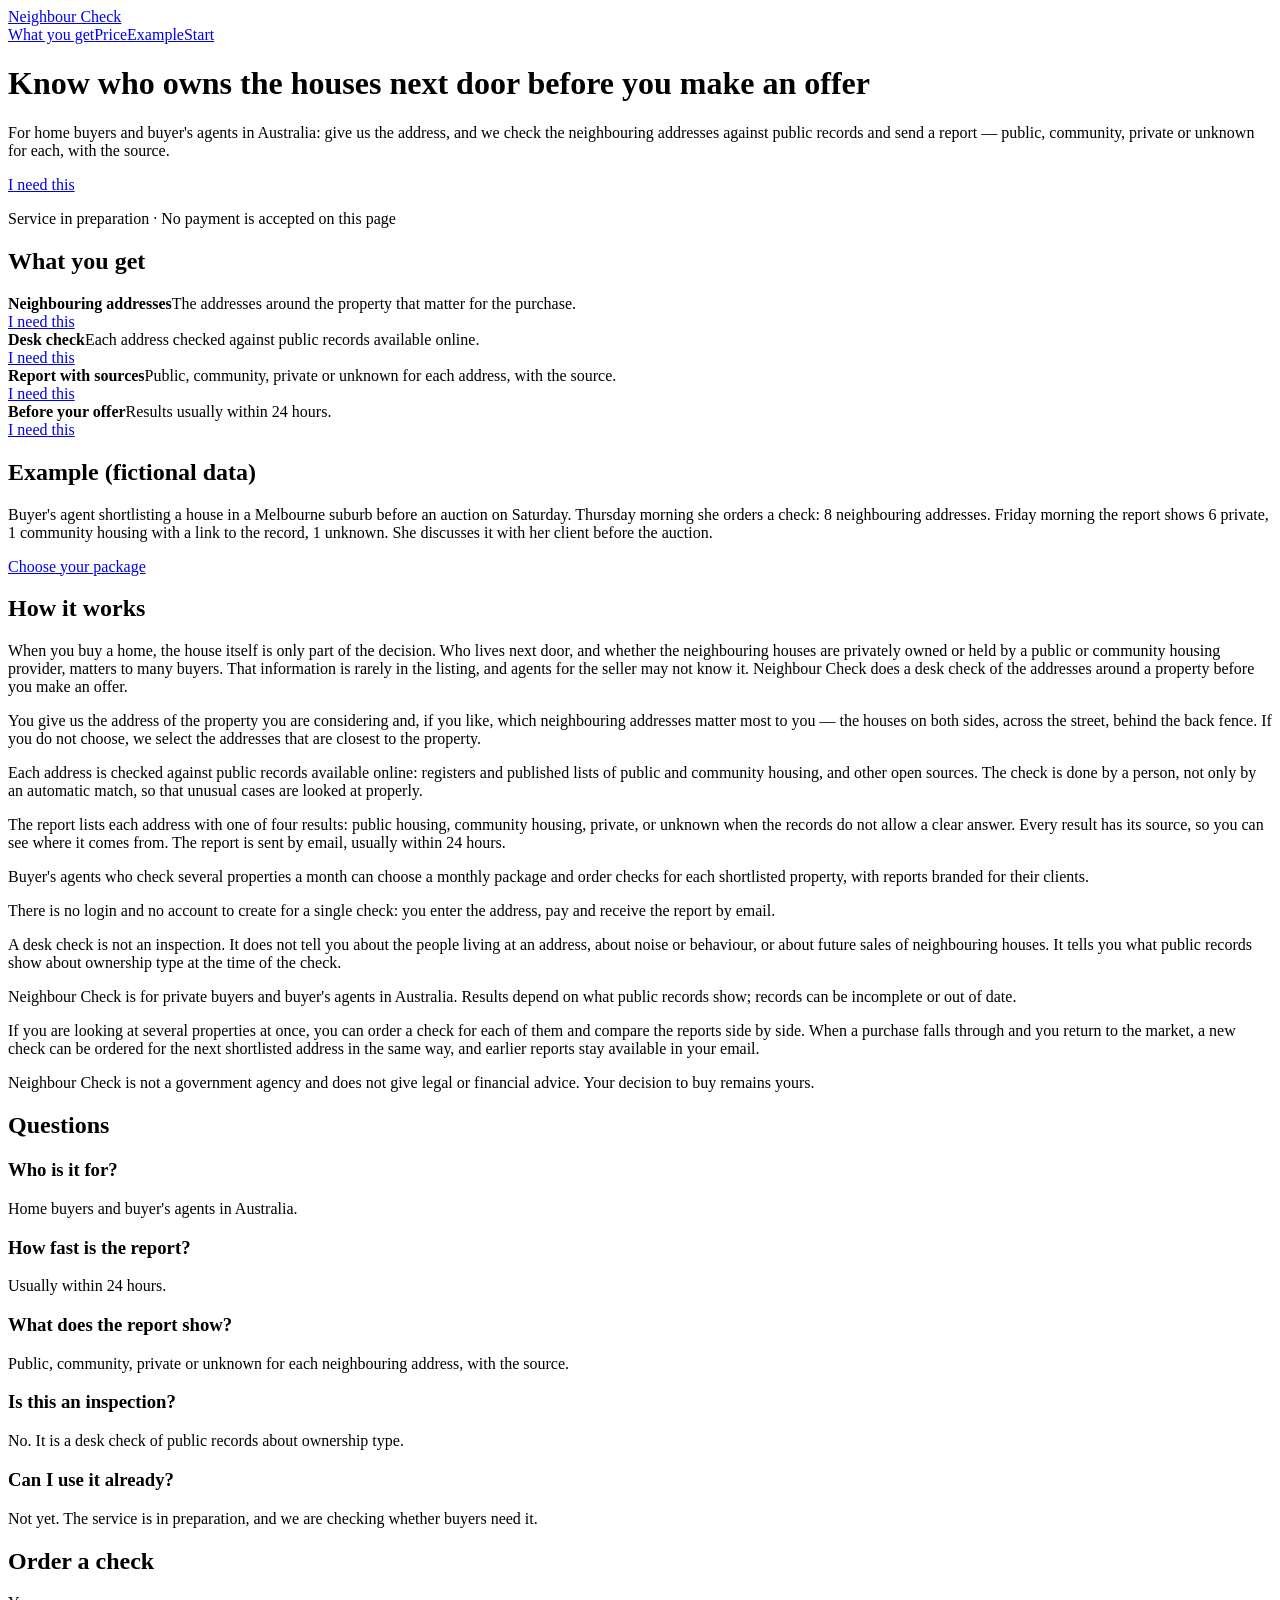
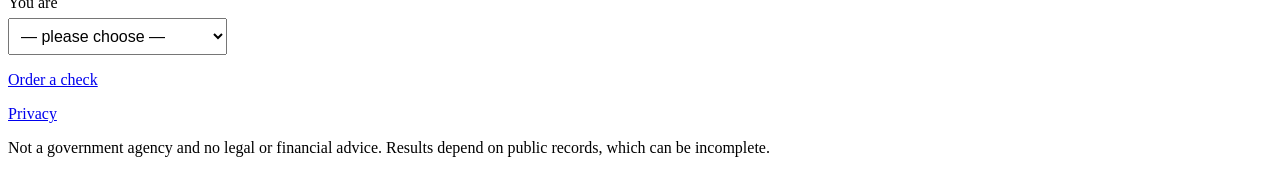
==== commit f83f66a1: "Главная: прежний вид — сравнение дизайна перенесено на тестовый домен (слово Владельца 10.11.2026, «" ====
--- a/index.html
+++ b/index.html
@@ -1,5 +1,5 @@
 <!doctype html>
-<html lang="en-AU" data-type="software" data-radius="soft" data-ground="sand" data-buttons="arrow" data-motion>
+<html lang="en-AU">
 <head>
 <meta charset="utf-8">
 <!-- Google Tag Manager -->
@@ -15,18 +15,6 @@
 <meta name="description" content="For home buyers and buyer&#x27;s agents in Australia: the addresses next to a property checked against public housing registers, before an offer.">
 <link rel="icon" href="favicon.svg">
 <link rel="stylesheet" href="style.css">
-<link rel="stylesheet" href="taste/system.css">
-<link rel="stylesheet" href="taste/ui/cards.css">
-<link rel="stylesheet" href="taste/motion/motion.css">
-<link rel="stylesheet" href="taste/layout/layout.css">
-<link rel="stylesheet" href="taste/ui/base.css">
-<link rel="stylesheet" href="taste/ui/window/fragment.css">
-<link rel="stylesheet" href="taste/ui/checklist/fragment.css">
-<link rel="stylesheet" href="taste/ui/doc/fragment.css">
-<link rel="preconnect" href="https://fonts.googleapis.com">
-<link rel="preconnect" href="https://fonts.gstatic.com" crossorigin>
-<link rel="stylesheet" href="https://fonts.googleapis.com/css2?family=Inter:wght@400..700&display=swap">
-<link rel="stylesheet" href="variant.css">
 <script src="smoke.js" defer></script>
 <!-- faq-jsonld:start -->
 <script type="application/ld+json">
@@ -84,263 +72,74 @@
 <noscript><iframe src="https://www.googletagmanager.com/ns.html?id=GTM-PMKB9MPH"
 height="0" width="0" style="display:none;visibility:hidden"></iframe></noscript>
 <!-- End Google Tag Manager (noscript) -->
-<!-- Taste Skill 2.5, built on its own files in taste/ (copied unchanged).
-     type: software. deal: hero collage, nav nav-cards (plain words), close close-word, footer footer-dark,
-     rhythm surface-pairs, buttons arrow, mark dots, ground sand.
-     palette: the smokes' house colours, font Inter, light everywhere (brief 4; :root in variant.css). -->
 
-<svg width="0" height="0" style="position:absolute" aria-hidden="true" focusable="false">
-  <symbol id="nc-house" viewBox="0 0 16 16"><path d="M2.5 7.6 8 3l5.5 4.6V13a.5.5 0 0 1-.5.5H3a.5.5 0 0 1-.5-.5z"/><path d="M6.5 13.5V10h3v3.5"/></symbol>
-</svg>
+<header><div class="wrap">
+  <div class="logo"><a href="index.html" data-ev="click_logo_home">Neighbour Check</a></div>
+  <nav class="top"><a href="#what" data-ev="click_nav_what">What you get</a><a href="price.html" data-ev="click_nav_price">Price</a><a href="#example" data-ev="click_nav_example">Example</a><a href="#start" data-ev="click_nav_start">Start</a></nav>
+</div></header>
 
-<header class="nav">
-  <div class="wrap nav__bar">
-    <a class="nav__logo" href="index.html" data-ev="click_logo_home"><span class="mark" data-mark="dots" aria-hidden="true"></span>Neighbour Check</a>
-    <nav class="nav__links" aria-label="Main">
-      <div class="nav__item"><a class="nav__link" href="#what" data-ev="click_nav_what">What you get</a></div>
-      <div class="nav__item"><a class="nav__link" href="price.html" data-ev="click_nav_price">Price</a></div>
-      <div class="nav__item"><a class="nav__link" href="#example" data-ev="click_nav_example">Example</a></div>
-    </nav>
-    <div class="nav__actions">
-      <a class="btn btn--primary" href="#start" data-ev="click_nav_start">Start</a>
-    </div>
+<div class="wrap">
+  <div class="hero">
+    <h1>Know who owns the houses next door before you make an offer</h1>
+    <p class="sub">For home buyers and buyer's agents in Australia: give us the address, and we check the neighbouring addresses against public records and send a report — public, community, private or unknown for each, with the source.</p>
+    <a class="cta" href="price.html" data-ev="cta_click">I need this</a>
+    <p class="cta-note">Service in preparation · No payment is accepted on this page</p>
   </div>
-</header>
 
-<main id="top">
-  <section class="hero hero--collage" data-enter aria-labelledby="hero-h">
-    <div class="wrap"><div class="hero-text grid hero__grid">
-      <div class="hero__text span-5">
-        <h1 id="hero-h">Know who owns the houses next door before you make an offer</h1>
-        <p class="hero__lead">For home buyers and buyer's agents in Australia: give us the address, and we check the neighbouring addresses against public records. The report says public, community, private or unknown for each, with the source.</p>
-        <div class="btn-row"><a class="btn btn--primary" href="price.html" data-ev="cta_click">I need this check</a></div>
-        <p class="hero__proof">Service in preparation · No payment is accepted on this page</p>
-      </div>
-      <div class="hero__art span-6 start-7" role="img" aria-label="A Neighbour Check report: the addresses around a house, each marked private, community or unknown with its source">
-        <div class="ly-piece ly-piece--main ui ui-panel ui-win" aria-hidden="true">
-          <div class="ui-win__bar">
-            <span class="ui-dots"><i></i><i></i><i></i></span>
-            <span class="ui-win__crumb">Neighbour Check <i>/</i> <b>Wattle Street, Brunswick</b></span>
-          </div>
-          <div class="ui-win__body">
-            <nav class="ui-win__side">
-              <span class="ui-win__nav is-on"><svg class="ui-icon"><use href="#nc-house"/></svg>Neighbours<em>7</em></span>
-              <span class="ui-win__nav"><svg class="ui-icon" viewBox="0 0 16 16"><path d="M4 2.5h5l3 3v8H4z"/><path d="M9 2.5v3h3"/></svg>Sources</span>
-              <span class="ui-win__nav"><svg class="ui-icon" viewBox="0 0 16 16"><path d="m3.5 8.4 2.8 2.8 6.2-6.4"/></svg>Send to client</span>
-              <span class="ui-win__label">Shortlist</span>
-              <span class="ui-win__nav"><span class="ui-win__hash">#</span>Wattle Street</span>
-              <span class="ui-win__nav"><span class="ui-win__hash">#</span>Banksia Lane</span>
-            </nav>
-            <div class="ui-win__main">
-              <ul class="ui-win__rows">
-                <li class="ui-win__row"><span class="ui-avatar" data-tone="3"><svg class="ui-icon"><use href="#nc-house"/></svg></span><span class="ui-win__who">Left side, Wattle Street</span><span class="ui-win__sub">Land title record</span><span class="ui-win__st" data-kind="private">Private</span></li>
-                <li class="ui-win__row"><span class="ui-avatar" data-tone="3"><svg class="ui-icon"><use href="#nc-house"/></svg></span><span class="ui-win__who">Right side, Wattle Street</span><span class="ui-win__sub">Land title record</span><span class="ui-win__st" data-kind="private">Private</span></li>
-                <li class="ui-win__row is-sel"><span class="ui-avatar" data-tone="2"><svg class="ui-icon"><use href="#nc-house"/></svg></span><span class="ui-win__who">Across the street</span><span class="ui-win__sub">Housing provider list</span><span class="ui-win__st" data-kind="community">Community</span></li>
-                <li class="ui-win__row"><span class="ui-avatar" data-tone="5"><svg class="ui-icon"><use href="#nc-house"/></svg></span><span class="ui-win__who">Behind the back fence</span><span class="ui-win__sub">No clear record</span><span class="ui-win__st" data-kind="unknown">Unknown</span></li>
-                <li class="ui-win__row"><span class="ui-avatar" data-tone="3"><svg class="ui-icon"><use href="#nc-house"/></svg></span><span class="ui-win__who">Two doors down</span><span class="ui-win__sub">Land title record</span><span class="ui-win__st" data-kind="private">Private</span></li>
-                <li class="ui-win__row"><span class="ui-avatar" data-tone="3"><svg class="ui-icon"><use href="#nc-house"/></svg></span><span class="ui-win__who">Across, to the left</span><span class="ui-win__sub">State housing register</span><span class="ui-win__st" data-kind="private">Private</span></li>
-                <li class="ui-win__row"><span class="ui-avatar" data-tone="3"><svg class="ui-icon"><use href="#nc-house"/></svg></span><span class="ui-win__who">Across, to the right</span><span class="ui-win__sub">Land title record</span><span class="ui-win__st" data-kind="private">Private</span></li>
-              </ul>
-            </div>
-          </div>
-        </div>
-        <div class="ly-piece ly-piece--note ui ui-panel ui-checks" aria-hidden="true">
-          <div class="ui-checks__head"><div class="ui-title">Report for your client</div><span class="ui-spacer"></span><div class="ui-meta">Sent</div></div>
-          <div class="ui-checks__bar"><i style="--k:1"></i></div>
-          <ul class="ui-checks__list">
-            <li class="ui-check is-done"><span class="ui-check__box"><svg viewBox="0 0 16 16"><path d="m4.5 8.2 2.3 2.3 4.7-5"/></svg></span><span class="ui-check__label">Neighbours checked by a person</span></li>
-            <li class="ui-check is-done"><span class="ui-check__box"><svg viewBox="0 0 16 16"><path d="m4.5 8.2 2.3 2.3 4.7-5"/></svg></span><span class="ui-check__label">Every result with its source</span></li>
-            <li class="ui-check is-done"><span class="ui-check__box"><svg viewBox="0 0 16 16"><path d="m4.5 8.2 2.3 2.3 4.7-5"/></svg></span><span class="ui-check__label">Sent by email, before the offer</span></li>
-          </ul>
-        </div>
-      </div>
-    </div></div>
-  </section>
-
-  <section class="section" id="what" data-view="features_view" aria-labelledby="what-h">
-    <div class="wrap">
-      <div class="section-head">
-        <h2 id="what-h">What you get. <span class="muted">One desk check of the houses around yours.</span></h2>
-        <p>A report you can read in a minute and show to your client.</p>
-      </div>
-      <div class="grid">
-        <article class="card card--row card--open span-3">
-          <h3>Neighbouring addresses</h3>
-          <p>The addresses around the property that matter for the purchase.</p>
-          <a class="link" href="price.html" data-ev="feature_addresses">I need this</a>
-          <div class="panel" role="img" aria-label="A street plan: the property in the middle, the five houses around it marked">
-            <div class="stage"><div class="at-center" style="--w:220px">
-              <svg viewBox="0 0 220 160" aria-hidden="true">
-                <rect x="0" y="66" width="220" height="28" fill="#dfe1e5"/>
-                <g fill="#ffffff" stroke="#dfe1e5" stroke-width="1.5">
-                  <rect x="18" y="14" width="44" height="40" rx="4"/><rect x="88" y="14" width="44" height="40" rx="4"/><rect x="158" y="14" width="44" height="40" rx="4"/>
-                  <rect x="18" y="106" width="44" height="40" rx="4"/><rect x="158" y="106" width="44" height="40" rx="4"/>
-                </g>
-                <rect x="88" y="106" width="44" height="40" rx="4" fill="#05080b"/>
-                <path d="M101 128l9-8 9 8v9h-18z" fill="#ffffff"/>
-                <g fill="#006acf"><circle cx="40" cy="34" r="5"/><circle cx="110" cy="34" r="5"/><circle cx="180" cy="34" r="5"/><circle cx="40" cy="126" r="5"/><circle cx="180" cy="126" r="5"/></g>
-                <g stroke="#006acf" stroke-width="1.5" stroke-dasharray="3 4" fill="none"><path d="M110 104V56M88 126H64M132 126h24M100 106 50 56M120 106l50-50"/></g>
-              </svg>
-            </div></div>
-          </div>
-        </article>
-        <article class="card card--row card--open span-3">
-          <h3>Desk check</h3>
-          <p>Each address checked against public records available online.</p>
-          <a class="link" href="price.html" data-ev="feature_check">I need this</a>
-          <div class="panel" role="img" aria-label="The three kinds of public records each address is checked against">
-            <div class="stage"><div class="at-rise fit" style="--ax:16px;--ay:32px">
-              <div class="ui ui-panel ui-checks" aria-hidden="true">
-                <div class="ui-checks__head"><div class="ui-title">Records checked</div><span class="ui-spacer"></span><div class="ui-meta">3 of 3</div></div>
-                <div class="ui-checks__bar"><i style="--k:1"></i></div>
-                <ul class="ui-checks__list">
-                  <li class="ui-check is-done"><span class="ui-check__box"><svg viewBox="0 0 16 16"><path d="m4.5 8.2 2.3 2.3 4.7-5"/></svg></span><span class="ui-check__label">Public housing register</span></li>
-                  <li class="ui-check is-done"><span class="ui-check__box"><svg viewBox="0 0 16 16"><path d="m4.5 8.2 2.3 2.3 4.7-5"/></svg></span><span class="ui-check__label">Community provider lists</span></li>
-                  <li class="ui-check is-done"><span class="ui-check__box"><svg viewBox="0 0 16 16"><path d="m4.5 8.2 2.3 2.3 4.7-5"/></svg></span><span class="ui-check__label">Other open sources</span></li>
-                </ul>
-              </div>
-            </div></div>
-          </div>
-        </article>
-        <article class="card card--row card--open span-3">
-          <h3>Report with sources</h3>
-          <p>Public, community, private or unknown for each address, with the source.</p>
-          <a class="link" href="price.html" data-ev="feature_report">I need this</a>
-          <div class="panel" role="img" aria-label="The four results a report can give: public, community, private, unknown">
-            <div class="stage"><div class="at-rise fit" style="--ax:16px;--ay:32px">
-              <div class="ui ui-panel ui-win ui-win--compact" aria-hidden="true">
-                <ul class="ui-win__rows">
-                  <li class="ui-win__row"><span class="ui-avatar" data-tone="4"><svg class="ui-icon"><use href="#nc-house"/></svg></span><span class="ui-win__who">State register</span><span class="ui-win__sub">Public housing</span><span class="ui-win__st" data-kind="public">Public</span></li>
-                  <li class="ui-win__row"><span class="ui-avatar" data-tone="2"><svg class="ui-icon"><use href="#nc-house"/></svg></span><span class="ui-win__who">Provider list</span><span class="ui-win__sub">Community housing</span><span class="ui-win__st" data-kind="community">Community</span></li>
-                  <li class="ui-win__row"><span class="ui-avatar" data-tone="3"><svg class="ui-icon"><use href="#nc-house"/></svg></span><span class="ui-win__who">Land title</span><span class="ui-win__sub">Privately owned</span><span class="ui-win__st" data-kind="private">Private</span></li>
-                  <li class="ui-win__row"><span class="ui-avatar" data-tone="5"><svg class="ui-icon"><use href="#nc-house"/></svg></span><span class="ui-win__who">No clear record</span><span class="ui-win__sub">Not enough to say</span><span class="ui-win__st" data-kind="unknown">Unknown</span></li>
-                </ul>
-              </div>
-            </div></div>
-          </div>
-        </article>
-        <article class="card card--row card--open span-3">
-          <h3>Before your offer</h3>
-          <p>Results usually within 24 hours.</p>
-          <a class="link" href="price.html" data-ev="feature_fast">I need this</a>
-          <div class="panel" role="img" aria-label="Three steps: order, report, offer">
-            <div class="stage"><div class="at-center" style="--w:220px">
-              <svg viewBox="0 0 220 120" aria-hidden="true">
-                <path d="M24 60h172" stroke="#dfe1e5" stroke-width="2"/>
-                <path d="M24 60h86" stroke="#006acf" stroke-width="3" stroke-linecap="round"/>
-                <circle cx="24" cy="60" r="9" fill="#006acf"/><circle cx="110" cy="60" r="9" fill="#006acf"/><circle cx="196" cy="60" r="9" fill="#ffffff" stroke="#05080b" stroke-width="2"/>
-                <path d="M20 60l3 3 5-6M106 60l3 3 5-6" stroke="#ffffff" stroke-width="2" fill="none" stroke-linecap="round" stroke-linejoin="round"/>
-                <g font-family="Inter, system-ui, sans-serif" font-size="13" fill="#05080b" text-anchor="middle"><text x="24" y="92">Order</text><text x="110" y="92">Report</text><text x="196" y="92">Offer</text></g>
-              </svg>
-            </div></div>
-          </div>
-        </article>
-      </div>
+  <section id="what" data-view="features_view">
+    <h2>What you get</h2>
+    <div class="grid">
+      <div class="card"><b>Neighbouring addresses</b><span>The addresses around the property that matter for the purchase.</span><br><a class="btn" href="price.html" data-ev="feature_addresses">I need this</a></div>
+      <div class="card"><b>Desk check</b><span>Each address checked against public records available online.</span><br><a class="btn" href="price.html" data-ev="feature_check">I need this</a></div>
+      <div class="card"><b>Report with sources</b><span>Public, community, private or unknown for each address, with the source.</span><br><a class="btn" href="price.html" data-ev="feature_report">I need this</a></div>
+      <div class="card"><b>Before your offer</b><span>Results usually within 24 hours.</span><br><a class="btn" href="price.html" data-ev="feature_fast">I need this</a></div>
     </div>
   </section>
 
-  <section class="section ground-surface" id="example" data-view="example_view" aria-labelledby="example-h">
-    <div class="wrap">
-      <div class="section-head"><h2 id="example-h">An example, with fictional data</h2></div>
-      <div class="grid">
-        <div class="span-5 stack-6">
-          <p class="t-lead">Buyer's agent shortlisting a house in a Melbourne suburb before an auction on Saturday. Thursday morning she orders a check: 8 neighbouring addresses. Friday morning the report shows 6 private, 1 community housing with a link to the record, 1 unknown. She discusses it with her client before the auction.</p>
-          <ul class="rows">
-            <li><span class="rows__name">Thursday</span><span class="rows__value">Check ordered</span></li>
-            <li><span class="rows__name">Friday</span><span class="rows__value">Report arrives</span></li>
-            <li><span class="rows__name">Saturday</span><span class="rows__value">Auction</span></li>
-          </ul>
-          <div class="btn-row"><a class="btn btn--primary" href="price.html" data-ev="click_cta_after_example">Choose your package</a></div>
-        </div>
-        <div class="panel span-6 start-7" role="img" aria-label="The fictional report: eight neighbouring addresses, six private, one community housing, one unknown">
-          <div class="stage"><div class="at-rise fit to-edge" style="--ax:32px;--ay:40px;--fit-max:460px">
-            <div class="ui ui-doc" aria-hidden="true">
-              <article class="ui-doc__page">
-                <div class="ui-doc__label">Neighbour report · Fictional data, Melbourne suburb</div>
-                <div class="ui-doc__title">8 neighbouring addresses: 6 private, 1 community, 1 unknown</div>
-                <div class="ui-doc__text">Left side and right side: private, land title record.</div>
-                <div class="ui-doc__text">Across the street: <mark class="ui-doc__mark is-on">community housing</mark>, provider list, link to the record.</div>
-                <div class="ui-doc__text">Behind the back fence: <mark class="ui-doc__mark is-seen">unknown</mark>, no clear record.</div>
-                <div class="ui-doc__text">Two doors down: private, land title record.</div>
-                <div class="ui-doc__text">Desk check of public records about ownership type.</div>
-              </article>
-              <aside class="ui-doc__note ui-panel is-on" style="top:96px">
-                <div class="ui-doc__kind"><span class="ui-doc__dot"></span><span>Community</span></div>
-                <div class="ui-doc__msg">Across the street</div>
-                <div class="ui-doc__where">Provider list, link to the record</div>
-              </aside>
-            </div>
-          </div></div>
-        </div>
-      </div>
-    </div>
+  <section id="example" data-view="example_view">
+    <h2>Example (fictional data)</h2>
+    <p class="fine">Buyer's agent shortlisting a house in a Melbourne suburb before an auction on Saturday. Thursday morning she orders a check: 8 neighbouring addresses. Friday morning the report shows 6 private, 1 community housing with a link to the record, 1 unknown. She discusses it with her client before the auction.</p>
+    <a class="cta" href="price.html" data-ev="click_cta_after_example">Choose your package</a>
   </section>
 <!-- seo-tekst:start -->
-  <section class="section" id="opis" style="--h: 2" aria-labelledby="opis-h">
-    <div class="wrap">
-      <div class="section-head"><h2 id="opis-h">How it works</h2></div>
-      <div class="grid grid--top">
-        <div class="span-6 stack-4">
+  <section id="opis">
+    <h2>How it works</h2>
     <p>When you buy a home, the house itself is only part of the decision. Who lives next door, and whether the neighbouring houses are privately owned or held by a public or community housing provider, matters to many buyers. That information is rarely in the listing, and agents for the seller may not know it. Neighbour Check does a desk check of the addresses around a property before you make an offer.</p>
     <p>You give us the address of the property you are considering and, if you like, which neighbouring addresses matter most to you — the houses on both sides, across the street, behind the back fence. If you do not choose, we select the addresses that are closest to the property.</p>
     <p>Each address is checked against public records available online: registers and published lists of public and community housing, and other open sources. The check is done by a person, not only by an automatic match, so that unusual cases are looked at properly.</p>
     <p>The report lists each address with one of four results: public housing, community housing, private, or unknown when the records do not allow a clear answer. Every result has its source, so you can see where it comes from. The report is sent by email, usually within 24 hours.</p>
     <p>Buyer's agents who check several properties a month can choose a monthly package and order checks for each shortlisted property, with reports branded for their clients.</p>
-        </div>
-        <div class="span-6 start-7 stack-4">
     <p>There is no login and no account to create for a single check: you enter the address, pay and receive the report by email.</p>
     <p>A desk check is not an inspection. It does not tell you about the people living at an address, about noise or behaviour, or about future sales of neighbouring houses. It tells you what public records show about ownership type at the time of the check.</p>
     <p>Neighbour Check is for private buyers and buyer's agents in Australia. Results depend on what public records show; records can be incomplete or out of date.</p>
     <p>If you are looking at several properties at once, you can order a check for each of them and compare the reports side by side. When a purchase falls through and you return to the market, a new check can be ordered for the next shortlisted address in the same way, and earlier reports stay available in your email.</p>
     <p>Neighbour Check is not a government agency and does not give legal or financial advice. Your decision to buy remains yours.</p>
-        </div>
-      </div>
-    </div>
   </section>
-  <section class="section" id="faq" aria-labelledby="faq-h">
-    <div class="wrap">
-      <div class="section-head"><h2 id="faq-h">Questions</h2></div>
-      <div class="grid grid--top">
-        <div class="faq span-6">
-          <div class="faq__item"><h3>Who is it for?</h3>
-    <p>Home buyers and buyer's agents in Australia.</p></div>
-          <div class="faq__item"><h3>How fast is the report?</h3>
-    <p>Usually within 24 hours.</p></div>
-          <div class="faq__item"><h3>What does the report show?</h3>
-    <p>Public, community, private or unknown for each neighbouring address, with the source.</p></div>
-        </div>
-        <div class="faq span-6 start-7">
-          <div class="faq__item"><h3>Is this an inspection?</h3>
-    <p>No. It is a desk check of public records about ownership type.</p></div>
-          <div class="faq__item"><h3>Can I use it already?</h3>
-    <p>Not yet. The service is in preparation, and we are checking whether buyers need it.</p></div>
-        </div>
-      </div>
-    </div>
+  <section id="faq">
+    <h2>Questions</h2>
+    <h3>Who is it for?</h3>
+    <p>Home buyers and buyer's agents in Australia.</p>
+    <h3>How fast is the report?</h3>
+    <p>Usually within 24 hours.</p>
+    <h3>What does the report show?</h3>
+    <p>Public, community, private or unknown for each neighbouring address, with the source.</p>
+    <h3>Is this an inspection?</h3>
+    <p>No. It is a desk check of public records about ownership type.</p>
+    <h3>Can I use it already?</h3>
+    <p>Not yet. The service is in preparation, and we are checking whether buyers need it.</p>
   </section>
 <!-- seo-tekst:end -->
-</main>
+  <section id="start" data-view="start_view">
+    <h2>Order a check</h2>
+    <p><label>You are<br><select data-ev-focus="form_start" style="margin-top:6px;padding:8px;font-size:16px"><option value="">— please choose —</option><option>Buying a home for myself</option><option>A buyer's agent</option><option>An investor</option><option>Other</option></select></label></p>
+    <a class="cta" href="price.html" data-ev="form_submit_click">Order a check</a>
+  </section>
+</div>
 
-<footer class="footer closing footer--dark ground-surface">
-  <div class="wrap">
-    <section class="closing__cta close--word" id="start" data-view="start_view" aria-labelledby="start-h">
-      <div class="section-head--split">
-        <div><h2 id="start-h">Order a check before your offer</h2><p class="t-lead">Tell us who you are buying for, then choose a single check or a monthly package.</p></div>
-        <div class="stack-4">
-          <div class="field"><label for="you">You are</label><select id="you" data-ev-focus="form_start"><option value="">— please choose —</option><option>Buying a home for myself</option><option>A buyer's agent</option><option>An investor</option><option>Other</option></select></div>
-          <div class="btn-row"><a class="btn btn--primary" href="price.html" data-ev="form_submit_click">Order a check</a></div>
-          <p class="t-small muted">Service in preparation · No payment is accepted on this page</p>
-        </div>
-      </div>
-      <p class="close__word" aria-hidden="true">Neighbour</p>
-    </section>
-    <div class="closing__links">
-      <div class="footer__legal">
-        <span><a href="privacy.html" data-ev="click_legal_privacy">Privacy</a></span>
-        <p class="muted">Not a government agency and no legal or financial advice. Results depend on public records, which can be incomplete.</p>
-      </div>
-    </div>
-  </div>
-</footer>
+<footer><div class="wrap">
+  <p><a href="privacy.html" data-ev="click_legal_privacy">Privacy</a></p>
+  <p class="muted">Not a government agency and no legal or financial advice. Results depend on public records, which can be incomplete.</p>
+</div></footer>
+
 </body>
 </html>
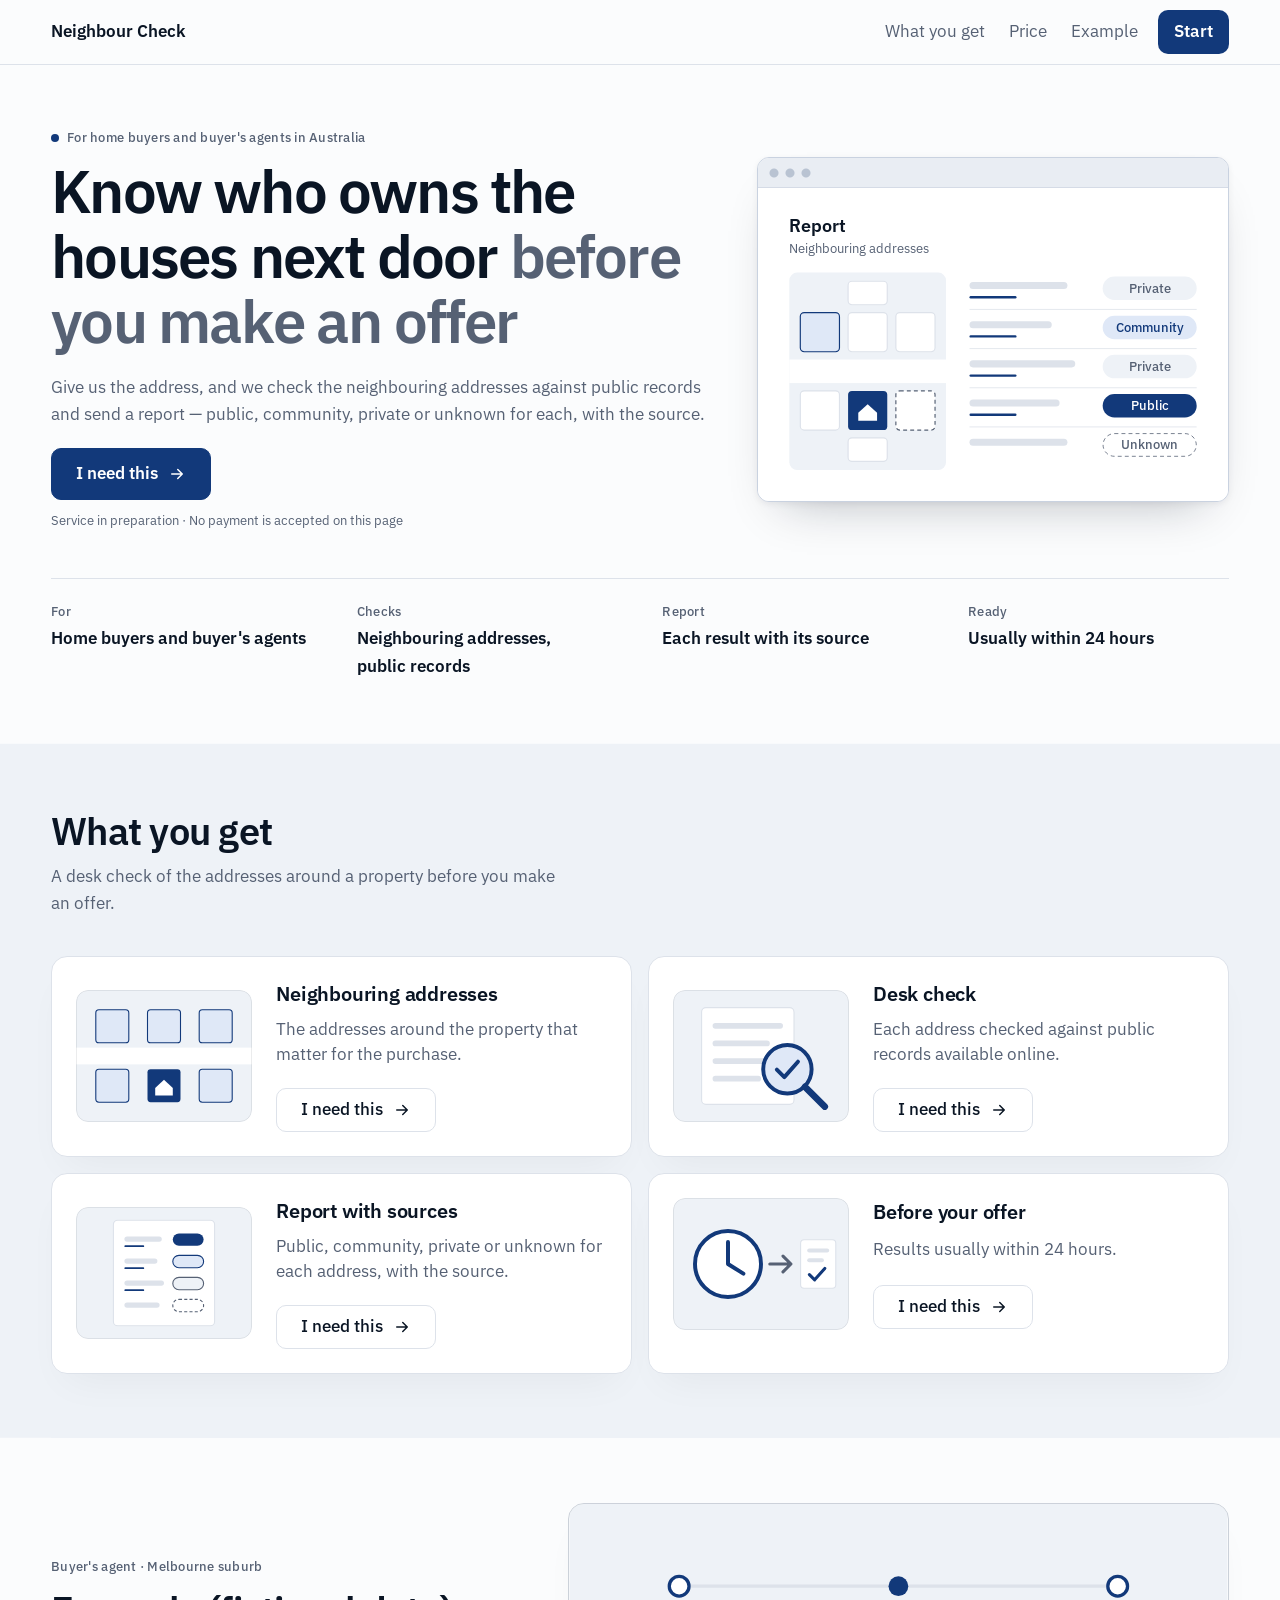
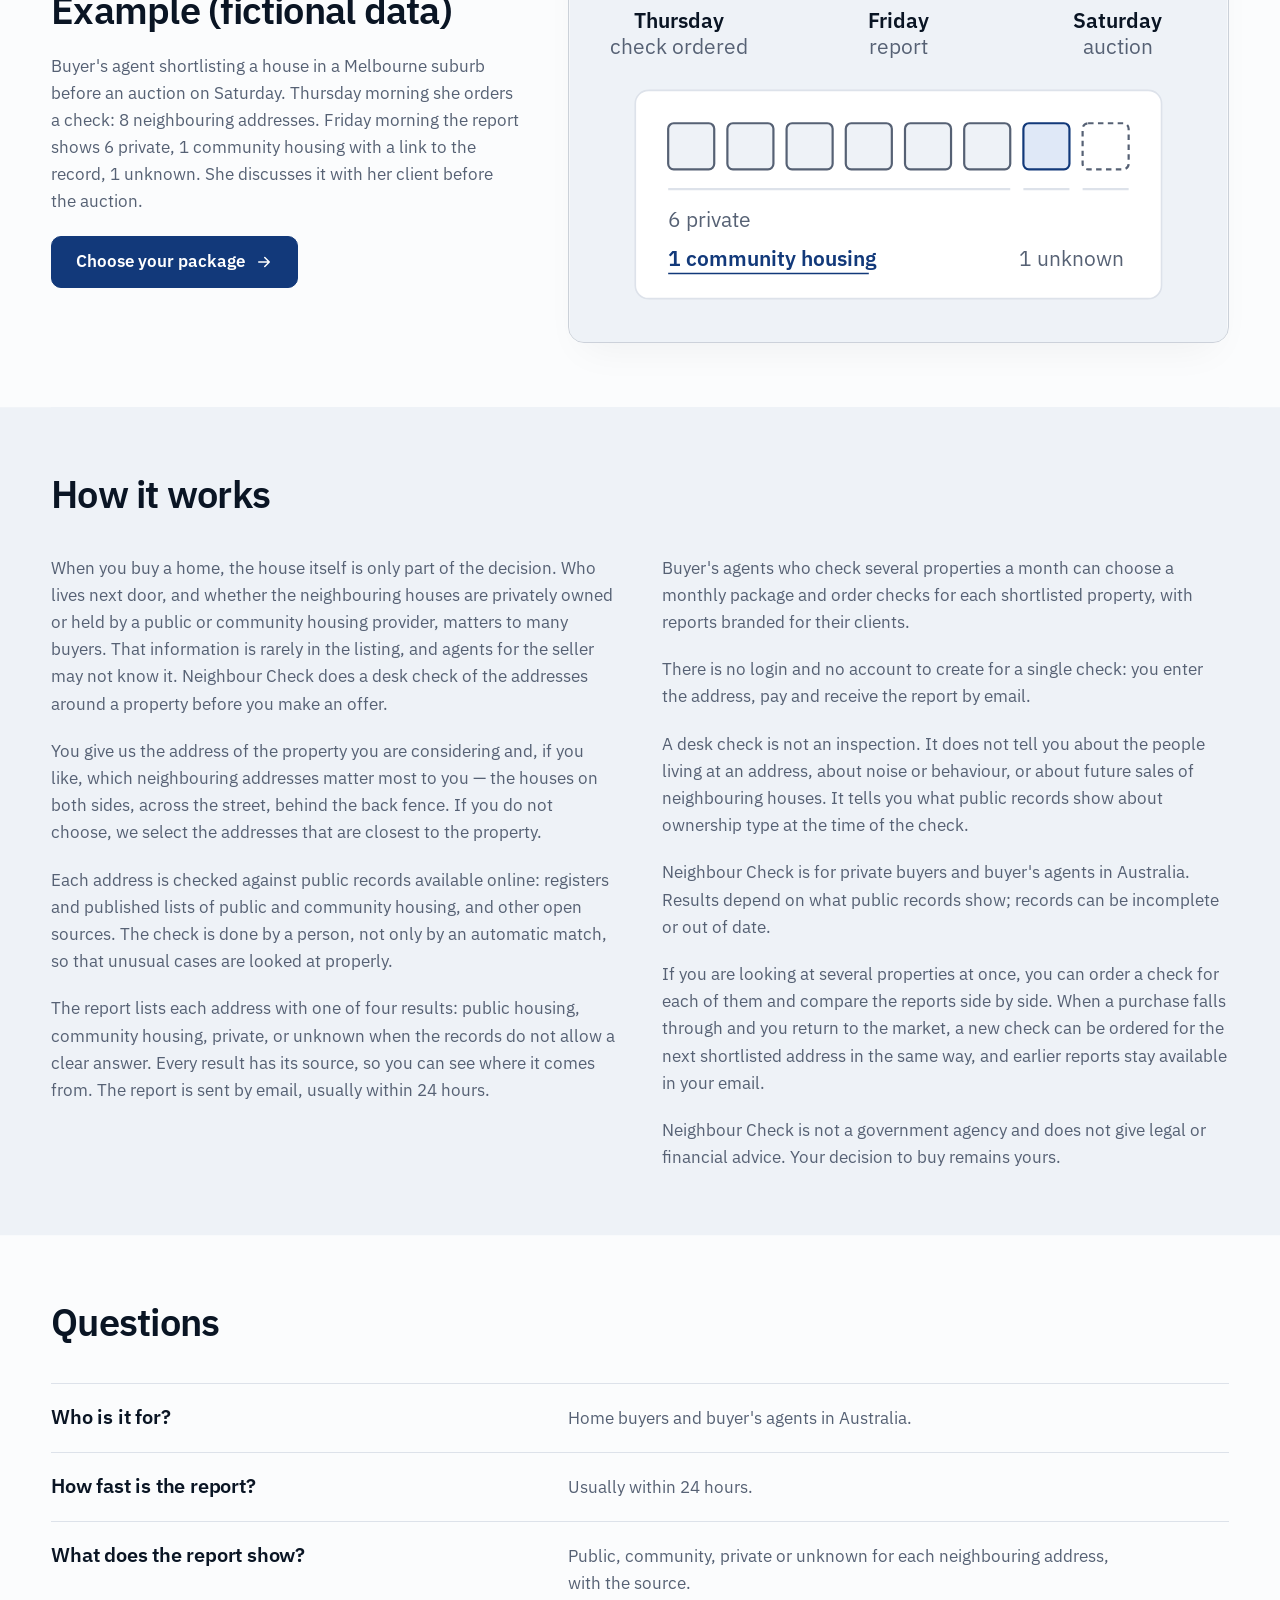
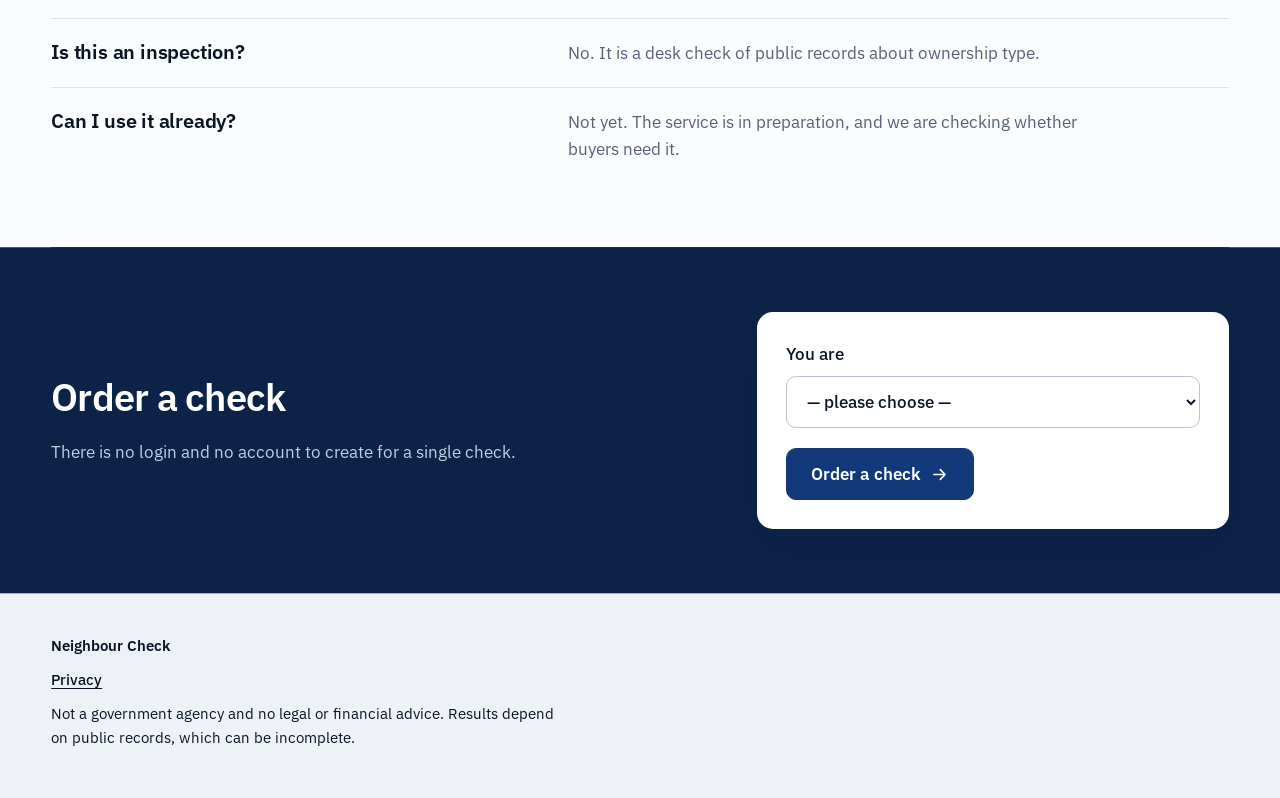
==== commit bfe612f4: "Главная: образец дизайна (раскладка 17, IBM Plex Sans, тёмно-синий) — пилот по слову Владельца 10–11" ====
--- a/index.html
+++ b/index.html
@@ -1,145 +1,285 @@
-<!doctype html>
-<html lang="en-AU">
-<head>
-<meta charset="utf-8">
-<!-- Google Tag Manager -->
-<script>(function(w,d,s,l,i){w[l]=w[l]||[];w[l].push({'gtm.start':
-new Date().getTime(),event:'gtm.js'});var f=d.getElementsByTagName(s)[0],
-j=d.createElement(s),dl=l!='dataLayer'?'&l='+l:'';j.async=true;j.src=
-'https://www.googletagmanager.com/gtm.js?id='+i+dl;f.parentNode.insertBefore(j,f);
-})(window,document,'script','dataLayer','GTM-PMKB9MPH');</script>
-<!-- End Google Tag Manager -->
-<meta name="viewport" content="width=device-width,initial-scale=1">
-<link rel="canonical" href="https://neighbourcheck.dokuwell.com/">
-<title>Check the neighbouring addresses before you buy — Australia</title>
-<meta name="description" content="For home buyers and buyer&#x27;s agents in Australia: the addresses next to a property checked against public housing registers, before an offer.">
-<link rel="icon" href="favicon.svg">
-<link rel="stylesheet" href="style.css">
-<script src="smoke.js" defer></script>
-<!-- faq-jsonld:start -->
-<script type="application/ld+json">
-{
- "@context": "https://schema.org",
- "@type": "FAQPage",
- "mainEntity": [
-  {
-   "@type": "Question",
-   "name": "Who is it for?",
-   "acceptedAnswer": {
-    "@type": "Answer",
-    "text": "Home buyers and buyer's agents in Australia."
-   }
-  },
-  {
-   "@type": "Question",
-   "name": "How fast is the report?",
-   "acceptedAnswer": {
-    "@type": "Answer",
-    "text": "Usually within 24 hours."
-   }
-  },
-  {
-   "@type": "Question",
-   "name": "What does the report show?",
-   "acceptedAnswer": {
-    "@type": "Answer",
-    "text": "Public, community, private or unknown for each neighbouring address, with the source."
-   }
-  },
-  {
-   "@type": "Question",
-   "name": "Is this an inspection?",
-   "acceptedAnswer": {
-    "@type": "Answer",
-    "text": "No. It is a desk check of public records about ownership type."
-   }
-  },
-  {
-   "@type": "Question",
-   "name": "Can I use it already?",
-   "acceptedAnswer": {
-    "@type": "Answer",
-    "text": "Not yet. The service is in preparation, and we are checking whether buyers need it."
-   }
-  }
- ]
-}
-</script>
-<!-- faq-jsonld:end -->
-</head>
-<body>
-<!-- Google Tag Manager (noscript) -->
-<noscript><iframe src="https://www.googletagmanager.com/ns.html?id=GTM-PMKB9MPH"
-height="0" width="0" style="display:none;visibility:hidden"></iframe></noscript>
-<!-- End Google Tag Manager (noscript) -->
-
-<header><div class="wrap">
-  <div class="logo"><a href="index.html" data-ev="click_logo_home">Neighbour Check</a></div>
-  <nav class="top"><a href="#what" data-ev="click_nav_what">What you get</a><a href="price.html" data-ev="click_nav_price">Price</a><a href="#example" data-ev="click_nav_example">Example</a><a href="#start" data-ev="click_nav_start">Start</a></nav>
-</div></header>
-
-<div class="wrap">
-  <div class="hero">
-    <h1>Know who owns the houses next door before you make an offer</h1>
-    <p class="sub">For home buyers and buyer's agents in Australia: give us the address, and we check the neighbouring addresses against public records and send a report — public, community, private or unknown for each, with the source.</p>
-    <a class="cta" href="price.html" data-ev="cta_click">I need this</a>
-    <p class="cta-note">Service in preparation · No payment is accepted on this page</p>
-  </div>
-
-  <section id="what" data-view="features_view">
-    <h2>What you get</h2>
-    <div class="grid">
-      <div class="card"><b>Neighbouring addresses</b><span>The addresses around the property that matter for the purchase.</span><br><a class="btn" href="price.html" data-ev="feature_addresses">I need this</a></div>
-      <div class="card"><b>Desk check</b><span>Each address checked against public records available online.</span><br><a class="btn" href="price.html" data-ev="feature_check">I need this</a></div>
-      <div class="card"><b>Report with sources</b><span>Public, community, private or unknown for each address, with the source.</span><br><a class="btn" href="price.html" data-ev="feature_report">I need this</a></div>
-      <div class="card"><b>Before your offer</b><span>Results usually within 24 hours.</span><br><a class="btn" href="price.html" data-ev="feature_fast">I need this</a></div>
-    </div>
-  </section>
-
-  <section id="example" data-view="example_view">
-    <h2>Example (fictional data)</h2>
-    <p class="fine">Buyer's agent shortlisting a house in a Melbourne suburb before an auction on Saturday. Thursday morning she orders a check: 8 neighbouring addresses. Friday morning the report shows 6 private, 1 community housing with a link to the record, 1 unknown. She discusses it with her client before the auction.</p>
-    <a class="cta" href="price.html" data-ev="click_cta_after_example">Choose your package</a>
-  </section>
-<!-- seo-tekst:start -->
-  <section id="opis">
-    <h2>How it works</h2>
-    <p>When you buy a home, the house itself is only part of the decision. Who lives next door, and whether the neighbouring houses are privately owned or held by a public or community housing provider, matters to many buyers. That information is rarely in the listing, and agents for the seller may not know it. Neighbour Check does a desk check of the addresses around a property before you make an offer.</p>
-    <p>You give us the address of the property you are considering and, if you like, which neighbouring addresses matter most to you — the houses on both sides, across the street, behind the back fence. If you do not choose, we select the addresses that are closest to the property.</p>
-    <p>Each address is checked against public records available online: registers and published lists of public and community housing, and other open sources. The check is done by a person, not only by an automatic match, so that unusual cases are looked at properly.</p>
-    <p>The report lists each address with one of four results: public housing, community housing, private, or unknown when the records do not allow a clear answer. Every result has its source, so you can see where it comes from. The report is sent by email, usually within 24 hours.</p>
-    <p>Buyer's agents who check several properties a month can choose a monthly package and order checks for each shortlisted property, with reports branded for their clients.</p>
-    <p>There is no login and no account to create for a single check: you enter the address, pay and receive the report by email.</p>
-    <p>A desk check is not an inspection. It does not tell you about the people living at an address, about noise or behaviour, or about future sales of neighbouring houses. It tells you what public records show about ownership type at the time of the check.</p>
-    <p>Neighbour Check is for private buyers and buyer's agents in Australia. Results depend on what public records show; records can be incomplete or out of date.</p>
-    <p>If you are looking at several properties at once, you can order a check for each of them and compare the reports side by side. When a purchase falls through and you return to the market, a new check can be ordered for the next shortlisted address in the same way, and earlier reports stay available in your email.</p>
-    <p>Neighbour Check is not a government agency and does not give legal or financial advice. Your decision to buy remains yours.</p>
-  </section>
-  <section id="faq">
-    <h2>Questions</h2>
-    <h3>Who is it for?</h3>
-    <p>Home buyers and buyer's agents in Australia.</p>
-    <h3>How fast is the report?</h3>
-    <p>Usually within 24 hours.</p>
-    <h3>What does the report show?</h3>
-    <p>Public, community, private or unknown for each neighbouring address, with the source.</p>
-    <h3>Is this an inspection?</h3>
-    <p>No. It is a desk check of public records about ownership type.</p>
-    <h3>Can I use it already?</h3>
-    <p>Not yet. The service is in preparation, and we are checking whether buyers need it.</p>
-  </section>
-<!-- seo-tekst:end -->
-  <section id="start" data-view="start_view">
-    <h2>Order a check</h2>
-    <p><label>You are<br><select data-ev-focus="form_start" style="margin-top:6px;padding:8px;font-size:16px"><option value="">— please choose —</option><option>Buying a home for myself</option><option>A buyer's agent</option><option>An investor</option><option>Other</option></select></label></p>
-    <a class="cta" href="price.html" data-ev="form_submit_click">Order a check</a>
-  </section>
-</div>
-
-<footer><div class="wrap">
-  <p><a href="privacy.html" data-ev="click_legal_privacy">Privacy</a></p>
-  <p class="muted">Not a government agency and no legal or financial advice. Results depend on public records, which can be incomplete.</p>
-</div></footer>
-
-</body>
-</html>
+<!doctype html>
+<html lang="en-AU">
+<head>
+<meta charset="utf-8">
+<!-- Google Tag Manager -->
+<script>(function(w,d,s,l,i){w[l]=w[l]||[];w[l].push({'gtm.start':
+new Date().getTime(),event:'gtm.js'});var f=d.getElementsByTagName(s)[0],
+j=d.createElement(s),dl=l!='dataLayer'?'&l='+l:'';j.async=true;j.src=
+'https://www.googletagmanager.com/gtm.js?id='+i+dl;f.parentNode.insertBefore(j,f);
+})(window,document,'script','dataLayer','GTM-PMKB9MPH');</script>
+<!-- End Google Tag Manager -->
+<meta name="viewport" content="width=device-width,initial-scale=1">
+<link rel="canonical" href="https://neighbourcheck.dokuwell.com/">
+<title>Check the neighbouring addresses before you buy — Australia</title>
+<meta name="description" content="For home buyers and buyer&#x27;s agents in Australia: the addresses next to a property checked against public housing registers, before an offer.">
+<link rel="icon" href="favicon.svg">
+<link rel="stylesheet" href="style.css">
+<link rel="preconnect" href="https://fonts.googleapis.com">
+<link rel="preconnect" href="https://fonts.gstatic.com" crossorigin>
+<link rel="stylesheet" href="https://fonts.googleapis.com/css2?family=IBM+Plex+Sans:wght@400;500;600&display=swap">
+<link rel="stylesheet" href="variant.css">
+<script src="smoke.js" defer></script>
+<!-- faq-jsonld:start -->
+<script type="application/ld+json">
+{
+ "@context": "https://schema.org",
+ "@type": "FAQPage",
+ "mainEntity": [
+  {
+   "@type": "Question",
+   "name": "Who is it for?",
+   "acceptedAnswer": {
+    "@type": "Answer",
+    "text": "Home buyers and buyer's agents in Australia."
+   }
+  },
+  {
+   "@type": "Question",
+   "name": "How fast is the report?",
+   "acceptedAnswer": {
+    "@type": "Answer",
+    "text": "Usually within 24 hours."
+   }
+  },
+  {
+   "@type": "Question",
+   "name": "What does the report show?",
+   "acceptedAnswer": {
+    "@type": "Answer",
+    "text": "Public, community, private or unknown for each neighbouring address, with the source."
+   }
+  },
+  {
+   "@type": "Question",
+   "name": "Is this an inspection?",
+   "acceptedAnswer": {
+    "@type": "Answer",
+    "text": "No. It is a desk check of public records about ownership type."
+   }
+  },
+  {
+   "@type": "Question",
+   "name": "Can I use it already?",
+   "acceptedAnswer": {
+    "@type": "Answer",
+    "text": "Not yet. The service is in preparation, and we are checking whether buyers need it."
+   }
+  }
+ ]
+}
+</script>
+<!-- faq-jsonld:end -->
+</head>
+<body>
+<!-- Google Tag Manager (noscript) -->
+<noscript><iframe src="https://www.googletagmanager.com/ns.html?id=GTM-PMKB9MPH"
+height="0" width="0" style="display:none;visibility:hidden"></iframe></noscript>
+<!-- End Google Tag Manager (noscript) -->
+
+<header><div class="shell">
+  <a class="home" href="index.html" data-ev="click_logo_home">Neighbour Check</a>
+  <nav aria-label="Sections"><a href="#what" data-ev="click_nav_what">What you get</a><a href="price.html" data-ev="click_nav_price">Price</a><a href="#example" data-ev="click_nav_example">Example</a><a href="#start" data-ev="click_nav_start">Start</a></nav>
+</div></header>
+
+<main class="shell">
+  <section class="split">
+    <div class="stack">
+      <p class="meta rise"><span class="dot"></span> For home buyers and buyer's agents in Australia</p>
+      <h1 class="rise" style="--i:1">Know who owns the houses next door <span class="soft">before you make an offer</span></h1>
+      <p class="rise" style="--i:2">Give us the address, and we check the neighbouring addresses against public records and send a report — public, community, private or unknown for each, with the source.</p>
+      <a class="button rise" style="--i:3" href="price.html" data-ev="cta_click">I need this</a>
+      <p class="meta rise" style="--i:4">Service in preparation · No payment is accepted on this page</p>
+    </div>
+
+    <figure class="window rise" style="--i:2"><svg class="shot" viewBox="0 0 1200 800" xmlns="http://www.w3.org/2000/svg" aria-hidden="true" focusable="false" font-family="IBM Plex Sans, Segoe UI, system-ui, sans-serif">
+      <rect width="1200" height="800" fill="#ffffff"/>
+      <text x="80" y="112" font-size="46" font-weight="600" fill="#0a1524">Report</text>
+      <text x="80" y="166" font-size="32" fill="#566174">Neighbouring addresses</text>
+      <rect x="80" y="216" width="400" height="504" rx="20" fill="#eef2f7"/>
+      <rect x="80" y="438" width="400" height="60" fill="#ffffff"/>
+      <rect x="108" y="318" width="100" height="100" rx="10" fill="#dfe8f7" stroke="#12397a" stroke-width="3"/>
+      <rect x="230" y="318" width="100" height="100" rx="10" fill="#ffffff" stroke="#dde2ea" stroke-width="3"/>
+      <rect x="352" y="318" width="100" height="100" rx="10" fill="#ffffff" stroke="#dde2ea" stroke-width="3"/>
+      <rect x="108" y="518" width="100" height="100" rx="10" fill="#ffffff" stroke="#dde2ea" stroke-width="3"/>
+      <rect x="230" y="518" width="100" height="100" rx="10" fill="#12397a"/>
+      <path d="M256 574l24-22 24 22v20h-48z" fill="#ffffff"/>
+      <rect x="352" y="518" width="100" height="100" rx="10" fill="#ffffff" stroke="#566174" stroke-width="3" stroke-dasharray="10 8"/>
+      <rect x="230" y="638" width="100" height="60" rx="10" fill="#ffffff" stroke="#dde2ea" stroke-width="3"/>
+      <rect x="230" y="238" width="100" height="60" rx="10" fill="#ffffff" stroke="#dde2ea" stroke-width="3"/>
+      <g fill="#dde2ea">
+        <rect x="540" y="240" width="250" height="18" rx="9"/><rect x="540" y="340" width="210" height="18" rx="9"/>
+        <rect x="540" y="440" width="270" height="18" rx="9"/><rect x="540" y="540" width="230" height="18" rx="9"/>
+        <rect x="540" y="640" width="250" height="18" rx="9"/>
+      </g>
+      <g fill="#12397a">
+        <rect x="540" y="276" width="120" height="6" rx="3"/><rect x="540" y="376" width="120" height="6" rx="3"/>
+        <rect x="540" y="476" width="120" height="6" rx="3"/><rect x="540" y="576" width="120" height="6" rx="3"/>
+      </g>
+      <g stroke="#dde2ea" stroke-width="2">
+        <path d="M540 310h580M540 410h580M540 510h580M540 610h580"/>
+      </g>
+      <g font-size="32" font-weight="500" text-anchor="middle">
+        <rect x="880" y="226" width="240" height="60" rx="30" fill="#eef2f7"/><text x="1000" y="267" fill="#566174">Private</text>
+        <rect x="880" y="326" width="240" height="60" rx="30" fill="#dfe8f7"/><text x="1000" y="367" fill="#12397a">Community</text>
+        <rect x="880" y="426" width="240" height="60" rx="30" fill="#eef2f7"/><text x="1000" y="467" fill="#566174">Private</text>
+        <rect x="880" y="526" width="240" height="60" rx="30" fill="#12397a"/><text x="1000" y="567" fill="#ffffff">Public</text>
+        <rect x="881" y="627" width="238" height="58" rx="29" fill="#ffffff" stroke="#566174" stroke-width="2" stroke-dasharray="10 8"/><text x="1000" y="667" fill="#566174">Unknown</text>
+      </g>
+    </svg></figure>
+    <dl class="facts">
+      <div><dt>For</dt><dd>Home buyers and buyer's agents</dd></div>
+      <div><dt>Checks</dt><dd>Neighbouring addresses, public records</dd></div>
+      <div><dt>Report</dt><dd>Each result with its source</dd></div>
+      <div><dt>Ready</dt><dd>Usually within 24 hours</dd></div>
+    </dl>
+  </section>
+
+  <section id="what" data-view="features_view">
+    <div class="split">
+      <div class="stack"><h2>What you get</h2></div>
+      <p>A desk check of the addresses around a property before you make an offer.</p>
+    </div>
+    <div class="bento">
+      <article class="tile stack wide reveal">
+        <div class="art"><svg viewBox="0 0 800 600" xmlns="http://www.w3.org/2000/svg" aria-hidden="true" focusable="false">
+          <rect width="800" height="600" fill="#eef2f7"/>
+          <rect y="262" width="800" height="76" fill="#ffffff"/>
+          <rect x="90" y="90" width="150" height="150" rx="14" fill="#dfe8f7" stroke="#12397a" stroke-width="5"/>
+          <rect x="325" y="90" width="150" height="150" rx="14" fill="#dfe8f7" stroke="#12397a" stroke-width="5"/>
+          <rect x="560" y="90" width="150" height="150" rx="14" fill="#dfe8f7" stroke="#12397a" stroke-width="5"/>
+          <rect x="90" y="360" width="150" height="150" rx="14" fill="#dfe8f7" stroke="#12397a" stroke-width="5"/>
+          <rect x="325" y="360" width="150" height="150" rx="14" fill="#12397a"/>
+          <path d="M360 446l40-38 40 38v34h-80z" fill="#ffffff"/>
+          <rect x="560" y="360" width="150" height="150" rx="14" fill="#dfe8f7" stroke="#12397a" stroke-width="5"/>
+        </svg></div>
+        <h3>Neighbouring addresses</h3><p>The addresses around the property that matter for the purchase.</p>
+        <a class="button quiet" href="price.html" data-ev="feature_addresses">I need this</a>
+      </article>
+      <article class="tile stack reveal">
+        <div class="art"><svg viewBox="0 0 800 600" xmlns="http://www.w3.org/2000/svg" aria-hidden="true" focusable="false">
+          <rect width="800" height="600" fill="#eef2f7"/>
+          <rect x="130" y="80" width="420" height="440" rx="20" fill="#ffffff" stroke="#dde2ea" stroke-width="5"/>
+          <g fill="#dde2ea"><rect x="180" y="150" width="320" height="26" rx="13"/><rect x="180" y="230" width="260" height="26" rx="13"/><rect x="180" y="310" width="300" height="26" rx="13"/><rect x="180" y="390" width="220" height="26" rx="13"/></g>
+          <circle cx="520" cy="360" r="110" fill="#dfe8f7" stroke="#12397a" stroke-width="18"/>
+          <path d="M600 440l90 90" stroke="#12397a" stroke-width="30" stroke-linecap="round"/>
+          <path d="M472 362l34 34 62-70" fill="none" stroke="#12397a" stroke-width="18" stroke-linecap="round" stroke-linejoin="round"/>
+        </svg></div>
+        <h3>Desk check</h3><p>Each address checked against public records available online.</p>
+        <a class="button quiet" href="price.html" data-ev="feature_check">I need this</a>
+      </article>
+      <article class="tile stack reveal">
+        <div class="art"><svg viewBox="0 0 800 600" xmlns="http://www.w3.org/2000/svg" aria-hidden="true" focusable="false">
+          <rect width="800" height="600" fill="#eef2f7"/>
+          <rect x="170" y="60" width="460" height="480" rx="20" fill="#ffffff" stroke="#dde2ea" stroke-width="5"/>
+          <g fill="#dde2ea"><rect x="220" y="134" width="170" height="24" rx="12"/><rect x="220" y="234" width="150" height="24" rx="12"/><rect x="220" y="334" width="180" height="24" rx="12"/><rect x="220" y="434" width="160" height="24" rx="12"/></g>
+          <g fill="#12397a"><rect x="220" y="174" width="90" height="8" rx="4"/><rect x="220" y="274" width="90" height="8" rx="4"/><rect x="220" y="374" width="90" height="8" rx="4"/></g>
+          <rect x="440" y="120" width="140" height="56" rx="28" fill="#12397a"/>
+          <rect x="440" y="220" width="140" height="56" rx="28" fill="#dfe8f7" stroke="#12397a" stroke-width="5"/>
+          <rect x="440" y="320" width="140" height="56" rx="28" fill="#eef2f7" stroke="#566174" stroke-width="5"/>
+          <rect x="440" y="420" width="140" height="56" rx="28" fill="#ffffff" stroke="#566174" stroke-width="5" stroke-dasharray="14 10"/>
+        </svg></div>
+        <h3>Report with sources</h3><p>Public, community, private or unknown for each address, with the source.</p>
+        <a class="button quiet" href="price.html" data-ev="feature_report">I need this</a>
+      </article>
+      <article class="tile stack wide reveal">
+        <div class="art"><svg viewBox="0 0 800 600" xmlns="http://www.w3.org/2000/svg" aria-hidden="true" focusable="false">
+          <rect width="800" height="600" fill="#eef2f7"/>
+          <circle cx="250" cy="300" r="150" fill="#ffffff" stroke="#12397a" stroke-width="18"/>
+          <path d="M250 200v100l70 44" fill="none" stroke="#12397a" stroke-width="18" stroke-linecap="round" stroke-linejoin="round"/>
+          <path d="M440 300h90M500 264l36 36-36 36" fill="none" stroke="#566174" stroke-width="14" stroke-linecap="round" stroke-linejoin="round"/>
+          <rect x="580" y="190" width="160" height="220" rx="16" fill="#ffffff" stroke="#dde2ea" stroke-width="5"/>
+          <g fill="#dde2ea"><rect x="610" y="230" width="100" height="18" rx="9"/><rect x="610" y="274" width="76" height="18" rx="9"/></g>
+          <path d="M620 348l24 24 46-52" fill="none" stroke="#12397a" stroke-width="14" stroke-linecap="round" stroke-linejoin="round"/>
+        </svg></div>
+        <h3>Before your offer</h3><p>Results usually within 24 hours.</p>
+        <a class="button quiet" href="price.html" data-ev="feature_fast">I need this</a>
+      </article>
+    </div>
+  </section>
+
+  <section id="example" class="split flip" data-view="example_view">
+    <div class="stack">
+      <p class="meta">Buyer's agent · Melbourne suburb</p>
+      <h2>Example (fictional data)</h2>
+      <p>Buyer's agent shortlisting a house in a Melbourne suburb before an auction on Saturday. Thursday morning she orders a check: 8 neighbouring addresses. Friday morning the report shows 6 private, 1 community housing with a link to the record, 1 unknown. She discusses it with her client before the auction.</p>
+      <a class="button" href="price.html" data-ev="click_cta_after_example">Choose your package</a>
+    </div>
+    <svg class="shot reveal" viewBox="0 0 1200 800" xmlns="http://www.w3.org/2000/svg" aria-hidden="true" focusable="false" font-family="IBM Plex Sans, Segoe UI, system-ui, sans-serif">
+      <rect width="1200" height="800" fill="#eef2f7"/>
+      <path d="M200 150h800" stroke="#dde2ea" stroke-width="6"/>
+      <circle cx="200" cy="150" r="18" fill="#ffffff" stroke="#12397a" stroke-width="6"/>
+      <circle cx="600" cy="150" r="18" fill="#12397a"/>
+      <circle cx="1000" cy="150" r="18" fill="#ffffff" stroke="#12397a" stroke-width="6"/>
+      <g font-size="38" text-anchor="middle">
+        <text x="200" y="226" font-weight="600" fill="#0a1524">Thursday</text><text x="200" y="274" fill="#566174">check ordered</text>
+        <text x="600" y="226" font-weight="600" fill="#0a1524">Friday</text><text x="600" y="274" fill="#566174">report</text>
+        <text x="1000" y="226" font-weight="600" fill="#0a1524">Saturday</text><text x="1000" y="274" fill="#566174">auction</text>
+      </g>
+      <rect x="120" y="340" width="960" height="380" rx="24" fill="#ffffff" stroke="#dde2ea" stroke-width="3"/>
+      <g stroke-width="4">
+        <rect x="180" y="400" width="84" height="84" rx="10" fill="#eef2f7" stroke="#566174"/>
+        <rect x="288" y="400" width="84" height="84" rx="10" fill="#eef2f7" stroke="#566174"/>
+        <rect x="396" y="400" width="84" height="84" rx="10" fill="#eef2f7" stroke="#566174"/>
+        <rect x="504" y="400" width="84" height="84" rx="10" fill="#eef2f7" stroke="#566174"/>
+        <rect x="612" y="400" width="84" height="84" rx="10" fill="#eef2f7" stroke="#566174"/>
+        <rect x="720" y="400" width="84" height="84" rx="10" fill="#eef2f7" stroke="#566174"/>
+        <rect x="828" y="400" width="84" height="84" rx="10" fill="#dfe8f7" stroke="#12397a"/>
+        <rect x="936" y="400" width="84" height="84" rx="10" fill="#ffffff" stroke="#566174" stroke-dasharray="10 8"/>
+      </g>
+      <path d="M180 520h624M828 520h84M936 520h84" stroke="#dde2ea" stroke-width="4"/>
+      <g font-size="38">
+        <text x="180" y="590" fill="#566174">6 private</text>
+        <text x="180" y="660" fill="#12397a" font-weight="600">1 community housing</text>
+        <text x="820" y="660" fill="#566174">1 unknown</text>
+        <path d="M180 674h366" stroke="#12397a" stroke-width="3"/>
+      </g>
+    </svg>
+  </section>
+<!-- seo-tekst:start -->
+  <section id="opis" class="split flip">
+    <div class="stack"><h2>How it works</h2></div>
+    <div class="stack">
+      <p>When you buy a home, the house itself is only part of the decision. Who lives next door, and whether the neighbouring houses are privately owned or held by a public or community housing provider, matters to many buyers. That information is rarely in the listing, and agents for the seller may not know it. Neighbour Check does a desk check of the addresses around a property before you make an offer.</p>
+      <p>You give us the address of the property you are considering and, if you like, which neighbouring addresses matter most to you — the houses on both sides, across the street, behind the back fence. If you do not choose, we select the addresses that are closest to the property.</p>
+      <p>Each address is checked against public records available online: registers and published lists of public and community housing, and other open sources. The check is done by a person, not only by an automatic match, so that unusual cases are looked at properly.</p>
+      <p>The report lists each address with one of four results: public housing, community housing, private, or unknown when the records do not allow a clear answer. Every result has its source, so you can see where it comes from. The report is sent by email, usually within 24 hours.</p>
+      <p>Buyer's agents who check several properties a month can choose a monthly package and order checks for each shortlisted property, with reports branded for their clients.</p>
+      <p>There is no login and no account to create for a single check: you enter the address, pay and receive the report by email.</p>
+      <p>A desk check is not an inspection. It does not tell you about the people living at an address, about noise or behaviour, or about future sales of neighbouring houses. It tells you what public records show about ownership type at the time of the check.</p>
+      <p>Neighbour Check is for private buyers and buyer's agents in Australia. Results depend on what public records show; records can be incomplete or out of date.</p>
+      <p>If you are looking at several properties at once, you can order a check for each of them and compare the reports side by side. When a purchase falls through and you return to the market, a new check can be ordered for the next shortlisted address in the same way, and earlier reports stay available in your email.</p>
+      <p>Neighbour Check is not a government agency and does not give legal or financial advice. Your decision to buy remains yours.</p>
+    </div>
+  </section>
+  <section id="faq">
+    <div class="stack"><h2>Questions</h2></div>
+    <div class="rows">
+      <div class="split flip"><h3>Who is it for?</h3><p>Home buyers and buyer's agents in Australia.</p></div>
+      <div class="split flip"><h3>How fast is the report?</h3><p>Usually within 24 hours.</p></div>
+      <div class="split flip"><h3>What does the report show?</h3><p>Public, community, private or unknown for each neighbouring address, with the source.</p></div>
+      <div class="split flip"><h3>Is this an inspection?</h3><p>No. It is a desk check of public records about ownership type.</p></div>
+      <div class="split flip"><h3>Can I use it already?</h3><p>Not yet. The service is in preparation, and we are checking whether buyers need it.</p></div>
+    </div>
+  </section>
+<!-- seo-tekst:end -->
+  <section id="start" class="split" data-view="start_view">
+    <div class="stack">
+      <h2>Order a check</h2>
+      <p>There is no login and no account to create for a single check.</p>
+    </div>
+    <div class="tile stack">
+      <label>You are<select data-ev-focus="form_start"><option value="">— please choose —</option><option>Buying a home for myself</option><option>A buyer's agent</option><option>An investor</option><option>Other</option></select></label>
+      <a class="button" href="price.html" data-ev="form_submit_click">Order a check</a>
+    </div>
+  </section>
+</main>
+
+<footer><div class="shell">
+  <p><b>Neighbour Check</b></p>
+  <p><a href="privacy.html" data-ev="click_legal_privacy">Privacy</a></p>
+  <p>Not a government agency and no legal or financial advice. Results depend on public records, which can be incomplete.</p>
+</div></footer>
+
+</body>
+</html>
--- a/variant.css
+++ b/variant.css
@@ -0,0 +1,210 @@
+/* Final sample v9 — one layer (СМ-45): tokens in :root, then general rules.
+   Owner's ten choices: layout 17 · IBM Plex Sans · navy palette · background 06 (grey bands, dark form band) ·
+   shape 02 (medium radius) · cards 05 (2×2, picture on the side) · hero 07 (picture in a window frame) ·
+   density 02 (compact) · header 07 (button in header, light-grey footer) · motion 04 (load cascade only).
+   Four commands on top: polish (whole) · emil-design-eng (interaction layer, no image placeholder colour) ·
+   mobile-native (safe areas, footer press) · typeset (measure, leading and tracking per role, fallback face). */
+
+/* fallback with Plex metrics: the swap from Segoe UI / Arial does not reflow lines */
+@font-face { font-family: "Plex Fallback"; src: local("Segoe UI"), local("Arial"); size-adjust: 101.7%; ascent-override: 100.8%; descent-override: 27%; line-gap-override: 0%; }
+
+:root {
+  /* colour — one blue accent; white text on it passes AA */
+  --canvas: #fbfcfd;
+  --surface: #ffffff;
+  --ink: #0a1524;
+  --steel: #566174;
+  --line: #dde2ea;
+  --line-strong: #b9c3d2;
+  --accent: #12397a;
+  --accent-hover: #0d2247;              /* the dark band colour, no new hue */
+  --accent-wash: #dfe8f7;
+  --focus: #2f6fd6;
+  --band-grey: #eef2f7;
+  --band-dark: #0d2247;
+  --shadow: 0 20px 40px -15px rgba(0, 0, 0, .05);
+  /* type — one family; the larger the type, the tighter tracking and leading */
+  --font-sans: "IBM Plex Sans", "Plex Fallback", "Segoe UI", system-ui, sans-serif;
+  --text-display: clamp(2.25rem, 5vw, 3.75rem);
+  --text-h2: clamp(1.75rem, 3vw, 2.5rem);
+  --text-h3: 1.25rem;
+  --text-body: 1.0625rem;
+  --text-meta: .8125rem;
+  --tracking-display: -.03em;
+  --tracking: -.02em;
+  --tracking-h3: -.01em;
+  --leading-display: 1.08;
+  --leading-tight: 1.15;
+  --leading-h3: 1.3;
+  --leading-body: 1.6;                  /* 1.55 on phones */
+  --leading-snug: 1.5;                  /* short measure in cards */
+  --measure: 56ch;                      /* about 70 characters of Plex per line */
+  --measure-lead: 41.5rem;               /* hero lead keeps two lines at 1280; rem, because ch on an animated element can resolve against the fallback face */
+  /* space, shape */
+  --max: 1400px;
+  --gutter: clamp(1rem, 4vw, 4rem);
+  --section: 4rem;                      /* 3rem on phones */
+  --gap: clamp(1.5rem, 3.5vw, 3.5rem);
+  --head-gap: clamp(1.75rem, 3vw, 2.5rem);
+  --pad-card: 1.75rem;                  /* 1.5rem on phones */
+  --radius-card: 1rem;
+  --radius-inner: .75rem;
+  --radius-control: .625rem;            /* fields, buttons, header links */
+  --header-h: 65px;                     /* sticky header with its border; 95px on phones (two rows) */
+  /* motion — UI feedback under 300ms */
+  --ease-out: cubic-bezier(.23, 1, .32, 1);
+  --dur: .15s;                          /* hover, colour */
+  --dur-press: .16s;
+  --dur-rise: .5s;                      /* first-screen cascade item */
+  --stagger: 60ms;
+  --press: .97;
+  --arrow: url("data:image/svg+xml,%3Csvg xmlns='http://www.w3.org/2000/svg' viewBox='0 0 24 24' fill='none' stroke='%23000' stroke-width='2' stroke-linecap='round' stroke-linejoin='round'%3E%3Cpath d='M5 12h14M13 6l6 6-6 6'/%3E%3C/svg%3E");
+}
+@media (max-width: 767px) {
+  :root { --section: 3rem; --gap: max(2rem, 5vw); --pad-card: 1.5rem; --leading-body: 1.55; --header-h: 95px; }
+}
+
+/* base */
+*, *::before, *::after { box-sizing: border-box; }
+html { scroll-behavior: smooth; scroll-padding-top: var(--header-h); -webkit-text-size-adjust: 100%; text-size-adjust: 100%; }
+body { margin: 0; background: var(--canvas); color: var(--ink); font: 400 var(--text-body)/var(--leading-body) var(--font-sans); -webkit-font-smoothing: antialiased; -moz-osx-font-smoothing: grayscale; text-rendering: optimizeLegibility; font-synthesis: none; }
+h1, h2, h3 { margin: 0; color: var(--ink); font-weight: 600; letter-spacing: var(--tracking); line-height: var(--leading-tight); text-wrap: balance; }
+h1 { font-size: var(--text-display); letter-spacing: var(--tracking-display); line-height: var(--leading-display); }
+/* long headlines (German, Polish, Russian…): the page sets data-len on h1 — long: over 70 characters, xlong: over 100 */
+h1[data-len="long"] { --text-display: clamp(2.125rem, 4vw, 3.125rem); }
+h1[data-len="xlong"] { --text-display: clamp(2rem, 3.6vw, 2.875rem); }
+h3, dd { hyphens: auto; }   /* long words in narrow cards and facts; the headline is not hyphenated */
+h2 { font-size: var(--text-h2); }
+h3 { font-size: var(--text-h3); letter-spacing: var(--tracking-h3); line-height: var(--leading-h3); }
+p { margin: 0; color: var(--steel); max-width: var(--measure); }
+h1 + p { max-width: var(--measure-lead); }
+p, dd { text-wrap: pretty; }
+h1, h2, h3, p, dd { overflow-wrap: break-word; }
+b { font-weight: 600; color: var(--ink); }
+a { color: inherit; text-decoration-thickness: from-font; text-underline-offset: .2em; }
+img { max-width: 100%; -webkit-user-drag: none; }
+::selection { background: var(--accent-wash); color: var(--ink); }
+:focus-visible, select:focus { outline: 2px solid var(--focus); outline-offset: 3px; }
+select:focus:not(:focus-visible) { outline: 0; }
+
+/* layout */
+.shell { max-width: var(--max); margin: 0 auto; padding: 0 max(var(--gutter), env(safe-area-inset-right, 0px)) 0 max(var(--gutter), env(safe-area-inset-left, 0px)); }
+section { padding: var(--section) 0; border-top: 1px solid transparent; }   /* 1px seam between blocks */
+main > section:first-child { border-top: 0; }
+main > section:not(.split) > * + * { margin-top: var(--head-gap); }
+.split { display: grid; grid-template-columns: var(--cols, minmax(0, 7fr) minmax(0, 5fr)); gap: 1.5rem var(--gap); }
+.flip { --cols: minmax(0, 5fr) minmax(0, 7fr); }
+.split:has(> .stack + p) { --cols: minmax(0, 1fr); row-gap: .625rem; }   /* a bare sub-line sits under its heading */
+section.split > .stack:first-child { align-self: center; }                 /* the shorter side centres against the taller */
+.stack { display: grid; gap: 1.25rem; align-content: start; justify-items: start; }
+.stack > .meta + :is(h1, h2) { margin-top: -.5rem; }                       /* eyebrow belongs to its heading */
+.stack > h3 + p { margin-top: -.625rem; }                                  /* card title belongs to its text */
+.bento { display: grid; grid-template-columns: repeat(2, minmax(0, 1fr)); gap: 1rem; }
+
+/* block backgrounds: grey bands, one dark form band (full-bleed) */
+main > section:has(> .bento), #opis { --band: var(--band-grey); }   /* cards block by structure: every page has its own id */
+#start { --band: var(--band-dark); --ink: #ffffff; --steel: #c3cee2; --accent-wash: rgba(255, 255, 255, .12); --focus: #9dbcf5; color: var(--ink); }
+main > section:has(> .bento), #opis, #start { background: var(--band); box-shadow: 0 0 0 100vmax var(--band); clip-path: inset(0 -100vmax); }
+#start .tile { --ink: #0a1524; --steel: #566174; --accent-wash: #dfe8f7; --focus: #2f6fd6; color: var(--ink); border-color: transparent; }
+#start .tile select { border-color: var(--line-strong); }
+
+/* long text: heading on top, text in two columns across the full width */
+#opis { --cols: minmax(0, 1fr); row-gap: var(--head-gap); }
+#opis > .stack:first-child { align-self: start; }
+#opis > .stack + .stack { display: block; columns: 2 24rem; column-gap: var(--gap); }
+#opis > .stack + .stack > p { max-width: none; break-inside: avoid; }
+#opis > .stack + .stack > p + p { margin-top: 1.25rem; }
+
+/* header, footer */
+header { position: sticky; top: 0; z-index: 10; background: rgba(251, 252, 253, .86); -webkit-backdrop-filter: blur(12px); backdrop-filter: blur(12px); border-bottom: 1px solid var(--line); }
+header .shell { display: flex; flex-wrap: wrap; align-items: center; justify-content: space-between; min-height: 64px; }
+header nav { display: flex; flex-wrap: wrap; }
+header a { display: inline-flex; align-items: center; min-height: 44px; padding: 0 .75rem; border-radius: var(--radius-control); color: var(--steel); text-decoration: none; transition: background-color var(--dur) ease, color var(--dur) ease, transform var(--dur-press) var(--ease-out); }
+header a:active { color: var(--ink); }
+header .home { margin-left: -.75rem; color: var(--ink); font-weight: 600; }
+header nav a:last-child { margin-left: .5rem; padding: 0 1rem; background: var(--accent); color: #fff; font-weight: 600; }
+header nav a:last-child:active { color: #fff; }
+footer { padding: 2.5rem 0 calc(3rem + env(safe-area-inset-bottom, 0px)); background: var(--band-grey); color: var(--ink); border-top: 1px solid var(--line); font-size: .9375rem; }
+footer a, footer p { color: var(--ink); }
+footer a { display: inline-flex; align-items: center; min-height: 44px; font-weight: 500; transition: color var(--dur) ease, opacity var(--dur) ease; }
+
+/* components */
+.meta { display: inline-flex; align-items: center; gap: .5rem; font: 500 var(--text-meta)/1.4 var(--font-sans); letter-spacing: .02em; color: var(--steel); }
+.button + .meta { margin-top: -.5rem; font-weight: 400; letter-spacing: 0; }   /* note under a button reads as body text */
+.soft { color: var(--steel); }
+.dot { width: 8px; height: 8px; flex: none; border-radius: 50%; background: var(--accent); }
+.button { display: inline-flex; align-items: center; justify-content: center; gap: .6rem; min-height: 52px; padding: 0 1.5rem; border: 1px solid var(--accent); border-radius: var(--radius-control); background: var(--accent); color: #ffffff; font-weight: 600; text-decoration: none; transition: transform var(--dur-press) var(--ease-out), background-color var(--dur) ease, border-color var(--dur) ease; }
+.button::after { content: ""; width: 1.1em; height: 1.1em; background: currentColor; -webkit-mask: var(--arrow) center / contain no-repeat; mask: var(--arrow) center / contain no-repeat; transition: transform var(--dur-press) var(--ease-out); }
+.button.quiet { min-height: 44px; border-color: var(--line); background: var(--surface); color: var(--ink); font-weight: 500; }
+.button:active, header nav a:last-child:active { transform: scale(var(--press)); }
+header a, .button, footer a, select, label { -webkit-tap-highlight-color: transparent; touch-action: manipulation; }
+header a, .button { -webkit-user-select: none; user-select: none; }
+.tile { padding: var(--pad-card); background: var(--surface); border: 1px solid var(--line); border-radius: var(--radius-card); box-shadow: var(--shadow); }
+.tile p { line-height: var(--leading-snug); }
+.art { width: 100%; aspect-ratio: 4 / 3; overflow: hidden; border-radius: var(--radius-inner); background: var(--canvas); }
+.art img, .art svg { display: block; width: 100%; height: 100%; object-fit: cover; border-radius: inherit; }   /* picture: image file or inline drawing */
+.art img, .art svg, .shot { outline: 1px solid rgba(10, 21, 36, .08); outline-offset: -1px; }   /* hairline so pale pictures do not melt into the card */
+.shot { display: block; align-self: center; width: 100%; height: auto; aspect-ratio: 3 / 2; object-fit: cover; border: 1px solid var(--line); border-radius: var(--radius-card); box-shadow: var(--shadow); }
+.window { margin: 0; align-self: center; overflow: hidden; background: var(--surface); border: 1px solid #c9d2e0; border-radius: var(--radius-inner); box-shadow: 0 24px 48px -26px rgba(10, 21, 36, .30), 0 2px 6px rgba(10, 21, 36, .06); }
+.window::before { content: ""; display: block; height: 30px; border-bottom: 1px solid #d5dbe6;
+  background: radial-gradient(circle at 16px 15px, var(--line-strong) 4px, transparent 5px), radial-gradient(circle at 32px 15px, var(--line-strong) 4px, transparent 5px),
+    radial-gradient(circle at 48px 15px, var(--line-strong) 4px, transparent 5px), #e9edf3; }
+.window .shot { border: 0; border-radius: 0; box-shadow: none; outline: 0; }
+.facts { grid-column: 1 / -1; display: grid; grid-template-columns: repeat(4, minmax(0, 1fr)); gap: 1rem var(--gap); margin: 1.5rem 0 0; padding-top: 1.5rem; border-top: 1px solid var(--line); }
+.facts dt { font: 500 var(--text-meta)/1.4 var(--font-sans); letter-spacing: .02em; color: var(--steel); }
+.facts dd { margin: .25rem 0 0; font-weight: 600; }
+.rows > * { align-items: baseline; padding: 1.25rem 0; border-top: 1px solid var(--line); }   /* question and answer share a baseline */
+label { display: grid; gap: .5rem; width: 100%; font-weight: 500; }
+select { width: 100%; min-width: 0; min-height: 52px; padding: 0 1rem; font: inherit; color: var(--ink); background: var(--surface); border: 1px solid var(--line); border-radius: var(--radius-control); accent-color: var(--accent); }
+select, label { cursor: pointer; }
+
+/* cards from 768px: picture on the side; on tablets it yields width to the text */
+@media (min-width: 768px) {
+  .tile:has(> .art) { grid-template-columns: minmax(0, 11rem) minmax(0, 1fr); column-gap: 1.5rem; align-items: center; padding: 1.5rem; }
+  .tile > .art { grid-row: 1 / span 3; }
+  .tile:has(> .art) > :not(.art) { grid-column: 2; }
+}
+@media (min-width: 768px) and (max-width: 1023px) {
+  .tile:has(> .art) { grid-template-columns: minmax(0, 6rem) minmax(0, 1fr); column-gap: 1rem; }
+}
+
+/* phones: one column; header = name + button in row one, links in row two */
+@media (max-width: 767px) {
+  .split, .bento { grid-template-columns: minmax(0, 1fr); }
+  .facts { grid-template-columns: repeat(2, minmax(0, 1fr)); }
+  .button { width: 100%; }
+  header .shell { position: relative; min-height: 0; padding-top: 6px; padding-bottom: 4px; row-gap: 0; }
+  header nav { margin-left: -.75rem; flex: 0 0 100%; }   /* links always on row two, even when short */
+  header .home, header nav a:last-child { min-height: 40px; }
+  header .home { position: relative; }
+  header nav a:last-child { position: absolute; top: 6px; right: max(var(--gutter), env(safe-area-inset-right, 0px)); margin: 0; }
+  header .home::before, header nav a:last-child::before { content: ""; position: absolute; inset: -4px 0 0; }   /* 44px hit area, 40px look */
+}
+
+/* hover only where there is a real pointer: a tap must not leave a stuck hover */
+@media (hover: hover) and (pointer: fine) {
+  header a:hover { color: var(--ink); background: var(--accent-wash); }
+  header .home:hover { background: transparent; }
+  header nav a:last-child:hover { color: #fff; background: var(--accent-hover); }
+  .button:not(.quiet):hover { background: var(--accent-hover); border-color: var(--accent-hover); }
+  .button.quiet:hover { border-color: var(--accent); background: var(--accent-wash); }
+  footer a:hover { color: var(--accent); }
+}
+@media not all and (hover: hover) and (pointer: fine) {
+  footer a:active { opacity: .6; }
+}
+
+/* motion: first-screen cascade on load only; reduced motion keeps opacity, drops travel */
+@media (prefers-reduced-motion: no-preference) {
+  @keyframes rise-in { from { opacity: 0; transform: translateY(8px); } }
+  .rise { animation: rise-in var(--dur-rise) var(--ease-out) calc(var(--i, 0) * var(--stagger)) backwards; }
+}
+@media (hover: hover) and (pointer: fine) and (prefers-reduced-motion: no-preference) {
+  .button:hover::after { transform: translateX(2px); }
+}
+@media (prefers-reduced-motion: reduce) {
+  @keyframes fade-in { from { opacity: 0; } }
+  html { scroll-behavior: auto; }
+  .rise { animation: fade-in .2s ease backwards; }
+  .button:active, header nav a:last-child:active { transform: none; }
+}
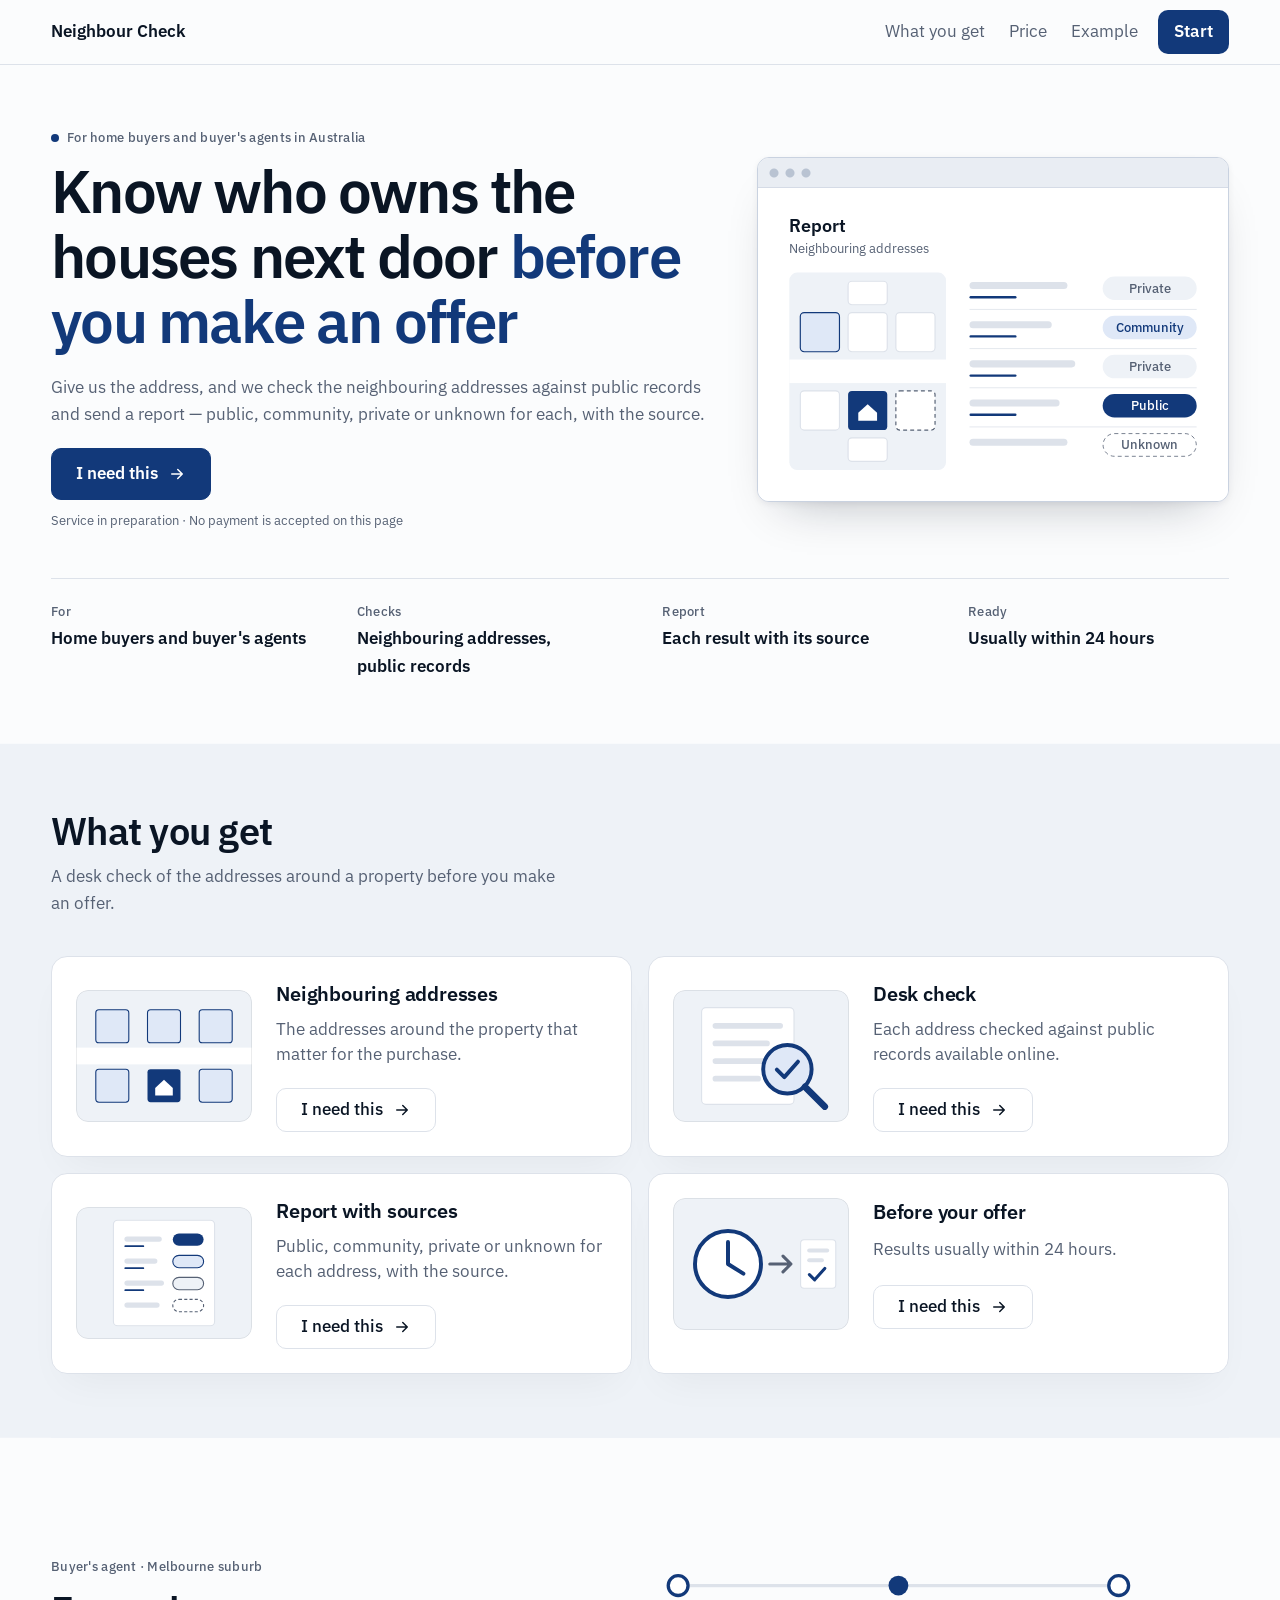
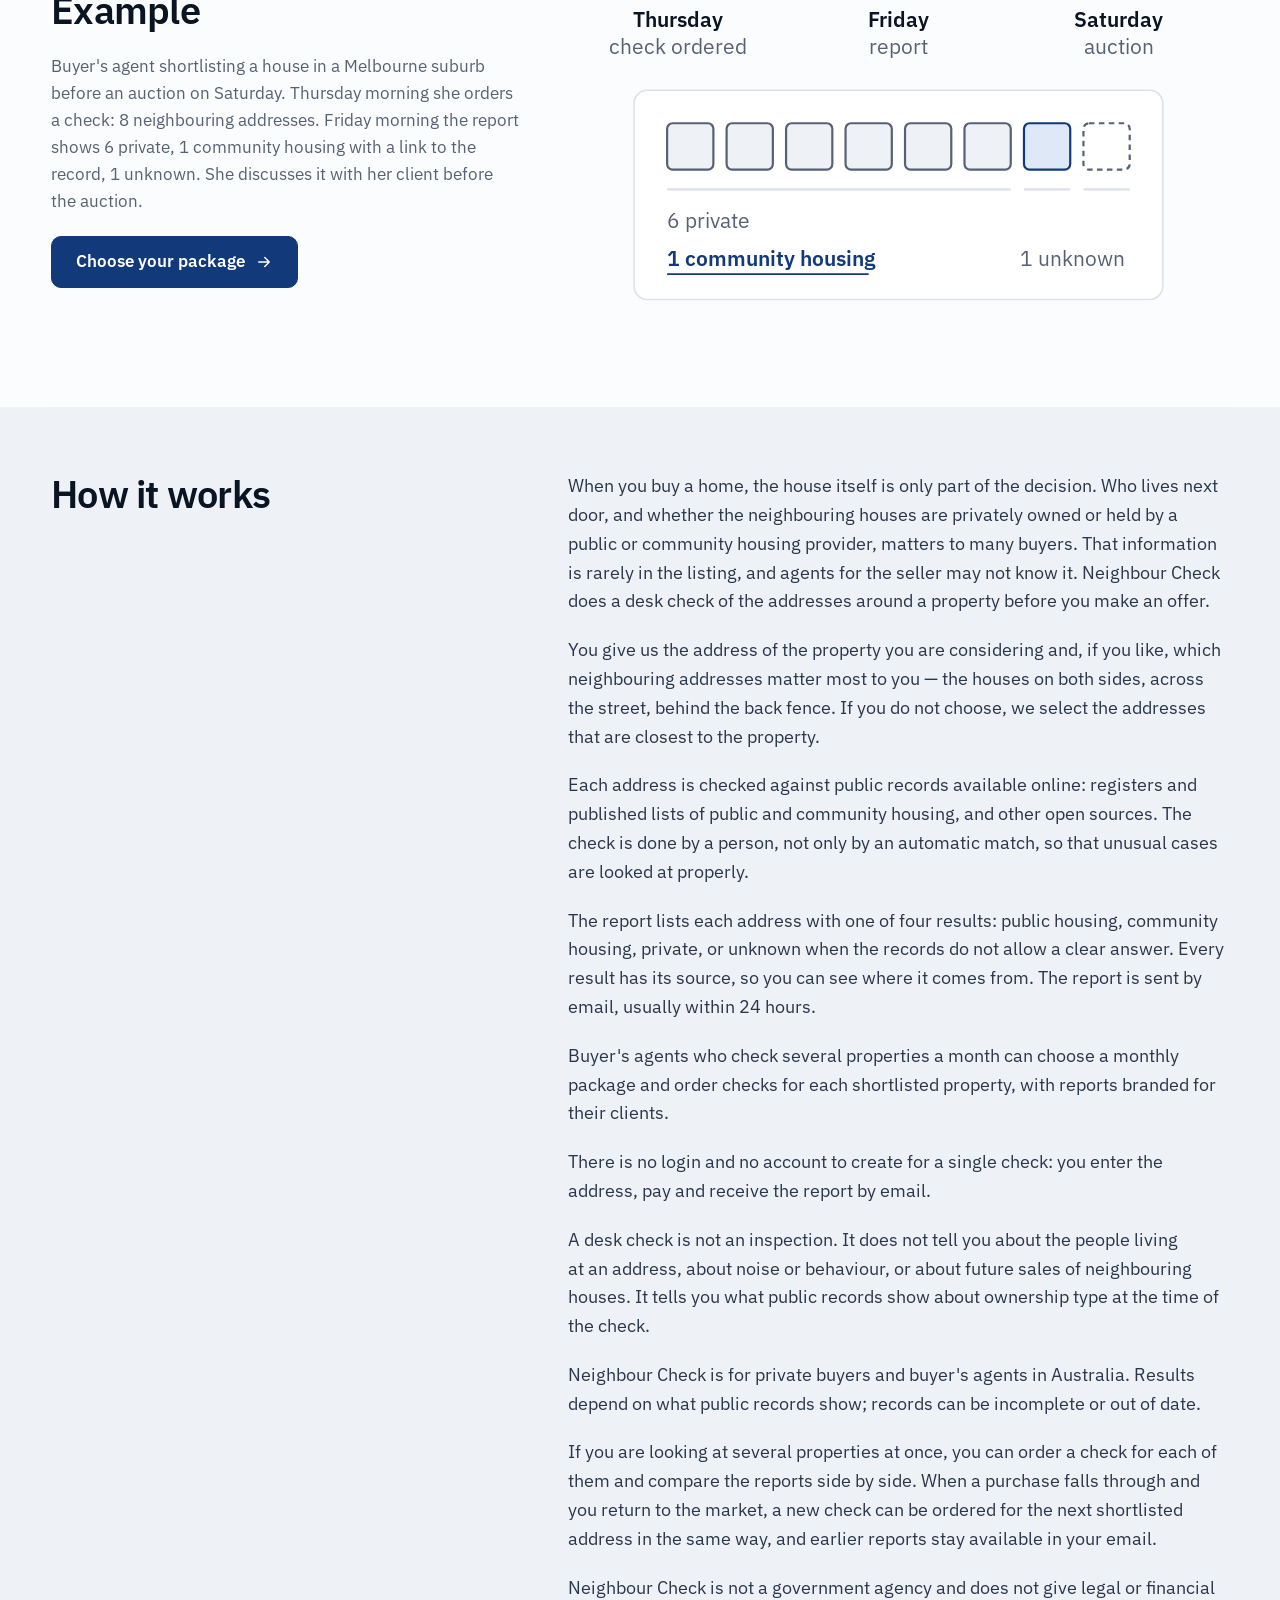
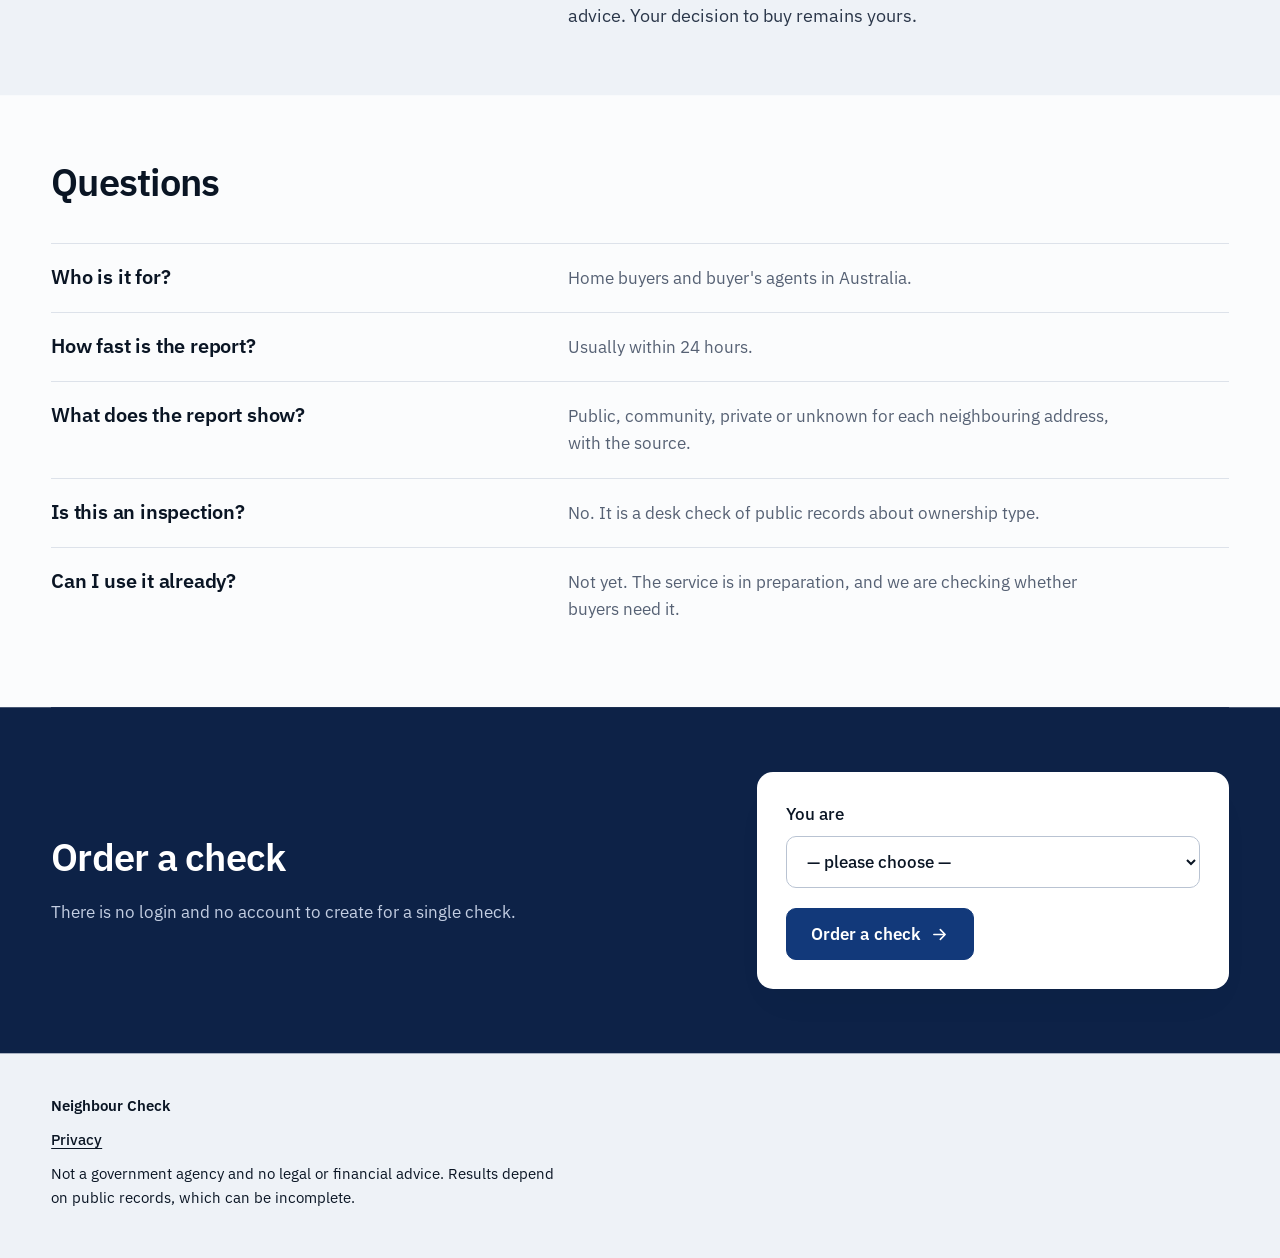
==== commit 5c46c982: "Example heading without the disclaimer; example drawing without outer frame Co-Authored-By: Claude F" ====
--- a/index.html
+++ b/index.html
@@ -201,7 +201,7 @@
   <section id="example" class="split flip" data-view="example_view">
     <div class="stack">
       <p class="meta">Buyer's agent · Melbourne suburb</p>
-      <h2>Example (fictional data)</h2>
+      <h2>Example</h2>
       <p>Buyer's agent shortlisting a house in a Melbourne suburb before an auction on Saturday. Thursday morning she orders a check: 8 neighbouring addresses. Friday morning the report shows 6 private, 1 community housing with a link to the record, 1 unknown. She discusses it with her client before the auction.</p>
       <a class="button" href="price.html" data-ev="click_cta_after_example">Choose your package</a>
     </div>
--- a/variant.css
+++ b/variant.css
@@ -1,4 +1,4 @@
-/* Final sample v9 — one layer (СМ-45): tokens in :root, then general rules.
+/* Final sample v12 — one layer (СМ-45): tokens in :root, then general rules.
    Owner's ten choices: layout 17 · IBM Plex Sans · navy palette · background 06 (grey bands, dark form band) ·
    shape 02 (medium radius) · cards 05 (2×2, picture on the side) · hero 07 (picture in a window frame) ·
    density 02 (compact) · header 07 (button in header, light-grey footer) · motion 04 (load cascade only).
@@ -50,7 +50,7 @@
   --radius-card: 1rem;
   --radius-inner: .75rem;
   --radius-control: .625rem;            /* fields, buttons, header links */
-  --header-h: 65px;                     /* sticky header with its border; 95px on phones (two rows) */
+  --header-h: 65px;                     /* sticky header with its border; 57px on phones */
   /* motion — UI feedback under 300ms */
   --ease-out: cubic-bezier(.23, 1, .32, 1);
   --dur: .15s;                          /* hover, colour */
@@ -61,7 +61,7 @@
   --arrow: url("data:image/svg+xml,%3Csvg xmlns='http://www.w3.org/2000/svg' viewBox='0 0 24 24' fill='none' stroke='%23000' stroke-width='2' stroke-linecap='round' stroke-linejoin='round'%3E%3Cpath d='M5 12h14M13 6l6 6-6 6'/%3E%3C/svg%3E");
 }
 @media (max-width: 767px) {
-  :root { --section: 3rem; --gap: max(2rem, 5vw); --pad-card: 1.5rem; --leading-body: 1.55; --header-h: 95px; }
+  :root { --section: 3rem; --gap: max(2rem, 5vw); --pad-card: 1.5rem; --leading-body: 1.55; --header-h: 57px; }
 }
 
 /* base */
@@ -73,7 +73,7 @@
 /* long headlines (German, Polish, Russian…): the page sets data-len on h1 — long: over 70 characters, xlong: over 100 */
 h1[data-len="long"] { --text-display: clamp(2.125rem, 4vw, 3.125rem); }
 h1[data-len="xlong"] { --text-display: clamp(2rem, 3.6vw, 2.875rem); }
-h3, dd { hyphens: auto; }   /* long words in narrow cards and facts; the headline is not hyphenated */
+h3, dd { hyphens: auto; hyphenate-limit-chars: 12 4 4; }   /* long words in narrow cards and facts; the headline is not hyphenated */
 h2 { font-size: var(--text-h2); }
 h3 { font-size: var(--text-h3); letter-spacing: var(--tracking-h3); line-height: var(--leading-h3); }
 p { margin: 0; color: var(--steel); max-width: var(--measure); }
@@ -108,12 +108,9 @@
 #start .tile { --ink: #0a1524; --steel: #566174; --accent-wash: #dfe8f7; --focus: #2f6fd6; color: var(--ink); border-color: transparent; }
 #start .tile select { border-color: var(--line-strong); }
 
-/* long text: heading on top, text in two columns across the full width */
-#opis { --cols: minmax(0, 1fr); row-gap: var(--head-gap); }
+/* long text: heading on the left, one column of text on the right, darker and larger than card text */
 #opis > .stack:first-child { align-self: start; }
-#opis > .stack + .stack { display: block; columns: 2 24rem; column-gap: var(--gap); }
-#opis > .stack + .stack > p { max-width: none; break-inside: avoid; }
-#opis > .stack + .stack > p + p { margin-top: 1.25rem; }
+#opis > .stack + .stack > p { color: #2a3649; font-size: 1.125rem; max-width: 62ch; }
 
 /* header, footer */
 header { position: sticky; top: 0; z-index: 10; background: rgba(251, 252, 253, .86); -webkit-backdrop-filter: blur(12px); backdrop-filter: blur(12px); border-bottom: 1px solid var(--line); }
@@ -132,6 +129,7 @@
 .meta { display: inline-flex; align-items: center; gap: .5rem; font: 500 var(--text-meta)/1.4 var(--font-sans); letter-spacing: .02em; color: var(--steel); }
 .button + .meta { margin-top: -.5rem; font-weight: 400; letter-spacing: 0; }   /* note under a button reads as body text */
 .soft { color: var(--steel); }
+h1 .soft { color: var(--accent); }   /* the benefit half of the headline: accent, not grey */
 .dot { width: 8px; height: 8px; flex: none; border-radius: 50%; background: var(--accent); }
 .button { display: inline-flex; align-items: center; justify-content: center; gap: .6rem; min-height: 52px; padding: 0 1.5rem; border: 1px solid var(--accent); border-radius: var(--radius-control); background: var(--accent); color: #ffffff; font-weight: 600; text-decoration: none; transition: transform var(--dur-press) var(--ease-out), background-color var(--dur) ease, border-color var(--dur) ease; }
 .button::after { content: ""; width: 1.1em; height: 1.1em; background: currentColor; -webkit-mask: var(--arrow) center / contain no-repeat; mask: var(--arrow) center / contain no-repeat; transition: transform var(--dur-press) var(--ease-out); }
@@ -143,13 +141,14 @@
 .tile p { line-height: var(--leading-snug); }
 .art { width: 100%; aspect-ratio: 4 / 3; overflow: hidden; border-radius: var(--radius-inner); background: var(--canvas); }
 .art img, .art svg { display: block; width: 100%; height: 100%; object-fit: cover; border-radius: inherit; }   /* picture: image file or inline drawing */
-.art img, .art svg, .shot { outline: 1px solid rgba(10, 21, 36, .08); outline-offset: -1px; }   /* hairline so pale pictures do not melt into the card */
-.shot { display: block; align-self: center; width: 100%; height: auto; aspect-ratio: 3 / 2; object-fit: cover; border: 1px solid var(--line); border-radius: var(--radius-card); box-shadow: var(--shadow); }
+.art img, .art svg { outline: 1px solid rgba(10, 21, 36, .08); outline-offset: -1px; }   /* hairline so pale pictures do not melt into the card */
+.shot { display: block; align-self: center; width: 100%; height: auto; aspect-ratio: 3 / 2; object-fit: cover; border-radius: var(--radius-card); }   /* no frame of its own: the drawing already has cards inside */
 .window { margin: 0; align-self: center; overflow: hidden; background: var(--surface); border: 1px solid #c9d2e0; border-radius: var(--radius-inner); box-shadow: 0 24px 48px -26px rgba(10, 21, 36, .30), 0 2px 6px rgba(10, 21, 36, .06); }
 .window::before { content: ""; display: block; height: 30px; border-bottom: 1px solid #d5dbe6;
   background: radial-gradient(circle at 16px 15px, var(--line-strong) 4px, transparent 5px), radial-gradient(circle at 32px 15px, var(--line-strong) 4px, transparent 5px),
     radial-gradient(circle at 48px 15px, var(--line-strong) 4px, transparent 5px), #e9edf3; }
-.window .shot { border: 0; border-radius: 0; box-shadow: none; outline: 0; }
+.window .shot { border-radius: 0; }
+svg.shot:not(.window *) > rect:first-child { fill: none; }   /* example drawing: no grey panel behind its cards — one frame level less */
 .facts { grid-column: 1 / -1; display: grid; grid-template-columns: repeat(4, minmax(0, 1fr)); gap: 1rem var(--gap); margin: 1.5rem 0 0; padding-top: 1.5rem; border-top: 1px solid var(--line); }
 .facts dt { font: 500 var(--text-meta)/1.4 var(--font-sans); letter-spacing: .02em; color: var(--steel); }
 .facts dd { margin: .25rem 0 0; font-weight: 600; }
@@ -165,20 +164,18 @@
   .tile:has(> .art) > :not(.art) { grid-column: 2; }
 }
 @media (min-width: 768px) and (max-width: 1023px) {
+  .facts { grid-template-columns: repeat(2, minmax(0, 1fr)); }
   .tile:has(> .art) { grid-template-columns: minmax(0, 6rem) minmax(0, 1fr); column-gap: 1rem; }
 }
 
-/* phones: one column; header = name + button in row one, links in row two */
+/* phones: one column; header = name + button in one row, section links hidden */
 @media (max-width: 767px) {
   .split, .bento { grid-template-columns: minmax(0, 1fr); }
   .facts { grid-template-columns: repeat(2, minmax(0, 1fr)); }
   .button { width: 100%; }
-  header .shell { position: relative; min-height: 0; padding-top: 6px; padding-bottom: 4px; row-gap: 0; }
-  header nav { margin-left: -.75rem; flex: 0 0 100%; }   /* links always on row two, even when short */
-  header .home, header nav a:last-child { min-height: 40px; }
-  header .home { position: relative; }
-  header nav a:last-child { position: absolute; top: 6px; right: max(var(--gutter), env(safe-area-inset-right, 0px)); margin: 0; }
-  header .home::before, header nav a:last-child::before { content: ""; position: absolute; inset: -4px 0 0; }   /* 44px hit area, 40px look */
+  header .shell { flex-wrap: nowrap; min-height: 56px; }
+  header nav a:not(:last-child) { display: none; }
+  header nav a:last-child { min-height: 40px; margin: 0; }
 }
 
 /* hover only where there is a real pointer: a tap must not leave a stuck hover */
